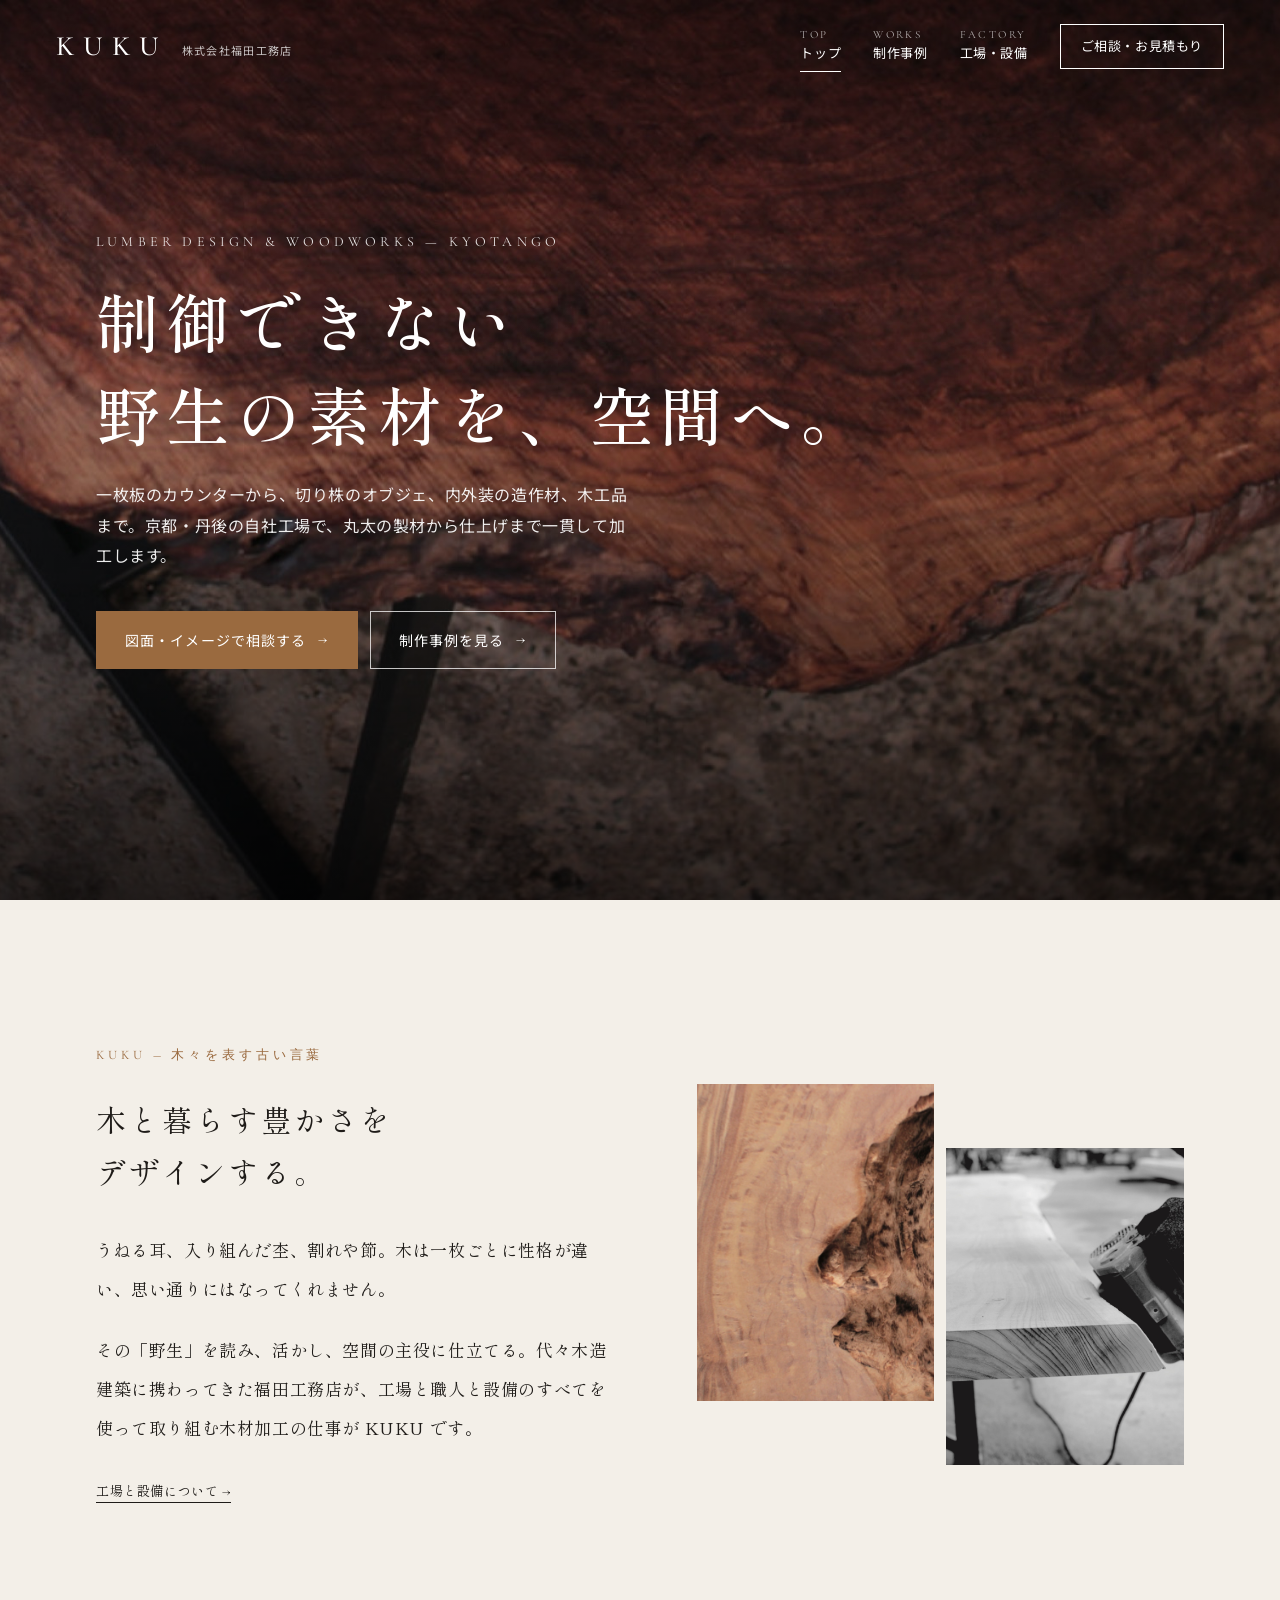
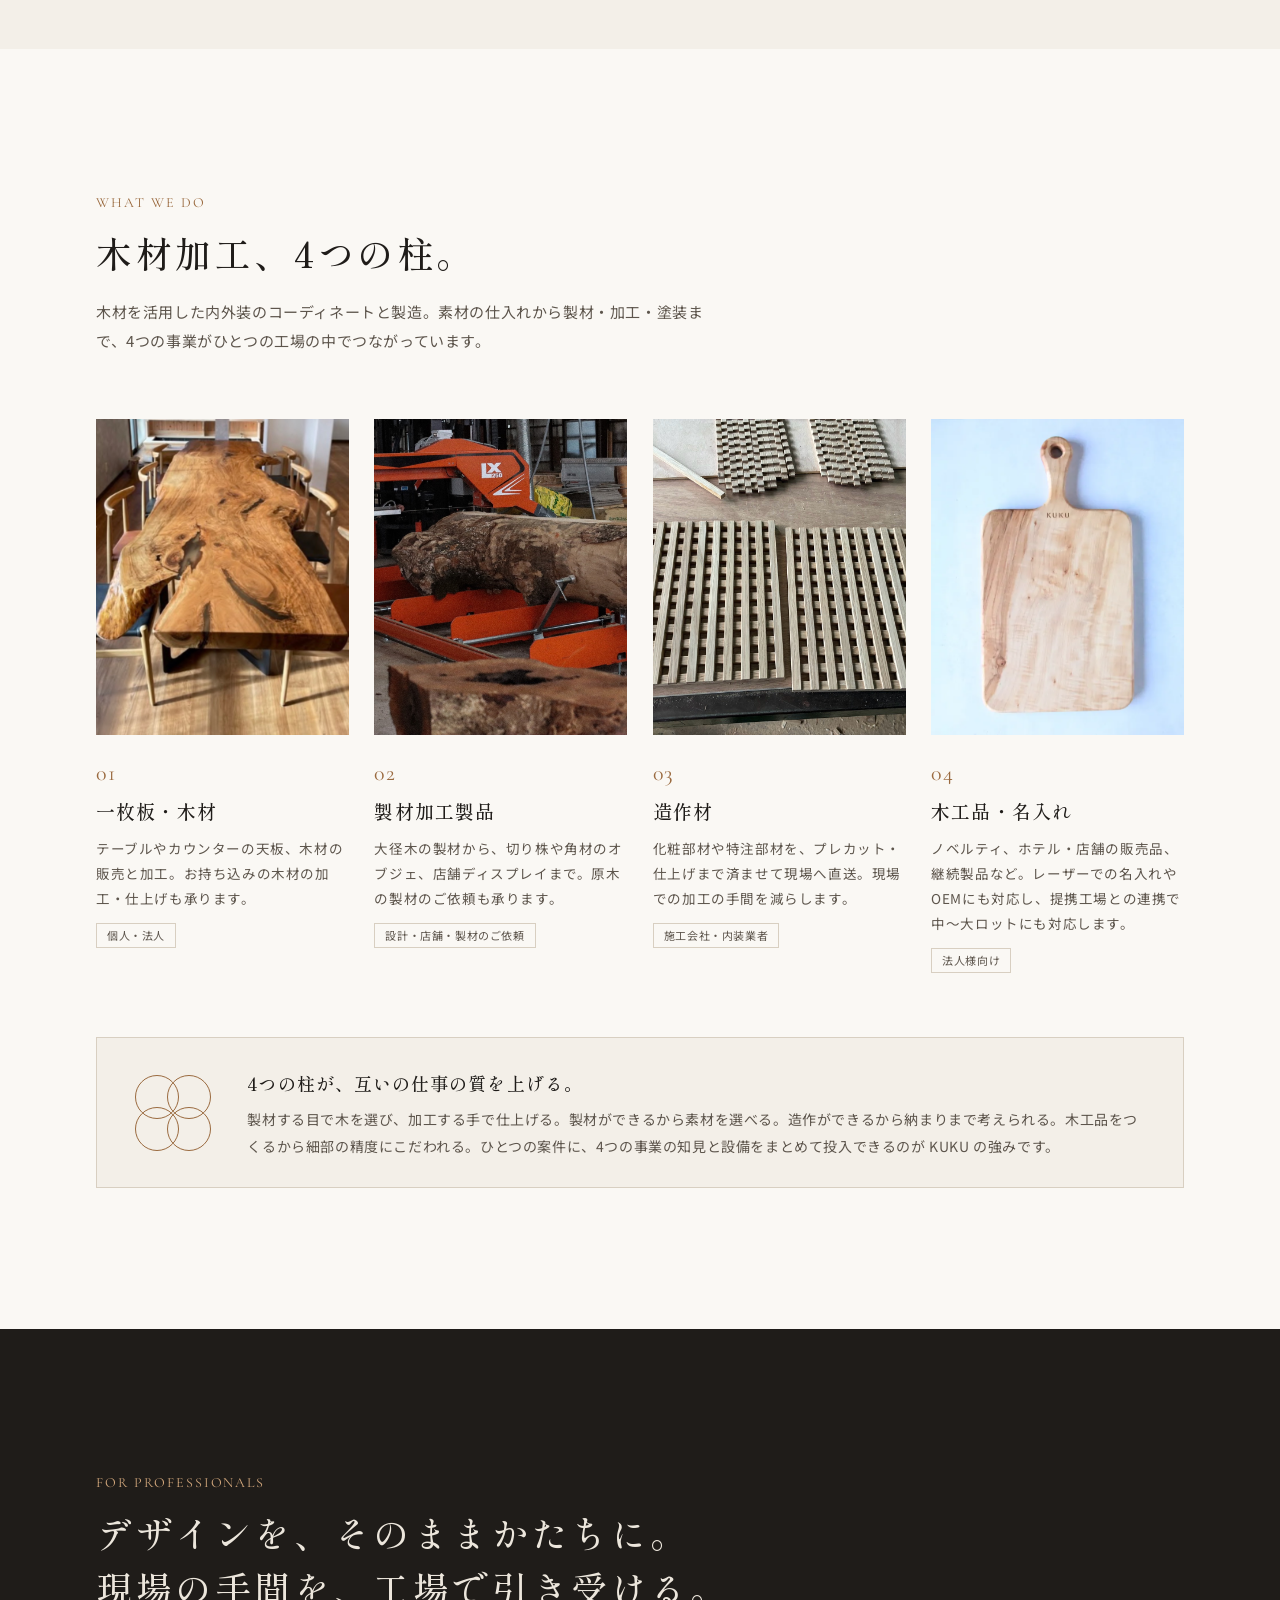
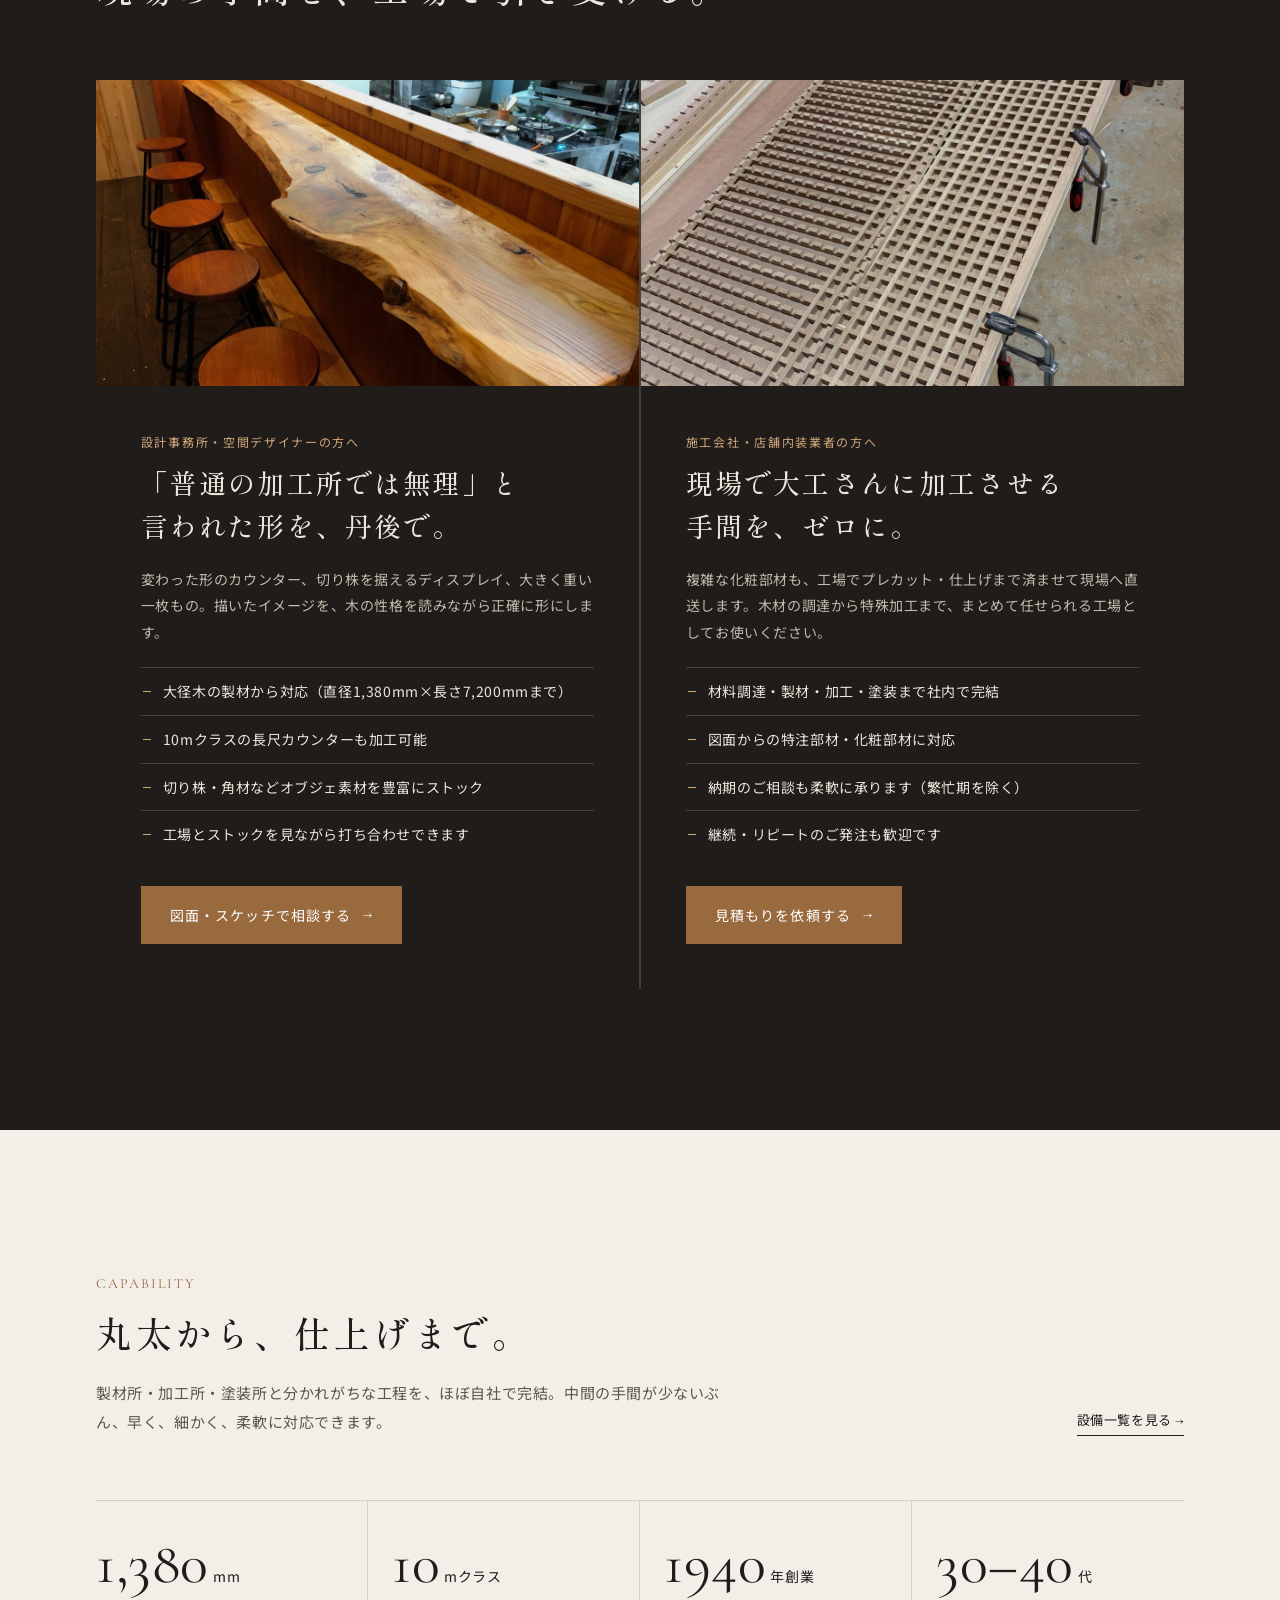
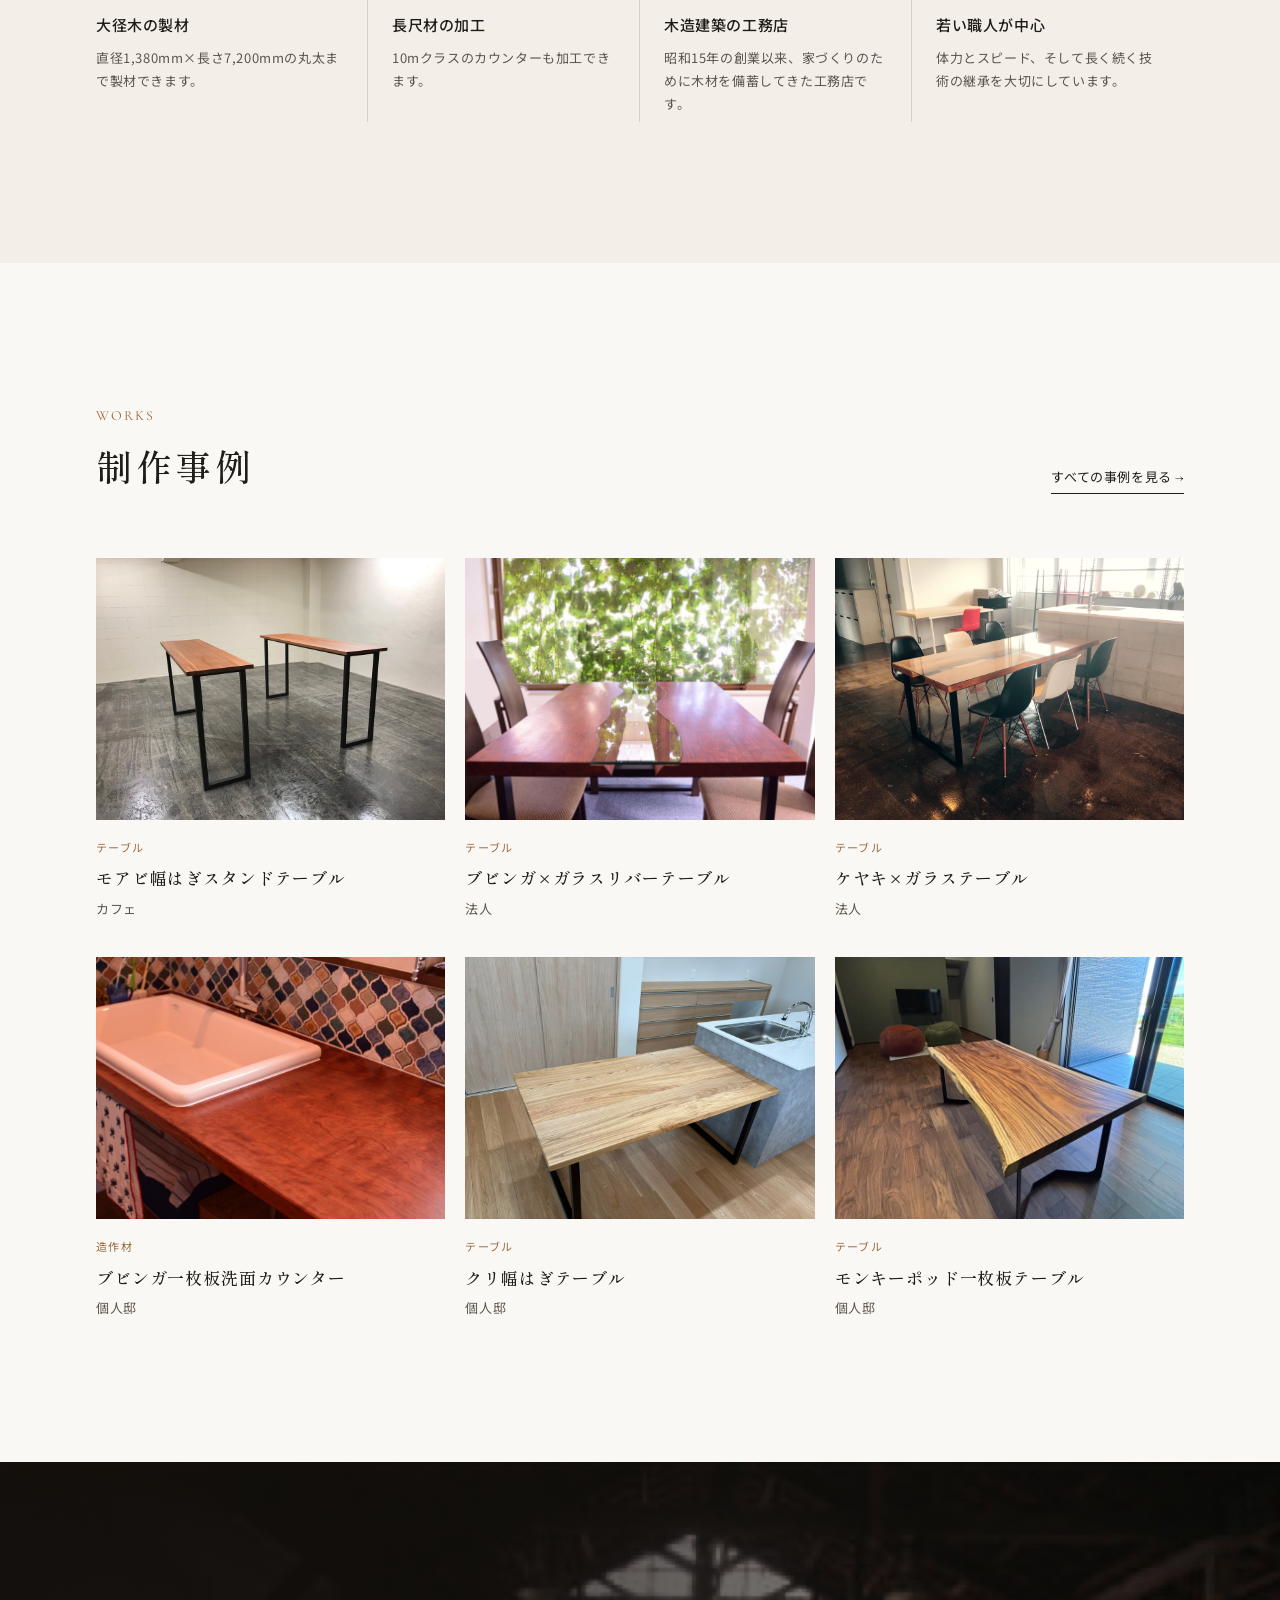
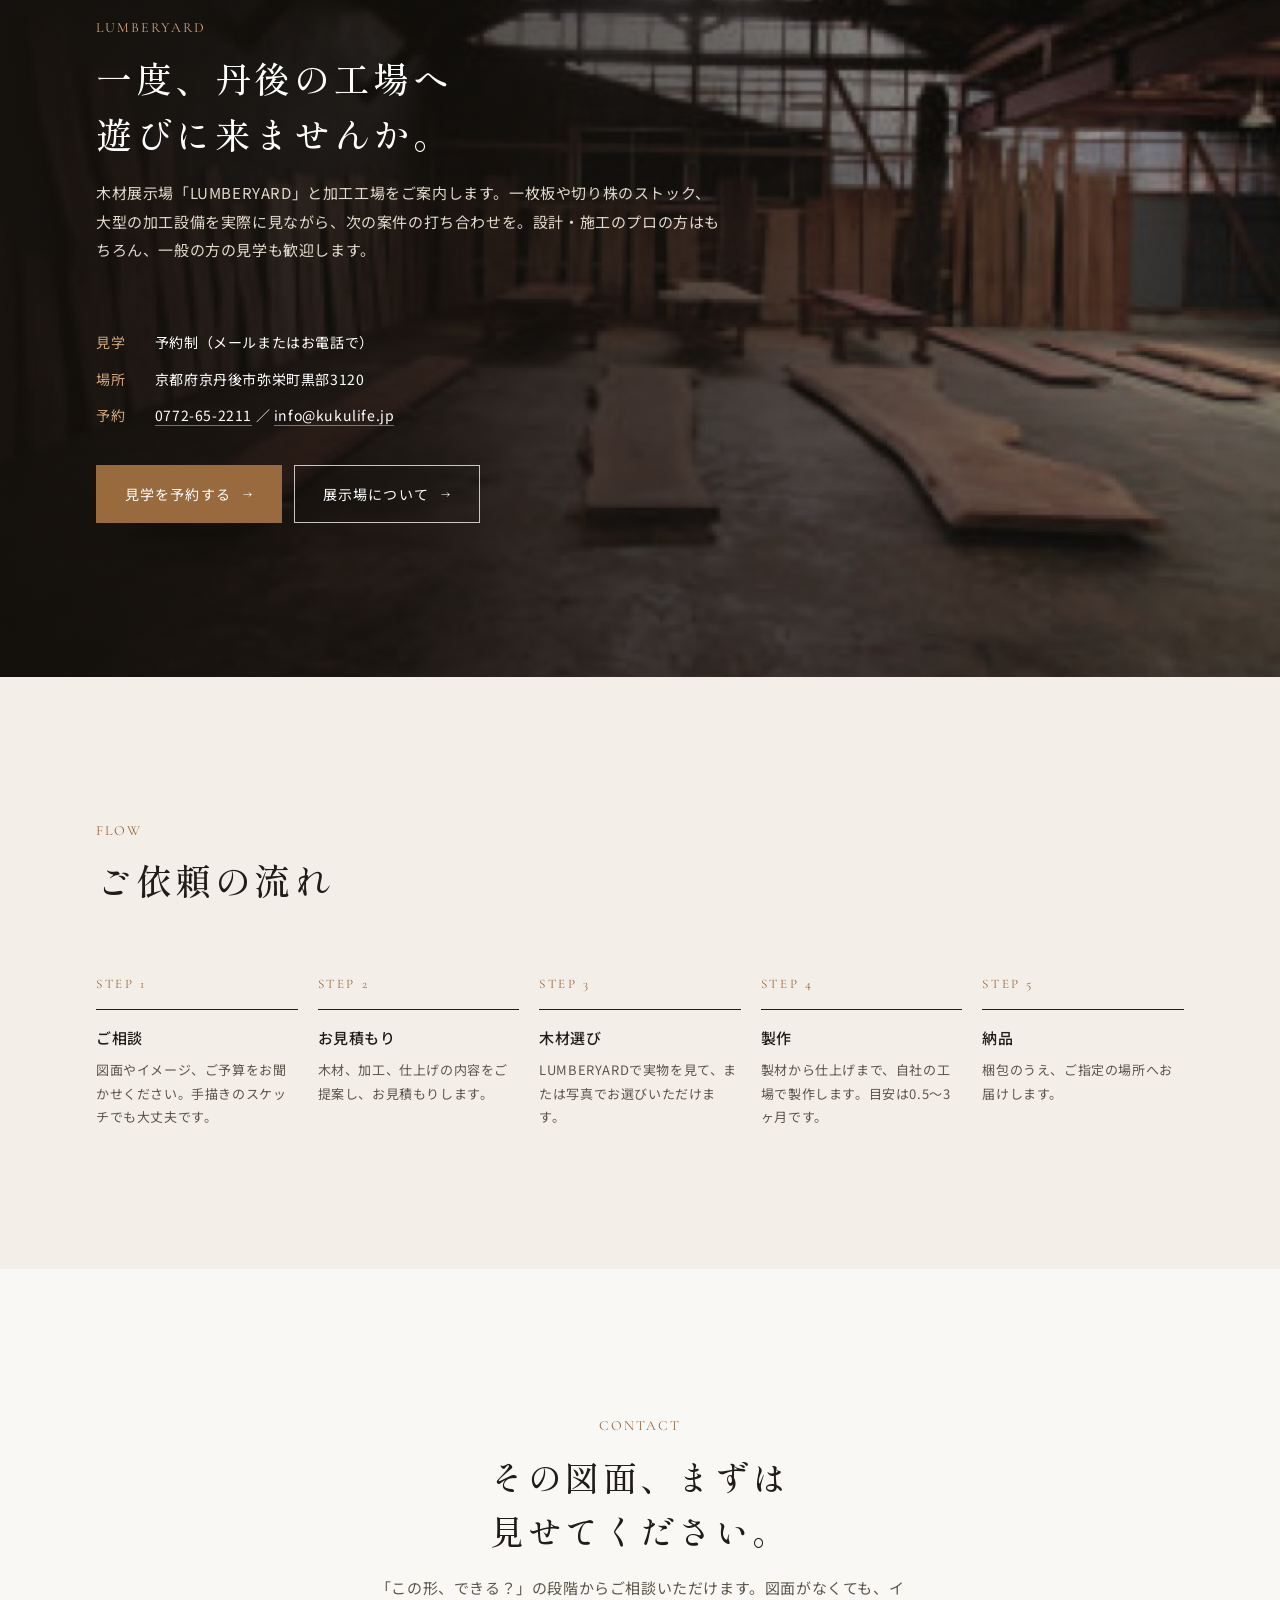
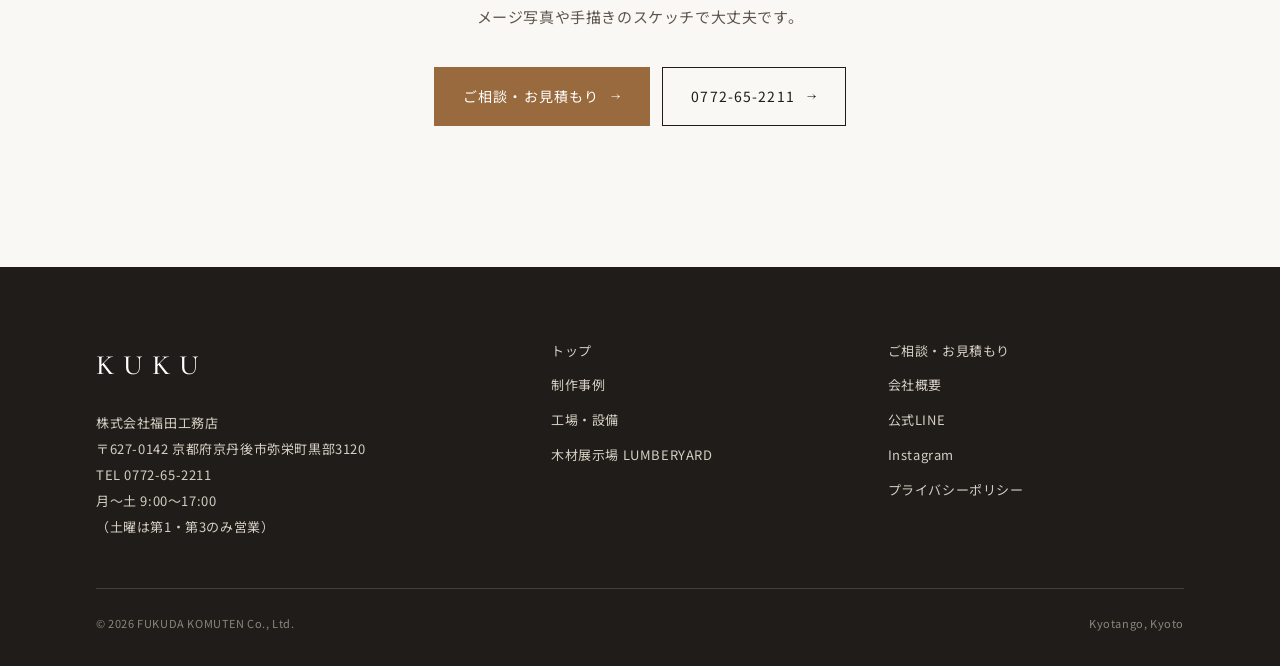
==== index.html @ 9c9f4acd "Works: add moabi stand table" ====
<!doctype html>
<html lang="ja">
<head>
<meta charset="utf-8">
<meta name="viewport" content="width=device-width, initial-scale=1">
<meta name="google-site-verification" content="yK9evF1PrizlU0exV4SZuWaXav_ktxPAgc_IwT6rnyY">
<title>KUKU｜木材加工・一枚板カウンター・造作材｜株式会社福田工務店（京都・京丹後）</title>
<meta name="description" content="京都・京丹後のKUKU（株式会社福田工務店）。一枚板・天板の加工、大径木の製材とオブジェ、内外装の造作材、木工品の企画製造まで。丸太の製材から仕上げまで自社工場で一貫対応します。">
<link rel="preconnect" href="https://fonts.googleapis.com">
<link rel="preconnect" href="https://fonts.gstatic.com" crossorigin>
<link href="https://fonts.googleapis.com/css2?family=Cormorant+Garamond:wght@400;500&family=Noto+Sans+JP:wght@400;500&family=Shippori+Mincho:wght@500&display=swap" rel="stylesheet">
<link rel="stylesheet" href="assets/style.css?v=7">
</head>
<body>

<header class="site-header" id="header">
  <a class="logo" href="index.html"><b>KUKU</b><small>株式会社福田工務店</small></a>
  <button class="menu-toggle" id="menuToggle" aria-label="メニュー" aria-expanded="false"><i></i><i></i><i></i></button>
  <nav class="gnav" id="gnav">
    <a href="index.html" aria-current="page"><span>TOP</span>トップ</a>
    <a href="works.html"><span>WORKS</span>制作事例</a>
    <a href="factory.html"><span>FACTORY</span>工場・設備</a>
    <a class="btn-contact" href="contact.html">ご相談・お見積もり</a>
  </nav>
</header>

<main>
  <section class="hero" style="background-image:url('img/burl2.jpg')">
    <div class="hero-inner">
      <p class="kicker">LUMBER DESIGN &amp; WOODWORKS — KYOTANGO</p>
      <h1>制御できない<br>野生の素材を、空間へ。</h1>
      <p class="sub">一枚板のカウンターから、切り株のオブジェ、内外装の造作材、木工品まで。京都・丹後の自社工場で、丸太の製材から仕上げまで一貫して加工します。</p>
      <div class="hero-cta">
        <a class="btn btn-primary" href="contact.html">図面・イメージで相談する</a>
        <a class="btn btn-ghost" href="works.html">制作事例を見る</a>
      </div>
    </div>
  </section>

  <!-- CONCEPT -->
  <section class="concept">
    <div class="wrap grid">
      <div class="concept-text reveal">
        <span class="mark">KUKU ― 木々を表す古い言葉</span>
        <p class="lead">木と暮らす豊かさを<br>デザインする。</p>
        <p>うねる耳、入り組んだ杢、割れや節。木は一枚ごとに性格が違い、思い通りにはなってくれません。</p>
        <p>その「野生」を読み、活かし、空間の主役に仕立てる。代々木造建築に携わってきた福田工務店が、工場と職人と設備のすべてを使って取り組む木材加工の仕事が KUKU です。</p>
        <a class="more" href="factory.html">工場と設備について</a>
      </div>
      <div class="concept-photos reveal">
        <img src="img/burl.jpg" alt="コブのある一枚板の耳" loading="lazy">
        <img src="img/sanding.jpg" alt="一枚板の耳を研磨する職人の手元" loading="lazy">
      </div>
    </div>
  </section>

  <!-- 4 PILLARS -->
  <section class="pillars">
    <div class="wrap">
      <div class="sec-head reveal">
        <span class="en">WHAT WE DO</span>
        <h2>木材加工、4つの柱。</h2>
        <p>木材を活用した内外装のコーディネートと製造。素材の仕入れから製材・加工・塗装まで、4つの事業がひとつの工場の中でつながっています。</p>
      </div>
      <div class="pillar-list">
        <article class="pillar reveal">
          <img src="img/t-burl.jpg" alt="一枚板のダイニングテーブル" loading="lazy">
          <span class="no">01</span>
          <h3>一枚板・木材</h3>
          <p>テーブルやカウンターの天板、木材の販売と加工。お持ち込みの木材の加工・仕上げも承ります。</p>
          <span class="tag">個人・法人</span>
        </article>
        <article class="pillar reveal">
          <img src="img/p-log.jpg" alt="製材機に載せた丸太" loading="lazy">
          <span class="no">02</span>
          <h3>製材加工製品</h3>
          <p>大径木の製材から、切り株や角材のオブジェ、店舗ディスプレイまで。原木の製材のご依頼も承ります。</p>
          <span class="tag">設計・店舗・製材のご依頼</span>
        </article>
        <article class="pillar reveal">
          <img src="img/p-panel.jpg" alt="工場で製作した格子の壁面パネル" loading="lazy">
          <span class="no">03</span>
          <h3>造作材</h3>
          <p>化粧部材や特注部材を、プレカット・仕上げまで済ませて現場へ直送。現場での加工の手間を減らします。</p>
          <span class="tag">施工会社・内装業者</span>
        </article>
        <article class="pillar reveal">
          <img src="img/cuttingboard.webp" alt="無垢材のカッティングボード" loading="lazy">
          <span class="no">04</span>
          <h3>木工品・名入れ</h3>
          <p>ノベルティ、ホテル・店舗の販売品、継続製品など。レーザーでの名入れやOEMにも対応し、提携工場との連携で中〜大ロットにも対応します。</p>
          <span class="tag">法人様向け</span>
        </article>
      </div>
      <div class="link-note reveal">
        <div class="ring" aria-hidden="true"><i></i><i></i><i></i><i></i></div>
        <div>
          <h3>4つの柱が、互いの仕事の質を上げる。</h3>
          <p>製材する目で木を選び、加工する手で仕上げる。製材ができるから素材を選べる。造作ができるから納まりまで考えられる。木工品をつくるから細部の精度にこだわれる。ひとつの案件に、4つの事業の知見と設備をまとめて投入できるのが KUKU の強みです。</p>
        </div>
      </div>
    </div>
  </section>

  <!-- FOR WHOM -->
  <section class="forwhom dark">
    <div class="wrap">
      <div class="sec-head reveal">
        <span class="en">FOR PROFESSIONALS</span>
        <h2>デザインを、そのままかたちに。<br>現場の手間を、工場で引き受ける。</h2>
      </div>
      <div class="cols reveal">
        <article class="who">
          <img src="img/w-counter-edge.jpg" alt="耳の形を活かした一枚板のカウンター" loading="lazy">
          <div class="body">
            <span class="for">設計事務所・空間デザイナーの方へ</span>
            <h3>「普通の加工所では無理」と<br>言われた形を、丹後で。</h3>
            <p>変わった形のカウンター、切り株を据えるディスプレイ、大きく重い一枚もの。描いたイメージを、木の性格を読みながら正確に形にします。</p>
            <ul>
              <li>大径木の製材から対応（直径1,380mm×長さ7,200mmまで）</li>
              <li>10mクラスの長尺カウンターも加工可能</li>
              <li>切り株・角材などオブジェ素材を豊富にストック</li>
              <li>工場とストックを見ながら打ち合わせできます</li>
            </ul>
            <a class="btn btn-primary" href="contact.html">図面・スケッチで相談する</a>
          </div>
        </article>
        <article class="who">
          <img src="img/p-lattice.jpg" alt="機械で溝を彫った格子状の化粧パネル" loading="lazy">
          <div class="body">
            <span class="for">施工会社・店舗内装業者の方へ</span>
            <h3>現場で大工さんに加工させる<br>手間を、ゼロに。</h3>
            <p>複雑な化粧部材も、工場でプレカット・仕上げまで済ませて現場へ直送します。木材の調達から特殊加工まで、まとめて任せられる工場としてお使いください。</p>
            <ul>
              <li>材料調達・製材・加工・塗装まで社内で完結</li>
              <li>図面からの特注部材・化粧部材に対応</li>
              <li>納期のご相談も柔軟に承ります（繁忙期を除く）</li>
              <li>継続・リピートのご発注も歓迎です</li>
            </ul>
            <a class="btn btn-primary" href="contact.html">見積もりを依頼する</a>
          </div>
        </article>
      </div>
    </div>
  </section>

  <!-- SPEC -->
  <section class="spec-sec">
    <div class="wrap">
      <div class="sec-head row reveal">
        <div>
          <span class="en">CAPABILITY</span>
          <h2>丸太から、仕上げまで。</h2>
          <p>製材所・加工所・塗装所と分かれがちな工程を、ほぼ自社で完結。中間の手間が少ないぶん、早く、細かく、柔軟に対応できます。</p>
        </div>
        <a class="more" href="factory.html">設備一覧を見る</a>
      </div>
      <div class="spec-list">
        <div class="spec reveal"><div class="num">1,380<small>mm</small></div><h3>大径木の製材</h3><p>直径1,380mm×長さ7,200mmの丸太まで製材できます。</p></div>
        <div class="spec reveal"><div class="num">10<small>mクラス</small></div><h3>長尺材の加工</h3><p>10mクラスのカウンターも加工できます。</p></div>
        <div class="spec reveal"><div class="num">1940<small>年創業</small></div><h3>木造建築の工務店</h3><p>昭和15年の創業以来、家づくりのために木材を備蓄してきた工務店です。</p></div>
        <div class="spec reveal"><div class="num">30–40<small>代</small></div><h3>若い職人が中心</h3><p>体力とスピード、そして長く続く技術の継承を大切にしています。</p></div>
      </div>
    </div>
  </section>

  <!-- WORKS PREVIEW -->
  <section class="works-sec" style="background:var(--paper)">
    <div class="wrap">
      <div class="sec-head row reveal">
        <div><span class="en">WORKS</span><h2>制作事例</h2></div>
        <a class="more" href="works.html">すべての事例を見る</a>
      </div>
      <div class="works-grid">
        <figure class="work reveal"><div class="ph"><img src="img/w-moabi-stand-table.jpg" alt="モアビ幅はぎスタンドテーブル（カフェ）" loading="lazy"></div><figcaption><span class="cat">テーブル</span><h3>モアビ幅はぎスタンドテーブル</h3><p class="place">カフェ</p></figcaption></figure>
        <figure class="work reveal"><div class="ph"><img src="img/w-bubinga-glass-river.jpg" alt="ブビンガ×ガラスリバーテーブル（法人）" loading="lazy"></div><figcaption><span class="cat">テーブル</span><h3>ブビンガ×ガラスリバーテーブル</h3><p class="place">法人</p></figcaption></figure>
        <figure class="work reveal"><div class="ph"><img src="img/w-keyaki-glass-table.jpg" alt="ケヤキ×ガラステーブル（法人）" loading="lazy"></div><figcaption><span class="cat">テーブル</span><h3>ケヤキ×ガラステーブル</h3><p class="place">法人</p></figcaption></figure>
        <figure class="work reveal"><div class="ph"><img src="img/w-bubinga-washstand.jpg" alt="ブビンガ一枚板洗面カウンター（個人邸）" loading="lazy"></div><figcaption><span class="cat">造作材</span><h3>ブビンガ一枚板洗面カウンター</h3><p class="place">個人邸</p></figcaption></figure>
        <figure class="work reveal"><div class="ph"><img src="img/w-kuri-table.jpg" alt="クリ幅はぎテーブル（個人邸）" loading="lazy"></div><figcaption><span class="cat">テーブル</span><h3>クリ幅はぎテーブル</h3><p class="place">個人邸</p></figcaption></figure>
        <figure class="work reveal"><div class="ph"><img src="img/w-monkeypod2.jpg" alt="モンキーポッド一枚板テーブル（個人邸）" style="object-position:center 65%" loading="lazy"></div><figcaption><span class="cat">テーブル</span><h3>モンキーポッド一枚板テーブル</h3><p class="place">個人邸</p></figcaption></figure>
      </div>
    </div>
  </section>

  <!-- LUMBERYARD -->
  <section class="band" id="yard">
    <div class="band-bg" style="background-image:url('img/yard2.jpg')" aria-hidden="true"></div>
    <div class="wrap">
      <div class="sec-head reveal">
        <span class="en">LUMBERYARD</span>
        <h2>一度、丹後の工場へ<br>遊びに来ませんか。</h2>
        <p>木材展示場「LUMBERYARD」と加工工場をご案内します。一枚板や切り株のストック、大型の加工設備を実際に見ながら、次の案件の打ち合わせを。設計・施工のプロの方はもちろん、一般の方の見学も歓迎します。</p>
      </div>
      <dl class="info reveal">
        <dt>見学</dt><dd>予約制（メールまたはお電話で）</dd>
        <dt>場所</dt><dd>京都府京丹後市弥栄町黒部3120</dd>
        <dt>予約</dt><dd><a href="tel:0772652211">0772-65-2211</a> ／ <a href="mailto:info@kukulife.jp">info@kukulife.jp</a></dd>
      </dl>
      <div class="hero-cta reveal">
        <a class="btn btn-primary" href="contact.html?type=visit">見学を予約する</a>
        <a class="btn btn-ghost" href="factory.html#yard">展示場について</a>
      </div>
    </div>
  </section>

  <!-- FLOW -->
  <section>
    <div class="wrap">
      <div class="sec-head reveal"><span class="en">FLOW</span><h2>ご依頼の流れ</h2></div>
      <ol class="flow-list reveal">
        <li><h3>ご相談</h3><p>図面やイメージ、ご予算をお聞かせください。手描きのスケッチでも大丈夫です。</p></li>
        <li><h3>お見積もり</h3><p>木材、加工、仕上げの内容をご提案し、お見積もりします。</p></li>
        <li><h3>木材選び</h3><p>LUMBERYARDで実物を見て、または写真でお選びいただけます。</p></li>
        <li><h3>製作</h3><p>製材から仕上げまで、自社の工場で製作します。目安は0.5〜3ヶ月です。</p></li>
        <li><h3>納品</h3><p>梱包のうえ、ご指定の場所へお届けします。</p></li>
      </ol>
    </div>
  </section>

  <!-- CTA -->
  <section class="cta" style="background:var(--paper)">
    <div class="wrap reveal">
      <span class="en">CONTACT</span>
      <h2>その図面、まずは<br>見せてください。</h2>
      <p>「この形、できる？」の段階からご相談いただけます。図面がなくても、イメージ写真や手描きのスケッチで大丈夫です。</p>
      <div class="hero-cta">
        <a class="btn btn-primary" href="contact.html">ご相談・お見積もり</a>
        <a class="btn btn-line" href="tel:0772652211">0772-65-2211</a>
      </div>
    </div>
  </section>
</main>

<footer class="site-footer">
  <div class="wrap">
    <div class="footer-grid">
      <div>
        <a class="logo" href="index.html"><b>KUKU</b></a>
        <address>株式会社福田工務店<br>〒627-0142 京都府京丹後市弥栄町黒部3120<br>TEL 0772-65-2211<br>月〜土 9:00〜17:00<br>（土曜は第1・第3のみ営業）</address>
      </div>
      <ul>
        <li><a href="index.html">トップ</a></li>
        <li><a href="works.html">制作事例</a></li>
        <li><a href="factory.html">工場・設備</a></li>
        <li><a href="factory.html#yard">木材展示場 LUMBERYARD</a></li>
      </ul>
      <ul>
        <li><a href="contact.html">ご相談・お見積もり</a></li>
        <li><a href="factory.html#company">会社概要</a></li>
        <li><a href="https://lin.ee/x8J4HGy" target="_blank" rel="noopener">公式LINE</a></li>
        <li><a href="https://www.instagram.com/kuku.life/" target="_blank" rel="noopener">Instagram</a></li>
        <li><a href="privacy.html">プライバシーポリシー</a></li>
      </ul>
    </div>
    <div class="copy"><span>© 2026 FUKUDA KOMUTEN Co., Ltd.</span><span>Kyotango, Kyoto</span></div>
  </div>
</footer>

<script src="assets/main.js?v=3"></script>
</body>
</html>
---- assets/style.css ----
/* KUKU renewal — draft v2 (加工中心) */
:root {
  --bg: #f3efe8;
  --paper: #faf8f4;
  --ink: #1f1c19;
  --ink-soft: #5d554c;
  --line: #d8cfc1;
  --line-dark: #45403a;
  --wood: #9a6a3f;
  --wood-light: #d2a77c;
  --serif: "Shippori Mincho", "Hiragino Mincho ProN", serif;
  --sans: "Noto Sans JP", "Hiragino Sans", sans-serif;
  --en: "Cormorant Garamond", serif;
  --max: 1200px;
  --gutter: clamp(16px, 5vw, 56px);
}

*, *::before, *::after { box-sizing: border-box; }
html { scroll-behavior: smooth; }
body {
  margin: 0; background: var(--bg); color: var(--ink);
  font-family: var(--sans); font-size: 15px; line-height: 1.9; letter-spacing: .04em;
  -webkit-font-smoothing: antialiased;
}
img { max-width: 100%; display: block; }
a { color: inherit; }
.wrap { max-width: var(--max); margin: 0 auto; padding: 0 var(--gutter); }
.en { font-family: var(--en); letter-spacing: .14em; }
.dark { background: var(--ink); color: #ece6dc; }

/* ---------- header ---------- */
.site-header {
  position: fixed; inset: 0 0 auto 0; z-index: 50;
  display: flex; align-items: center; justify-content: space-between;
  padding: 20px var(--gutter); color: #fff;
  transition: background .3s, color .3s, padding .3s;
}
.site-header.is-solid, .site-header.on-light { background: rgba(243,239,232,.96); color: var(--ink); padding-block: 12px; border-bottom: 1px solid var(--line); }
.logo { text-decoration: none; display: flex; align-items: baseline; gap: 14px; }
.logo b { font-family: var(--en); font-size: 28px; font-weight: 500; letter-spacing: .32em; }
.logo small { font-size: 11px; opacity: .75; letter-spacing: .12em; }
.gnav { display: flex; align-items: center; gap: 32px; }
.gnav a { text-decoration: none; font-size: 13px; position: relative; }
.gnav a span { display: block; font-family: var(--en); font-size: 11px; letter-spacing: .22em; opacity: .65; line-height: 1.2; }
.gnav a[aria-current="page"]::after { content: ""; position: absolute; left: 0; right: 0; bottom: -6px; height: 1px; background: currentColor; }
.gnav .btn-contact { border: 1px solid currentColor; padding: 9px 20px; }
.gnav .btn-contact::after { display: none; }
.menu-toggle { display: none; background: none; border: 0; color: inherit; width: 40px; height: 40px; cursor: pointer; padding: 0; }
.menu-toggle i { display: block; height: 1px; background: currentColor; margin: 7px 8px; transition: transform .3s, opacity .3s; }

/* ---------- hero ---------- */
.hero { position: relative; min-height: 100svh; display: grid; align-items: end; color: #fff; background: #1b1612 center / cover no-repeat; overflow: hidden; }
.hero::before { content: ""; position: absolute; inset: 0; background: linear-gradient(180deg, rgba(0,0,0,.45) 0%, rgba(0,0,0,.05) 35%, rgba(0,0,0,.72) 100%); }
.hero-inner { position: relative; width: 100%; max-width: var(--max); margin: 0 auto; padding: 0 var(--gutter) clamp(56px, 10vh, 110px); }
.hero .kicker { font-family: var(--en); font-size: 14px; letter-spacing: .3em; opacity: .85; margin: 0 0 18px; }
.hero h1 { font-family: var(--serif); font-weight: 500; font-size: clamp(30px, 5.4vw, 64px); line-height: 1.45; letter-spacing: .1em; margin: 0 0 20px; }
.hero .sub { font-size: clamp(14px, 1.4vw, 16px); max-width: 34em; opacity: .92; margin: 0 0 40px; }
.hero-cta { display: flex; flex-wrap: wrap; gap: 12px; }

.page-hero { padding: clamp(130px, 18vw, 200px) 0 clamp(40px, 6vw, 72px); border-bottom: 1px solid var(--line); }
.page-hero .en { color: var(--wood); font-size: 15px; display: block; margin-bottom: 8px; }
.page-hero h1 { font-family: var(--serif); font-weight: 500; font-size: clamp(28px, 4vw, 44px); letter-spacing: .1em; line-height: 1.5; margin: 0; }
.page-hero p { color: var(--ink-soft); max-width: 40em; margin: 20px 0 0; }

/* ---------- buttons ---------- */
.btn { display: inline-flex; align-items: center; gap: 12px; padding: 15px 28px; text-decoration: none; font-size: 14px; letter-spacing: .08em; border: 1px solid transparent; transition: background .2s, color .2s, border-color .2s; cursor: pointer; font-family: inherit; }
.btn::after { content: "→"; font-family: var(--en); }
.btn-primary { background: var(--wood); color: #fff; }
.btn-primary:hover { background: #7f5631; }
.btn-ghost { border-color: rgba(255,255,255,.75); color: #fff; }
.btn-ghost:hover { background: rgba(255,255,255,.12); }
.btn-line { border-color: var(--ink); color: var(--ink); background: transparent; }
.btn-line:hover { background: var(--ink); color: var(--paper); }
.more { font-size: 13px; text-decoration: none; border-bottom: 1px solid currentColor; padding-bottom: 2px; white-space: nowrap; }
.more::after { content: " →"; font-family: var(--en); }

/* ---------- sections ---------- */
section { padding: clamp(80px, 11vw, 150px) 0; }
.sec-head { margin-bottom: clamp(40px, 5vw, 64px); }
.sec-head .en { display: block; color: var(--wood); font-size: 14px; margin-bottom: 8px; }
.dark .sec-head .en { color: var(--wood-light); }
.sec-head h2 { font-family: var(--serif); font-weight: 500; font-size: clamp(24px, 3.3vw, 36px); line-height: 1.55; letter-spacing: .1em; margin: 0; }
.sec-head p { color: var(--ink-soft); margin: 18px 0 0; max-width: 42em; }
.dark .sec-head p { color: #b8aea1; }
.sec-head.row { display: flex; justify-content: space-between; align-items: end; gap: 24px; flex-wrap: wrap; }

/* ---------- concept ---------- */
.concept .grid { display: grid; grid-template-columns: 1.05fr 1fr; gap: clamp(36px, 7vw, 100px); align-items: center; }
.concept-text { font-family: var(--serif); font-size: clamp(15px, 1.4vw, 17px); line-height: 2.3; }
.concept-text .lead { font-size: clamp(22px, 2.6vw, 30px); line-height: 1.75; letter-spacing: .1em; margin: 0 0 32px; }
.concept-text p { margin: 0 0 1.3em; }
.concept-photos { display: grid; grid-template-columns: 1fr 1fr; gap: 12px; }
.concept-photos img { width: 100%; object-fit: cover; aspect-ratio: 3/4; }
.concept-photos img:last-child { margin-top: 64px; }
.mark { font-family: var(--en); font-size: 13px; color: var(--wood); letter-spacing: .3em; display: block; margin-bottom: 22px; }

/* ---------- pillars ---------- */
.pillars { background: var(--paper); }
.pillar-list { display: grid; grid-template-columns: repeat(4, 1fr); gap: clamp(16px, 2vw, 28px); }
.pillar img { aspect-ratio: 4/5; object-fit: cover; width: 100%; }
.pillar .no { font-family: var(--en); color: var(--wood); font-size: 22px; margin: 18px 0 2px; display: block; }
.pillar h3 { font-family: var(--serif); font-weight: 500; font-size: 19px; letter-spacing: .06em; margin: 0 0 10px; line-height: 1.5; }
.pillar p { font-size: 13.5px; color: var(--ink-soft); margin: 0; line-height: 1.85; }
.pillar .tag { display: inline-block; margin-top: 12px; font-size: 11px; border: 1px solid var(--line); padding: 1px 10px; color: var(--ink-soft); }
.link-note { margin-top: clamp(40px, 5vw, 64px); padding: 28px clamp(20px, 3vw, 40px); border: 1px solid var(--line); display: grid; grid-template-columns: auto 1fr; gap: 28px; align-items: center; background: var(--bg); }
.link-note .ring { width: 84px; height: 76px; position: relative; }
.link-note .ring i { position: absolute; width: 44px; height: 44px; border: 1px solid var(--wood); border-radius: 50%; }
.link-note .ring i:nth-child(1) { left: 0; top: 0; } .link-note .ring i:nth-child(2) { left: 32px; top: 0; }
.link-note .ring i:nth-child(3) { left: 0; top: 32px; } .link-note .ring i:nth-child(4) { left: 32px; top: 32px; }
.link-note h3 { font-family: var(--serif); font-weight: 500; font-size: 18px; margin: 0 0 6px; letter-spacing: .06em; }
.link-note p { margin: 0; font-size: 14px; color: var(--ink-soft); }

/* ---------- for whom ---------- */
.forwhom .cols { display: grid; grid-template-columns: 1fr 1fr; gap: 2px; background: var(--line-dark); }
.who { background: var(--ink); display: flex; flex-direction: column; }
.who img { aspect-ratio: 16/9; object-fit: cover; width: 100%; opacity: .92; }
.who .body { padding: clamp(28px, 3.5vw, 48px); display: flex; flex-direction: column; flex: 1; }
.who .for { font-size: 12px; color: var(--wood-light); letter-spacing: .14em; }
.who h3 { font-family: var(--serif); font-weight: 500; font-size: clamp(21px, 2.3vw, 27px); line-height: 1.6; letter-spacing: .08em; margin: 8px 0 18px; }
.who p { color: #c4baad; font-size: 14px; margin: 0 0 22px; }
.who ul { list-style: none; margin: 0 0 28px; padding: 0; font-size: 14px; flex: 1; }
.who li { padding: 10px 0 10px 22px; border-top: 1px solid var(--line-dark); position: relative; }
.who li::before { content: ""; position: absolute; left: 2px; top: 23px; width: 8px; height: 1px; background: var(--wood-light); }
.who .btn { align-self: flex-start; }

/* ---------- capability numbers ---------- */
.spec-list { display: grid; grid-template-columns: repeat(4, 1fr); border-top: 1px solid var(--line); }
.spec { padding: 34px 24px 6px 0; border-right: 1px solid var(--line); }
.spec + .spec { padding-left: 24px; }
.spec:last-child { border-right: 0; }
.spec .num { font-family: var(--en); font-size: clamp(38px, 4.6vw, 58px); line-height: 1; }
.spec .num small { font-family: var(--sans); font-size: 14px; margin-left: 4px; }
.spec h3 { font-size: 15px; font-weight: 500; margin: 18px 0 6px; }
.spec p { font-size: 13px; color: var(--ink-soft); margin: 0; line-height: 1.8; }

/* ---------- works grid ---------- */
.works-grid { display: grid; grid-template-columns: repeat(3, 1fr); gap: 36px clamp(12px, 1.6vw, 20px); }
.work { margin: 0; }
.work .ph { overflow: hidden; background: #d9d0c3; }
.work img { width: 100%; aspect-ratio: 4/3; object-fit: cover; transition: transform .6s; }
.work:hover img { transform: scale(1.04); }
.work figcaption { padding-top: 12px; }
.work .cat { font-size: 11px; color: var(--wood); letter-spacing: .12em; }
.work h3 { font-family: var(--serif); font-weight: 500; font-size: 17px; margin: 2px 0 2px; letter-spacing: .05em; }
.work p { margin: 0; font-size: 13px; color: var(--ink-soft); }
.placeholder { aspect-ratio: 4/3; display: grid; place-items: center; text-align: center; background: repeating-linear-gradient(45deg, #e6ded2 0 12px, #ece5da 12px 24px); color: var(--ink-soft); font-size: 12px; padding: 16px; }
.filter { display: flex; flex-wrap: wrap; gap: 8px; margin-bottom: 36px; }
.filter button { font: inherit; font-size: 13px; padding: 8px 18px; background: transparent; border: 1px solid var(--line); cursor: pointer; color: var(--ink); }
.filter button[aria-pressed="true"] { background: var(--ink); color: #fff; border-color: var(--ink); }
.work[hidden] { display: none; }

/* ---------- band ---------- */
.band { position: relative; color: #fff; padding: 0; }
.band-bg { position: absolute; inset: 0; background: center / cover no-repeat; }
.band-bg::after { content: ""; position: absolute; inset: 0; background: linear-gradient(90deg, rgba(20,16,12,.9) 0%, rgba(20,16,12,.65) 55%, rgba(20,16,12,.3) 100%); }
.band .wrap { position: relative; padding-block: clamp(90px, 12vw, 160px); }
.band .sec-head .en { color: var(--wood-light); }
.band .sec-head p { color: #e2d9cc; }
.info { display: grid; grid-template-columns: auto 1fr; gap: 10px 28px; margin: 0 0 36px; max-width: 600px; font-size: 14px; }
.info dt { color: var(--wood-light); letter-spacing: .1em; }
.info dd { margin: 0; }
.info a { text-decoration: none; border-bottom: 1px solid rgba(255,255,255,.4); }

/* ---------- flow ---------- */
.flow-list { list-style: none; margin: 0; padding: 0; display: grid; grid-template-columns: repeat(5, 1fr); gap: 0 20px; counter-reset: step; }
.flow-list li { counter-increment: step; }
.flow-list li::before { content: "STEP " counter(step); display: block; font-family: var(--en); color: var(--wood); font-size: 13px; letter-spacing: .2em; padding-bottom: 12px; margin-bottom: 14px; border-bottom: 1px solid var(--ink); }
.flow-list h3 { font-size: 15px; font-weight: 500; margin: 0 0 6px; }
.flow-list p { font-size: 13px; color: var(--ink-soft); margin: 0; line-height: 1.8; }

/* ---------- factory page ---------- */
.split { display: grid; grid-template-columns: 1fr 1fr; gap: clamp(32px, 6vw, 88px); align-items: center; }
.split.rev > :first-child { order: 2; }
.split img { width: 100%; aspect-ratio: 4/3; object-fit: cover; }
.split h2 { font-family: var(--serif); font-weight: 500; font-size: clamp(22px, 2.8vw, 30px); letter-spacing: .08em; line-height: 1.6; margin: 0 0 20px; }
.split p { margin: 0 0 1.2em; color: var(--ink-soft); }
.dark .split p { color: #c4baad; }
.photo-row { display: grid; grid-template-columns: repeat(3, 1fr); gap: 12px; margin-top: 12px; }
.photo-row img { aspect-ratio: 4/3; object-fit: cover; width: 100%; }
.eq-table { width: 100%; border-collapse: collapse; font-size: 14px; }
.eq-table th, .eq-table td { text-align: left; padding: 16px 12px 16px 0; border-top: 1px solid var(--line); vertical-align: top; }
.eq-table tr:last-child th, .eq-table tr:last-child td { border-bottom: 1px solid var(--line); }
.eq-table th { font-weight: 500; width: 34%; }
.eq-table td { color: var(--ink-soft); }
.chain { display: grid; grid-template-columns: repeat(6, 1fr); list-style: none; padding: 0; margin: 0; }
.chain li { text-align: center; padding: 22px 8px; border: 1px solid var(--line-dark); border-left: 0; font-size: 14px; }
.chain li:first-child { border-left: 1px solid var(--line-dark); }
.chain li small { display: block; font-family: var(--en); color: var(--wood-light); font-size: 12px; letter-spacing: .2em; }
.chain-note { color: #b8aea1; font-size: 13px; margin-top: 18px; }
.profile { display: grid; grid-template-columns: 160px 1fr; font-size: 14px; margin: 0; }
.profile dt, .profile dd { padding: 16px 0; border-top: 1px solid var(--line); margin: 0; }
.profile dt { color: var(--ink-soft); }

/* ---------- contact ---------- */
.contact-ways { display: grid; grid-template-columns: repeat(4, 1fr); gap: 16px; }
.line-card img { width: 120px; height: 120px; margin: 14px auto 0; }
@media (max-width: 1024px) { .contact-ways { grid-template-columns: 1fr 1fr; } }
@media (hover: none) and (max-width: 820px) { .line-card img { display: none; } }
.contact-ways a { display: block; text-decoration: none; background: var(--paper); border: 1px solid var(--line); padding: 28px 20px; text-align: center; transition: border-color .2s, background .2s; }
.contact-ways a:hover { border-color: var(--wood); background: #fff; }
.contact-ways .label { font-size: 12px; color: var(--wood); letter-spacing: .16em; }
.contact-ways .value { display: block; font-family: var(--serif); font-size: 21px; margin: 6px 0 2px; }
.contact-ways small { color: var(--ink-soft); font-size: 12px; }
.mail-guide { display: grid; grid-template-columns: 1fr 1fr; gap: 48px; align-items: start; max-width: 960px; }
.mail-guide h3 { font-family: var(--serif); font-weight: 500; font-size: 18px; letter-spacing: .06em; margin: 0 0 14px; }
.mail-guide ul { margin: 0 0 16px; padding-left: 1.2em; color: var(--ink-soft); }
.mail-guide li { margin: 4px 0; }
.mail-btns { display: grid; gap: 14px; }
.mail-btns .btn { text-align: center; justify-content: center; }
@media (max-width: 760px) { .mail-guide { grid-template-columns: 1fr; gap: 28px; } }
.note { font-size: 12px; color: var(--ink-soft); }

/* ---------- cta ---------- */
.cta { text-align: center; }
.cta h2 { font-family: var(--serif); font-weight: 500; font-size: clamp(22px, 3vw, 34px); letter-spacing: .1em; line-height: 1.6; margin: 10px 0 16px; }
.cta p { color: var(--ink-soft); max-width: 36em; margin: 0 auto 36px; }
.cta .en { color: var(--wood); font-size: 14px; }
.cta .hero-cta { justify-content: center; }

/* ---------- footer ---------- */
.site-footer { background: var(--ink); color: #d6cec2; padding: 72px 0 32px; font-size: 13px; }
.footer-grid { display: grid; grid-template-columns: 1.4fr 1fr 1fr; gap: 40px; }
.site-footer .logo b { color: #fff; }
.site-footer address { font-style: normal; margin-top: 18px; line-height: 2; }
.site-footer ul { list-style: none; margin: 0; padding: 0; }
.site-footer li { margin-bottom: 10px; }
.site-footer a { text-decoration: none; }
.site-footer a:hover { color: #fff; }
.copy { border-top: 1px solid var(--line-dark); margin-top: 48px; padding-top: 24px; font-size: 11px; color: #8d857a; display: flex; justify-content: space-between; flex-wrap: wrap; gap: 8px; }


.reveal { opacity: 0; transform: translateY(16px); transition: opacity .8s ease, transform .8s ease; }
.reveal.is-in { opacity: 1; transform: none; }
@media (prefers-reduced-motion: reduce) { .reveal { opacity: 1; transform: none; transition: none; } html { scroll-behavior: auto; } }

/* ---------- responsive ---------- */
@media (max-width: 1024px) {
  .menu-toggle { display: block; position: relative; z-index: 2; }
  .gnav { position: fixed; inset: 0; background: var(--bg); color: var(--ink); flex-direction: column; justify-content: center; gap: 24px; opacity: 0; pointer-events: none; transition: opacity .3s; }
  .gnav a { font-size: 16px; text-align: center; }
  .gnav a[aria-current="page"]::after { display: none; }
  body.nav-open { overflow: hidden; }
  body.nav-open .gnav { opacity: 1; pointer-events: auto; }
  body.nav-open .site-header { color: var(--ink); }
  body.nav-open .menu-toggle i:nth-child(1) { transform: translateY(8px) rotate(45deg); }
  body.nav-open .menu-toggle i:nth-child(2) { opacity: 0; }
  body.nav-open .menu-toggle i:nth-child(3) { transform: translateY(-8px) rotate(-45deg); }
  .pillar-list { grid-template-columns: 1fr 1fr; row-gap: 40px; }
  .spec-list { grid-template-columns: 1fr 1fr; }
  .spec:nth-child(2) { border-right: 0; }
  .spec:nth-child(3) { padding-left: 0; }
  .spec:nth-child(n+3) { border-top: 1px solid var(--line); }
  .flow-list { grid-template-columns: repeat(3, 1fr); row-gap: 36px; }
  .chain { grid-template-columns: repeat(3, 1fr); }
  .chain li:nth-child(4) { border-left: 1px solid var(--line-dark); }
  .chain li:nth-child(n+4) { border-top: 0; }
}
@media (max-width: 820px) {
  .concept .grid, .split, .forwhom .cols { grid-template-columns: 1fr; }
  .split.rev > :first-child { order: 0; }
  .works-grid { grid-template-columns: 1fr 1fr; }
  .contact-ways, .footer-grid { grid-template-columns: 1fr; }
  .link-note { grid-template-columns: 1fr; }
  .form .row2 { grid-template-columns: 1fr; }
  .profile { grid-template-columns: 110px 1fr; }
}
@media (max-width: 560px) {
  body { font-size: 14px; }
  .logo small { display: none; }
  .pillar-list { grid-template-columns: 1fr; }
  .spec-list { grid-template-columns: 1fr; }
  .spec, .spec + .spec { padding: 26px 0 8px; border-right: 0; border-top: 1px solid var(--line); }
  .flow-list { grid-template-columns: 1fr 1fr; }
  .works-grid { grid-template-columns: 1fr; }
  .hero-cta .btn { flex: 1 1 100%; justify-content: center; }
  .concept-photos img:last-child { margin-top: 32px; }
  .photo-row { grid-template-columns: 1fr 1fr; }
  .photo-row img:nth-child(3) { display: none; }
  .chain { grid-template-columns: 1fr 1fr; }
  .chain li, .chain li:first-child, .chain li:nth-child(4) { border: 1px solid var(--line-dark); border-top: 0; }
  .chain li:nth-child(-n+2) { border-top: 1px solid var(--line-dark); }
  .chain li:nth-child(even) { border-left: 0; }
}
.chain li .chain-sub { display: block; margin-top: 4px; font-size: 11px; color: #b8aea1; letter-spacing: .05em; }
.online-note { margin: 28px 0 0; text-align: center; }
.no-sales { margin: 20px 0 0; font-size: 13px; color: var(--ink-soft); text-align: center; }
.policy { max-width: 760px; }
.policy h2 { font-family: var(--serif); font-weight: 500; font-size: 20px; letter-spacing: .06em; margin: 44px 0 12px; }
.policy p, .policy li { color: var(--ink-soft); }
.policy ul { padding-left: 1.2em; }
.policy .date { margin-top: 48px; font-size: 13px; }
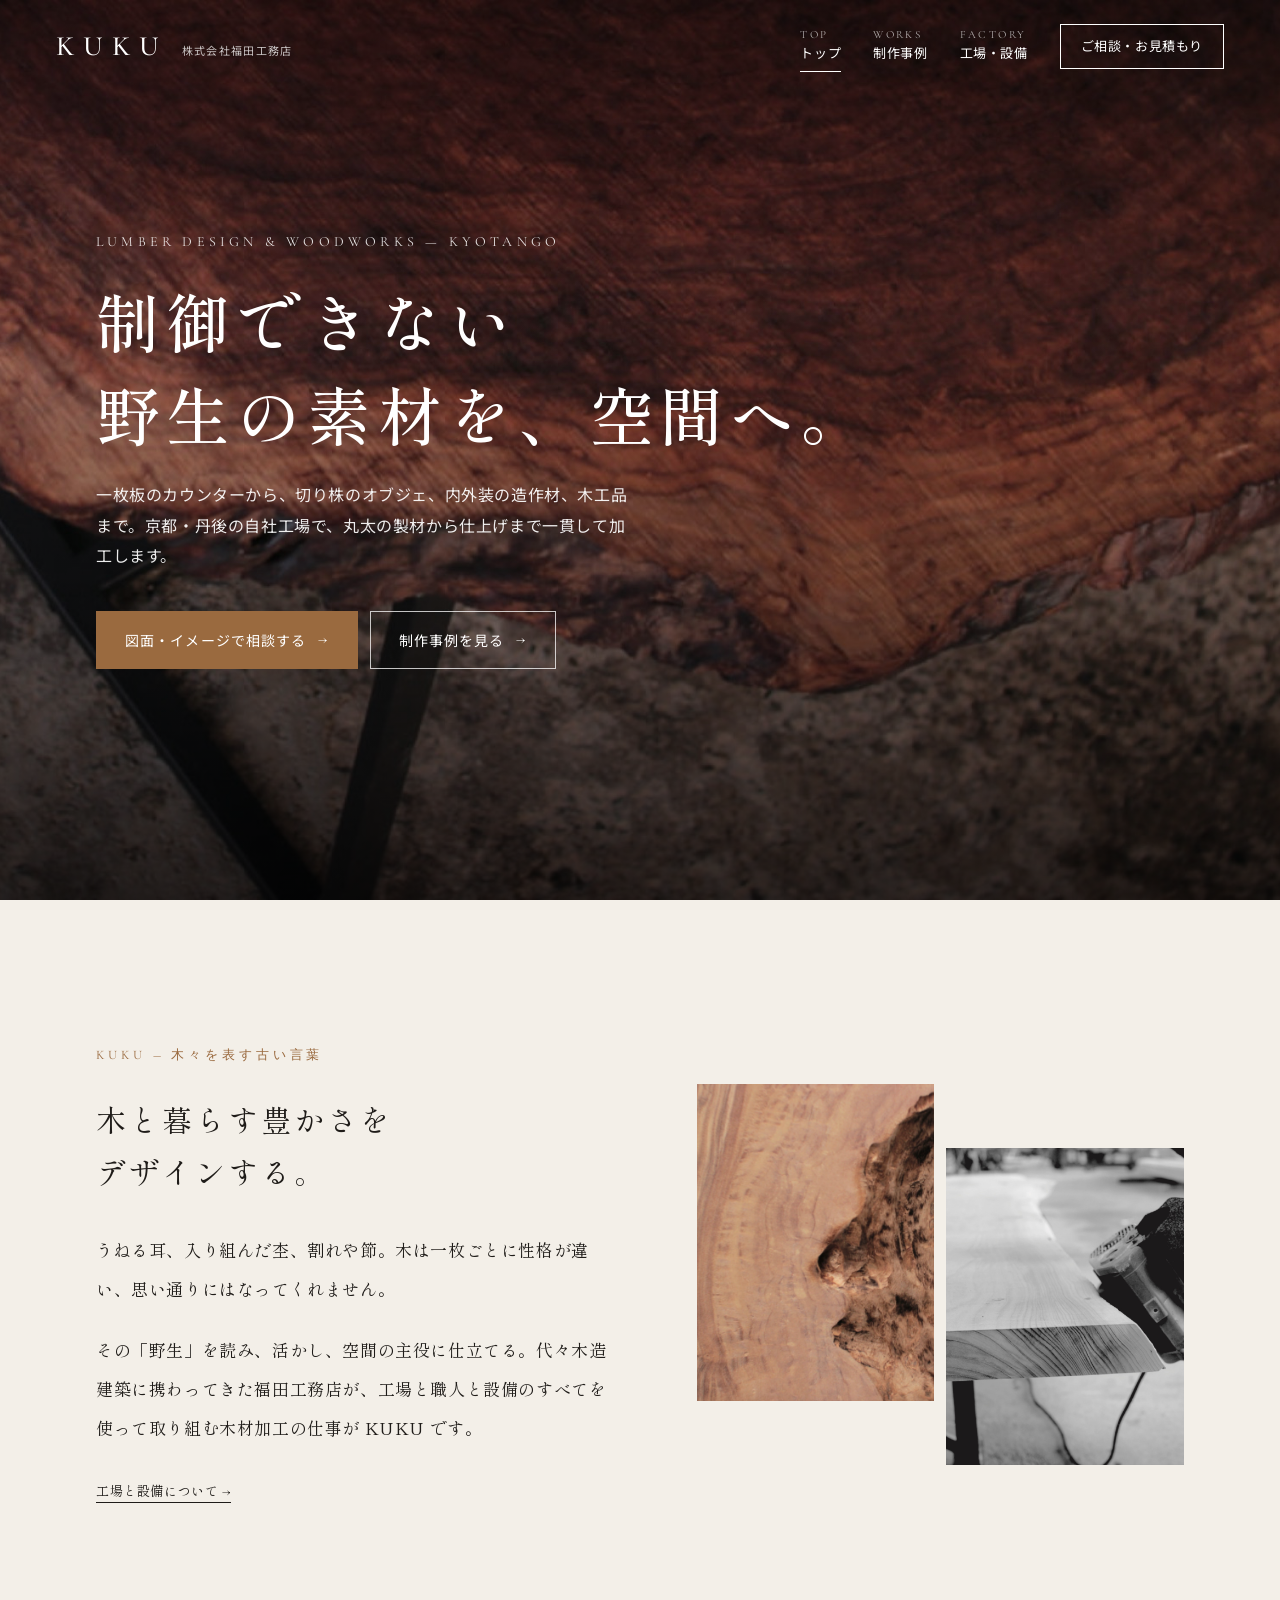
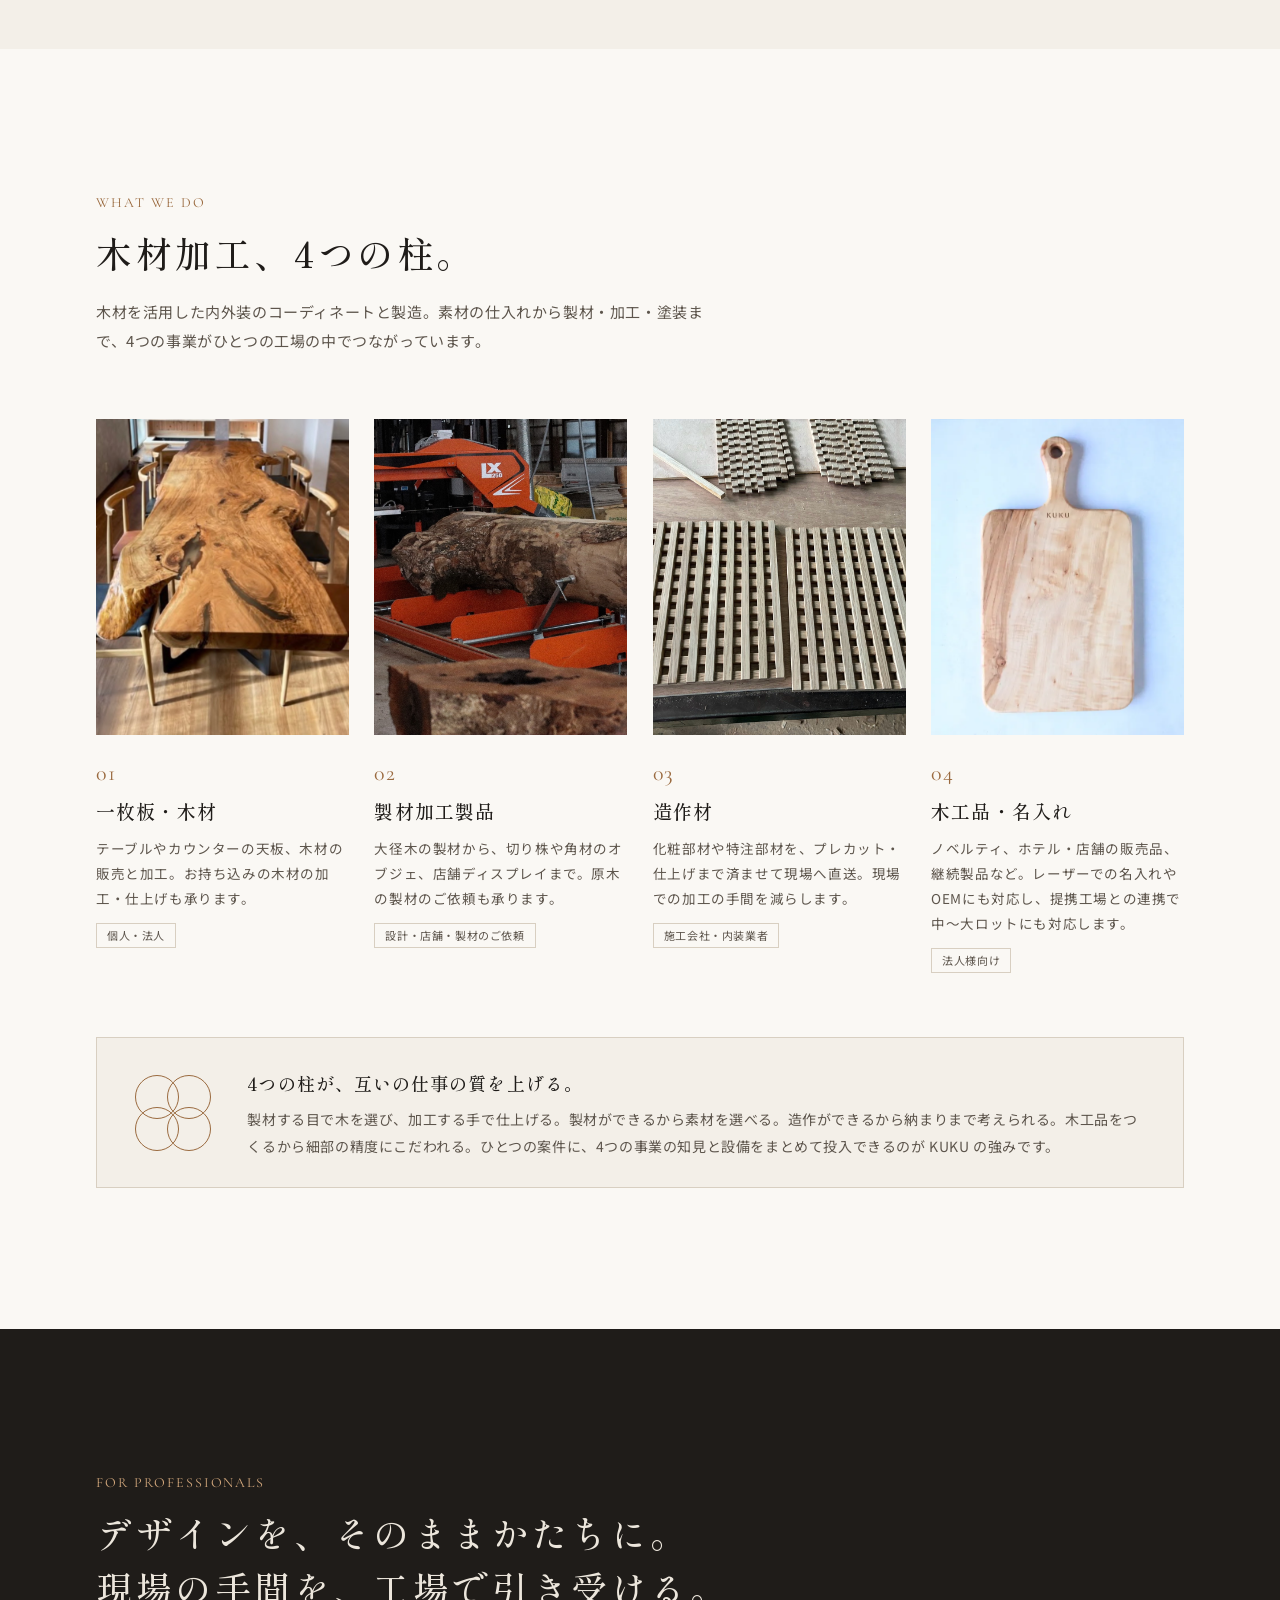
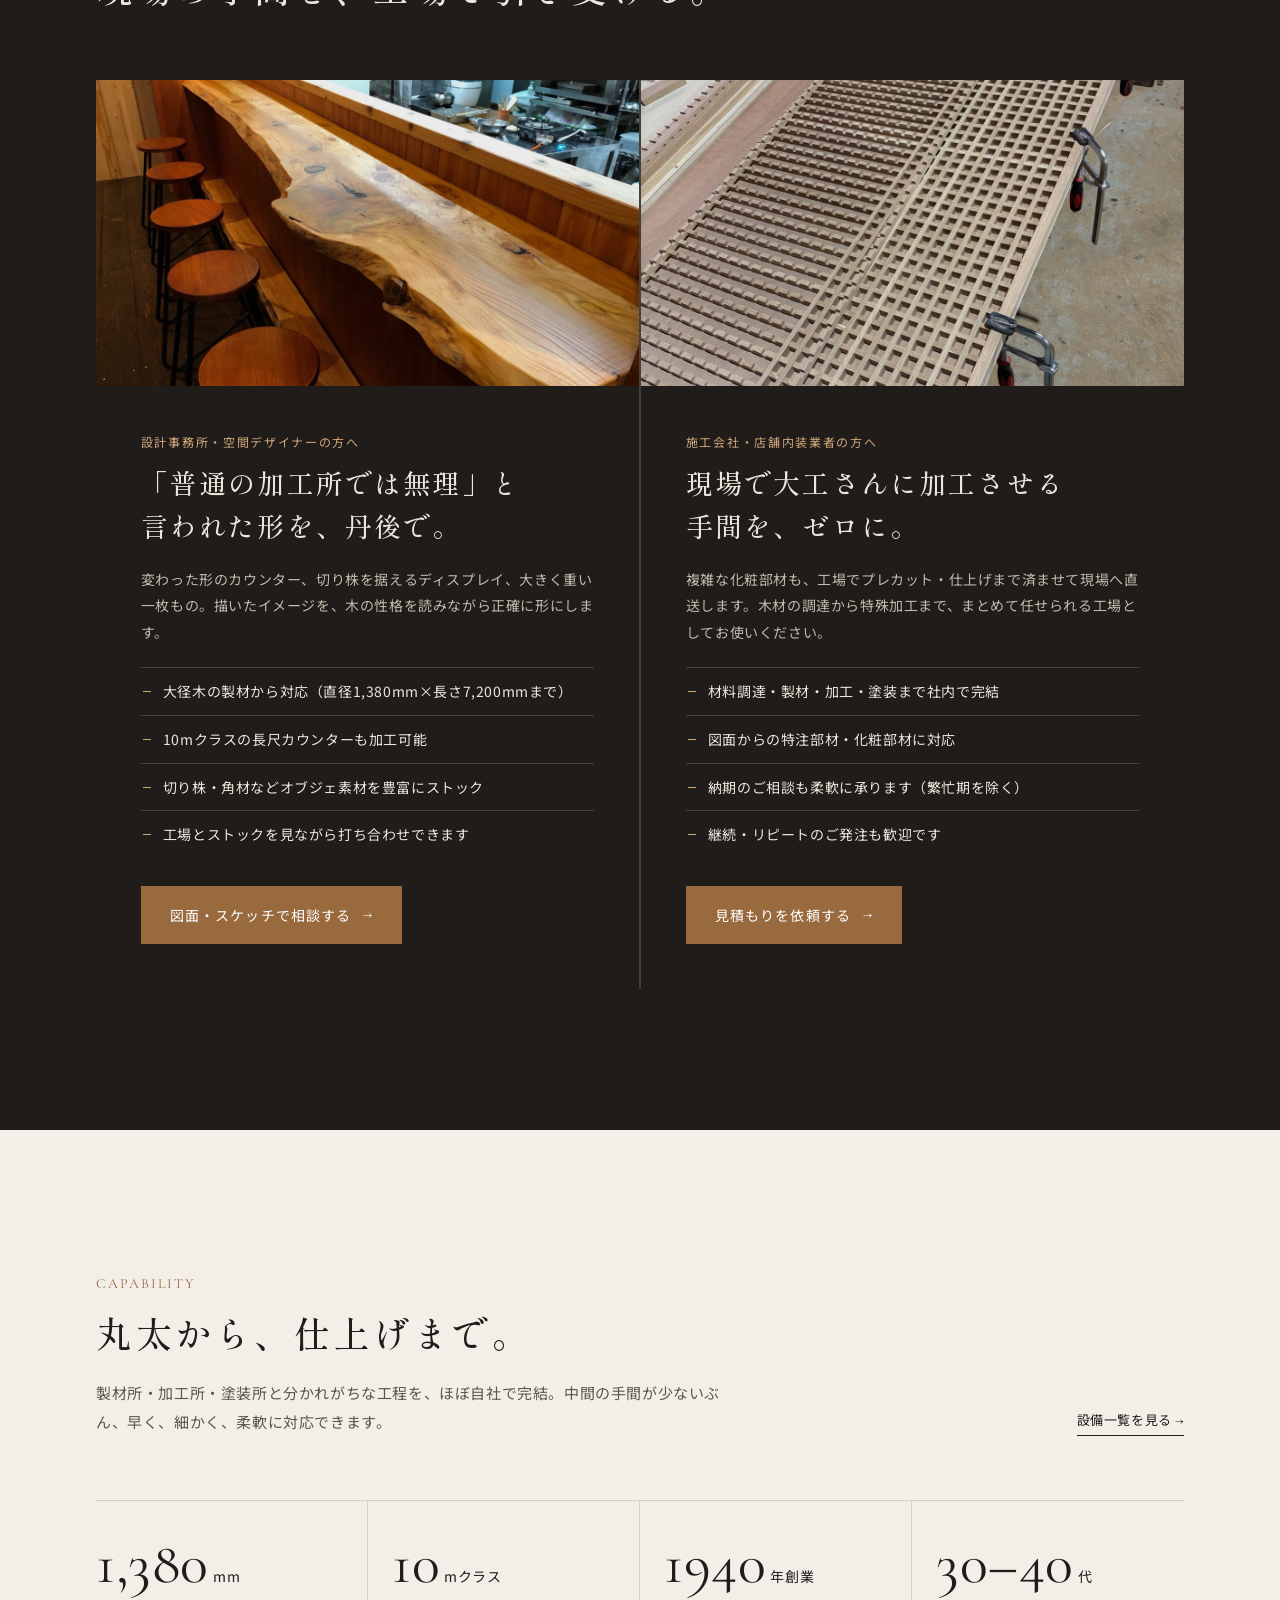
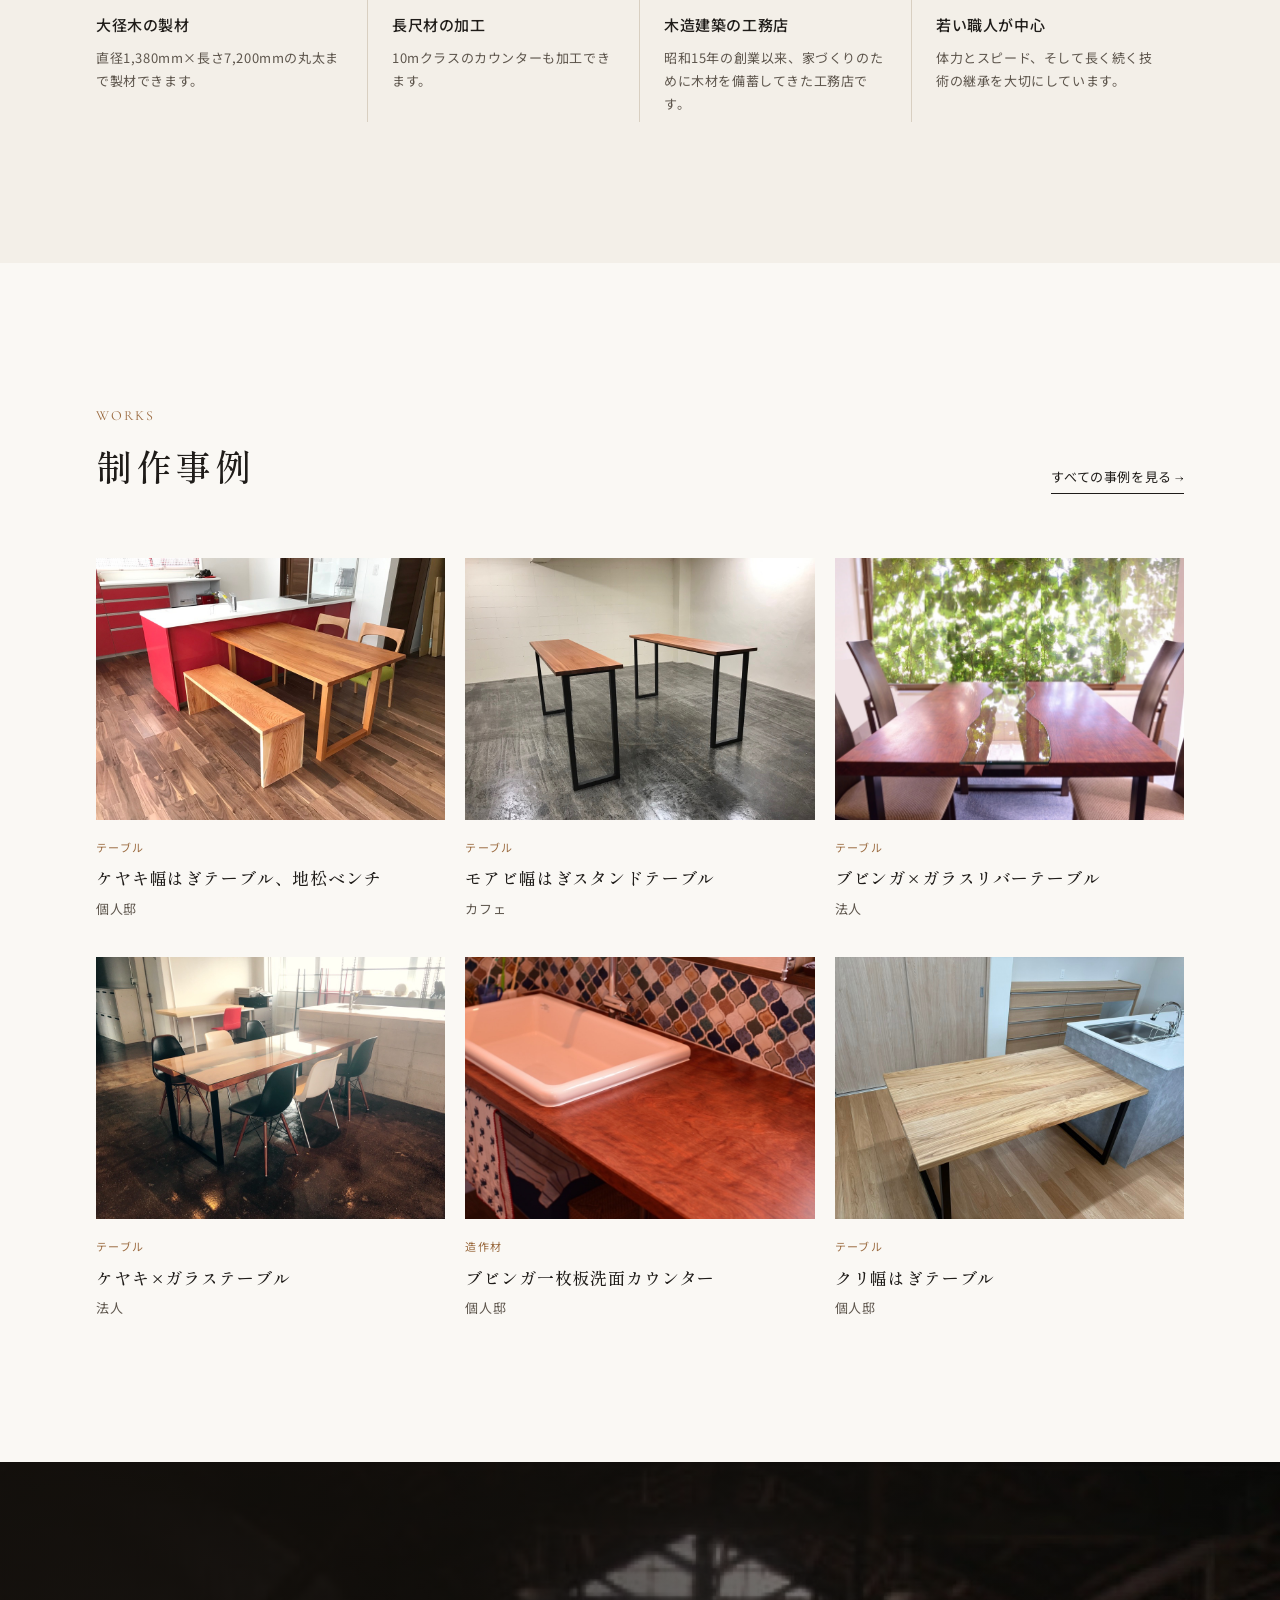
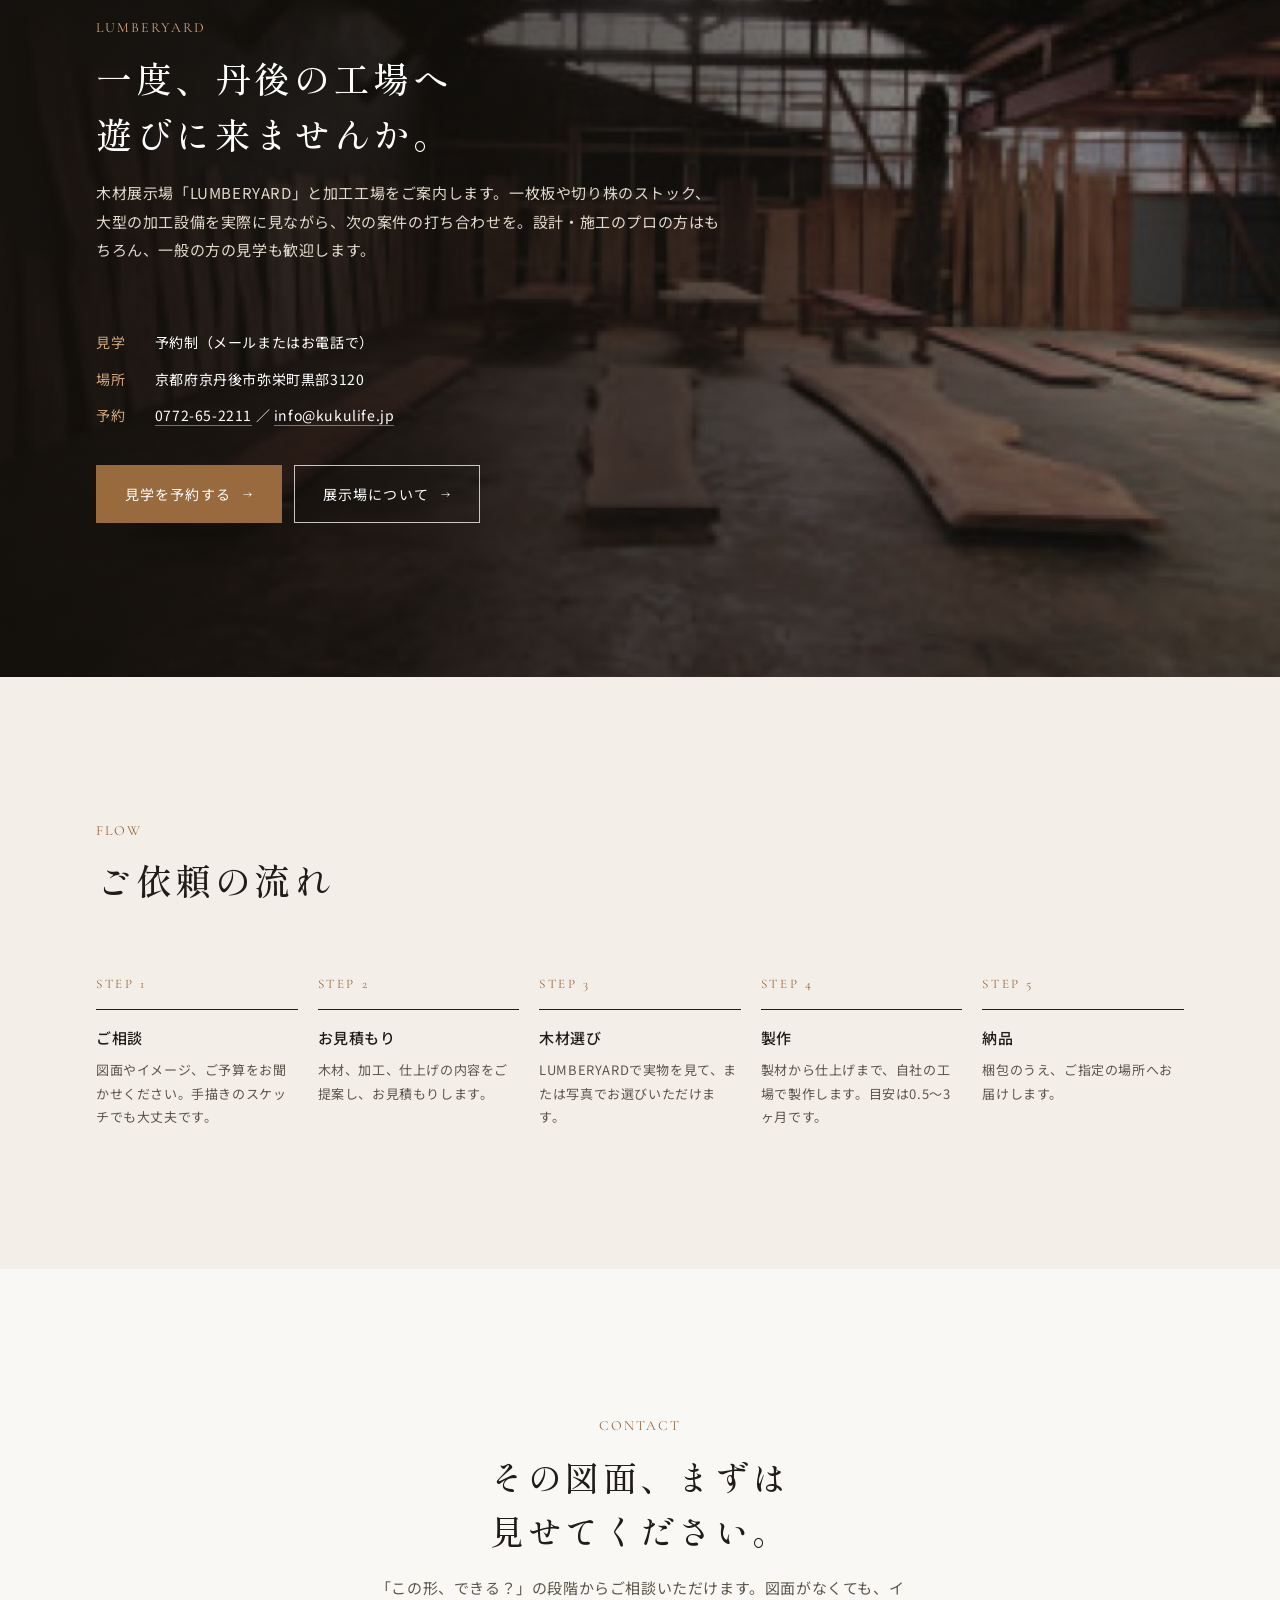
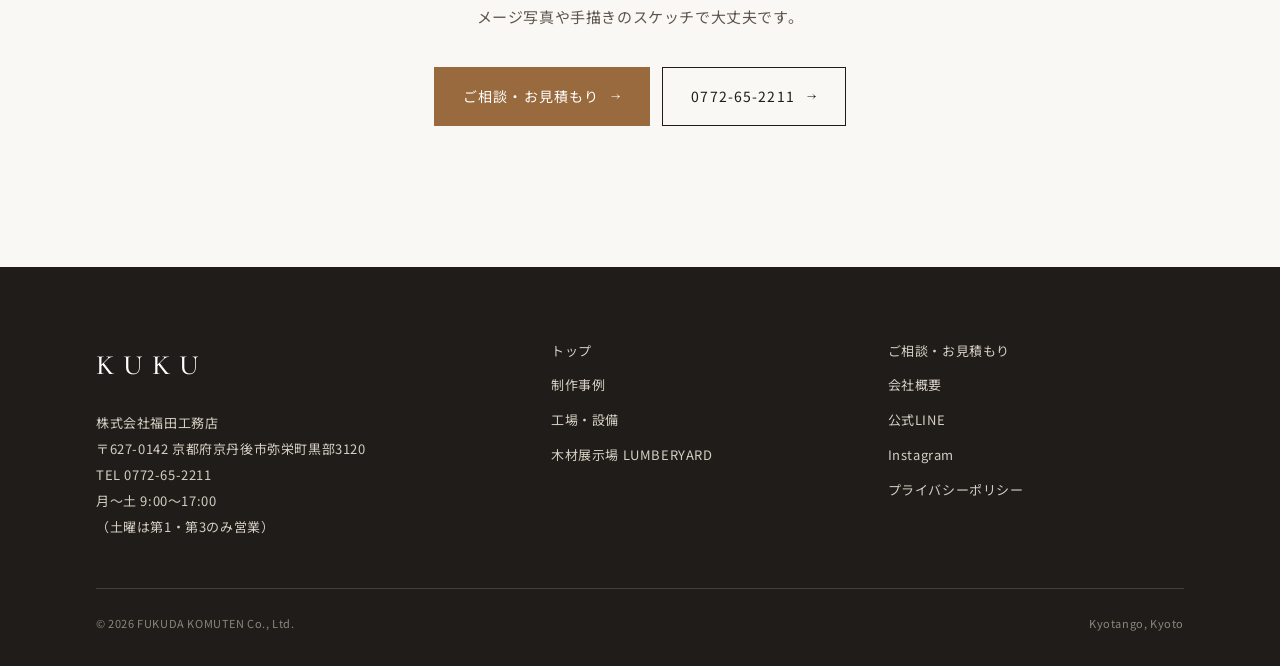
==== commit a1a1c0ba: "Works: add keyaki table and pine bench" ====
--- a/index.html
+++ b/index.html
@@ -172,12 +172,12 @@
         <a class="more" href="works.html">すべての事例を見る</a>
       </div>
       <div class="works-grid">
+        <figure class="work reveal"><div class="ph"><img src="img/w-keyaki-table-bench.jpg" alt="ケヤキ幅はぎテーブル、地松ベンチ（個人邸）" loading="lazy"></div><figcaption><span class="cat">テーブル</span><h3>ケヤキ幅はぎテーブル、地松ベンチ</h3><p class="place">個人邸</p></figcaption></figure>
         <figure class="work reveal"><div class="ph"><img src="img/w-moabi-stand-table.jpg" alt="モアビ幅はぎスタンドテーブル（カフェ）" loading="lazy"></div><figcaption><span class="cat">テーブル</span><h3>モアビ幅はぎスタンドテーブル</h3><p class="place">カフェ</p></figcaption></figure>
         <figure class="work reveal"><div class="ph"><img src="img/w-bubinga-glass-river.jpg" alt="ブビンガ×ガラスリバーテーブル（法人）" loading="lazy"></div><figcaption><span class="cat">テーブル</span><h3>ブビンガ×ガラスリバーテーブル</h3><p class="place">法人</p></figcaption></figure>
         <figure class="work reveal"><div class="ph"><img src="img/w-keyaki-glass-table.jpg" alt="ケヤキ×ガラステーブル（法人）" loading="lazy"></div><figcaption><span class="cat">テーブル</span><h3>ケヤキ×ガラステーブル</h3><p class="place">法人</p></figcaption></figure>
         <figure class="work reveal"><div class="ph"><img src="img/w-bubinga-washstand.jpg" alt="ブビンガ一枚板洗面カウンター（個人邸）" loading="lazy"></div><figcaption><span class="cat">造作材</span><h3>ブビンガ一枚板洗面カウンター</h3><p class="place">個人邸</p></figcaption></figure>
         <figure class="work reveal"><div class="ph"><img src="img/w-kuri-table.jpg" alt="クリ幅はぎテーブル（個人邸）" loading="lazy"></div><figcaption><span class="cat">テーブル</span><h3>クリ幅はぎテーブル</h3><p class="place">個人邸</p></figcaption></figure>
-        <figure class="work reveal"><div class="ph"><img src="img/w-monkeypod2.jpg" alt="モンキーポッド一枚板テーブル（個人邸）" style="object-position:center 65%" loading="lazy"></div><figcaption><span class="cat">テーブル</span><h3>モンキーポッド一枚板テーブル</h3><p class="place">個人邸</p></figcaption></figure>
       </div>
     </div>
   </section>
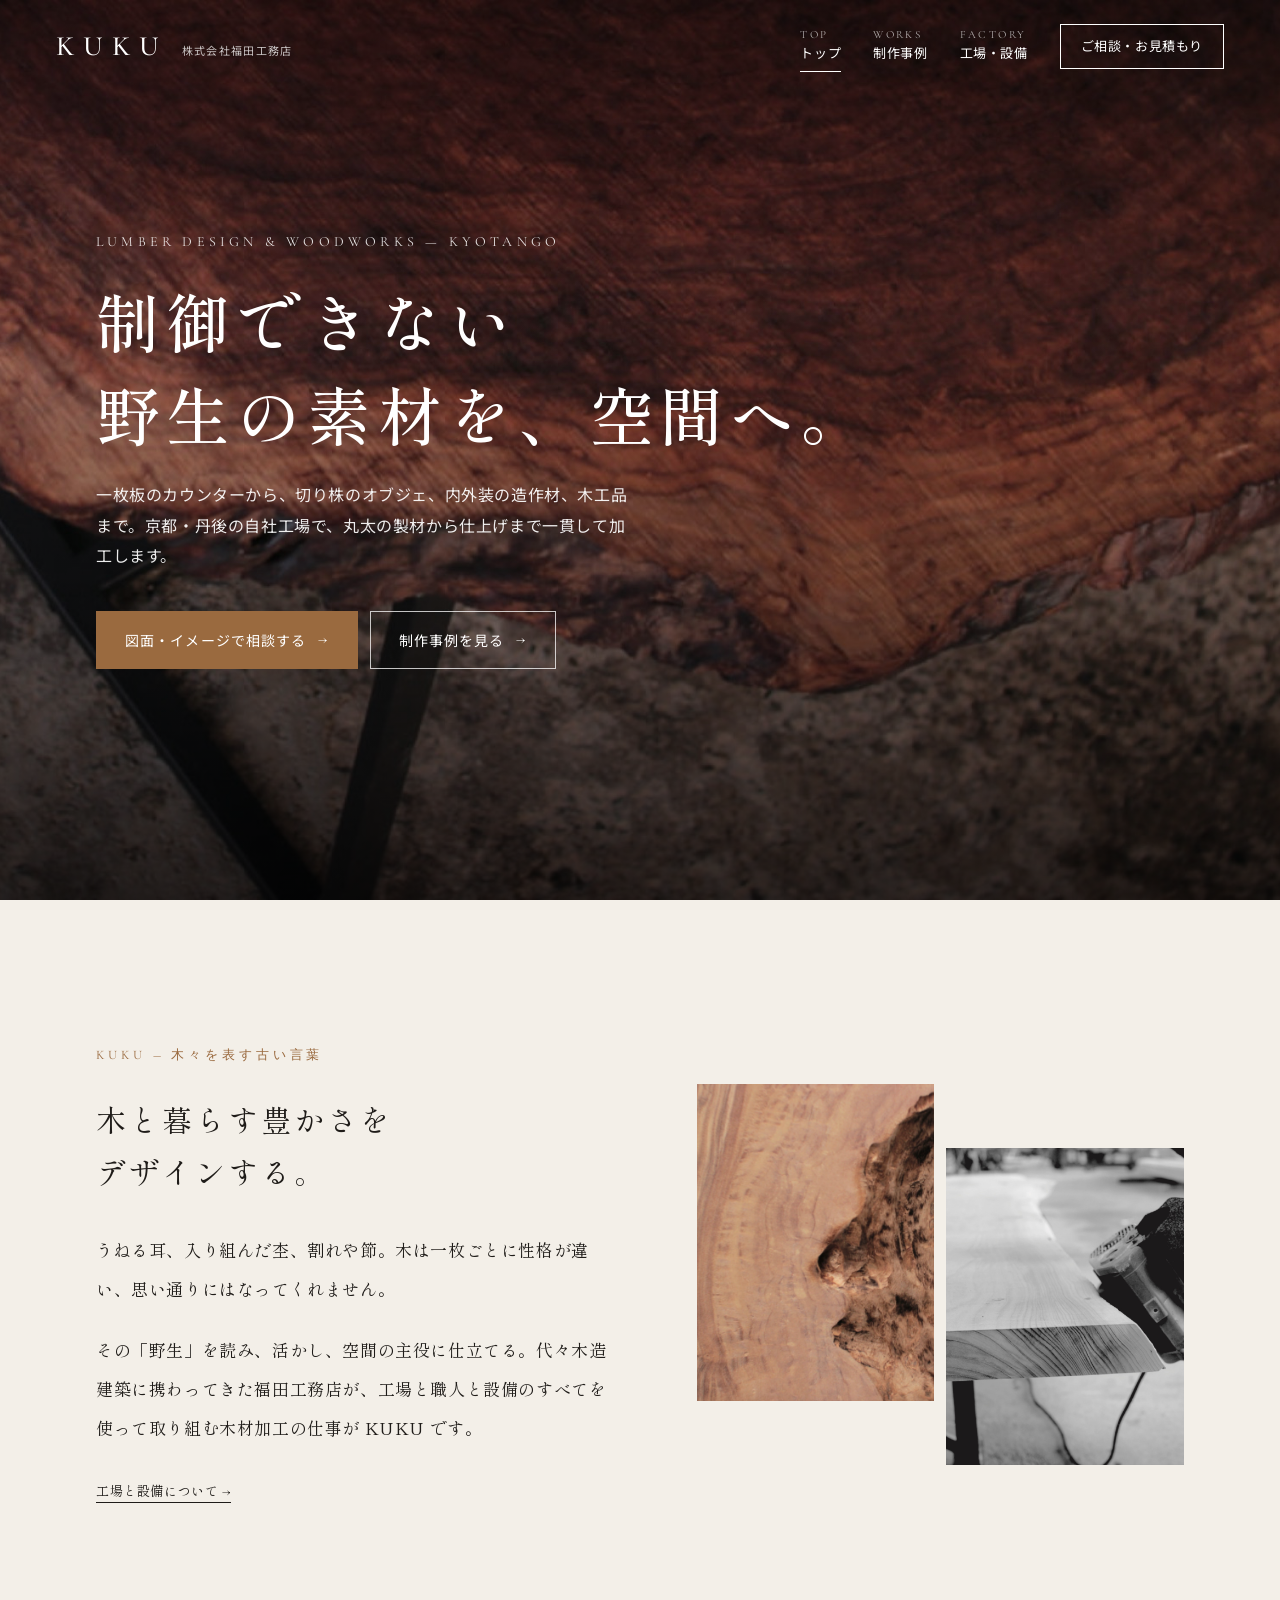
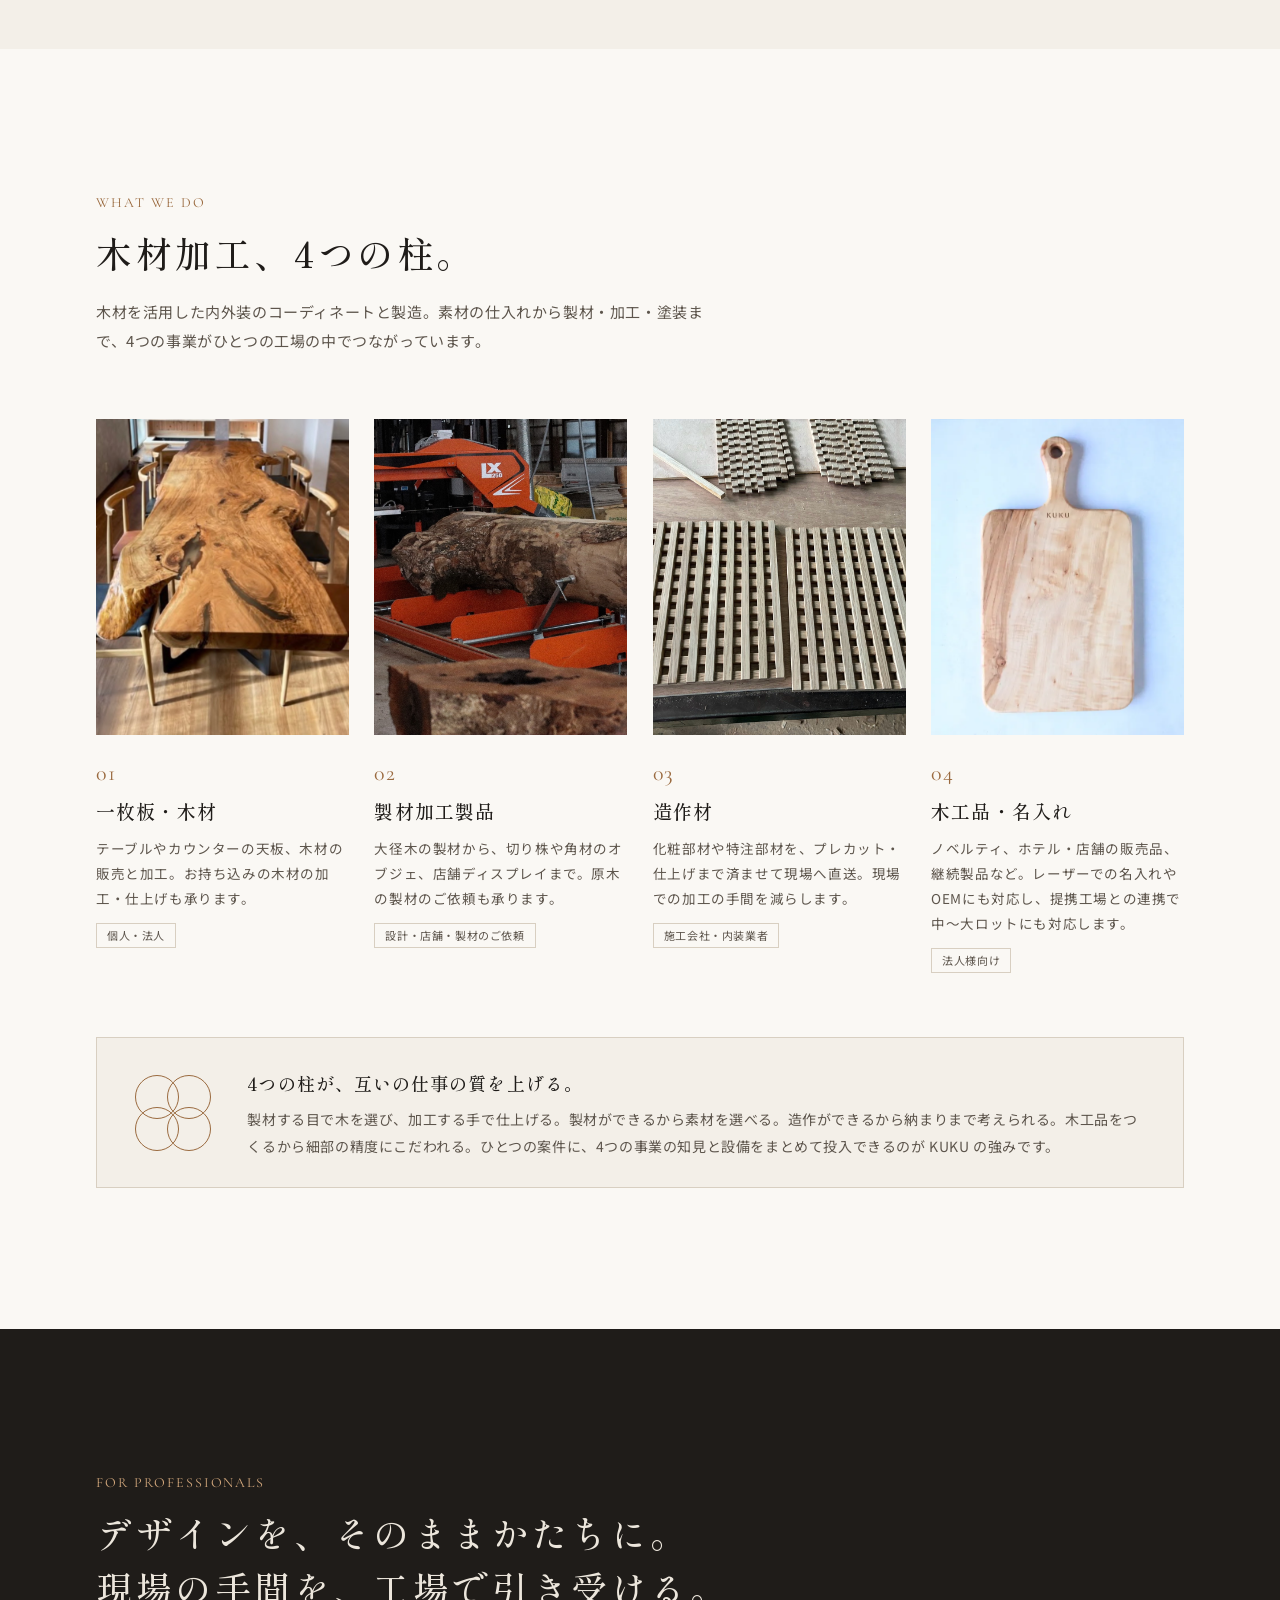
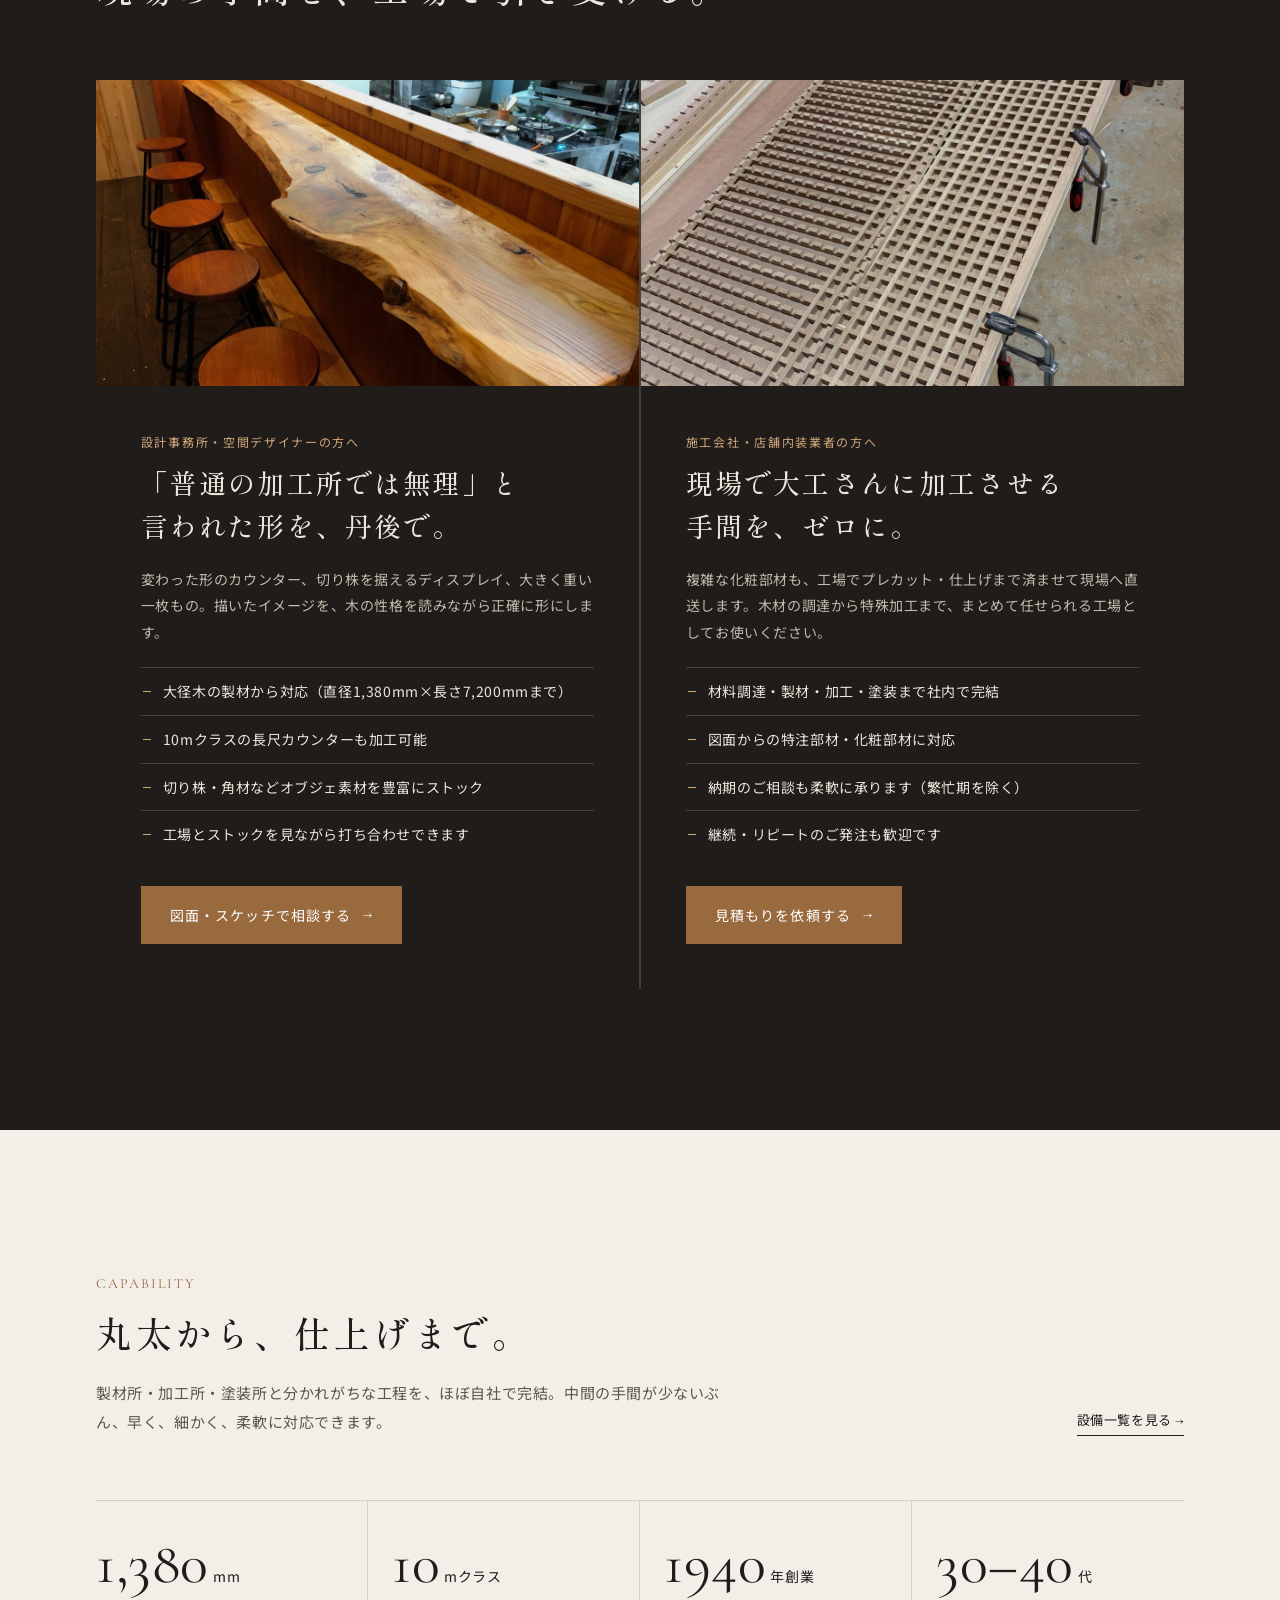
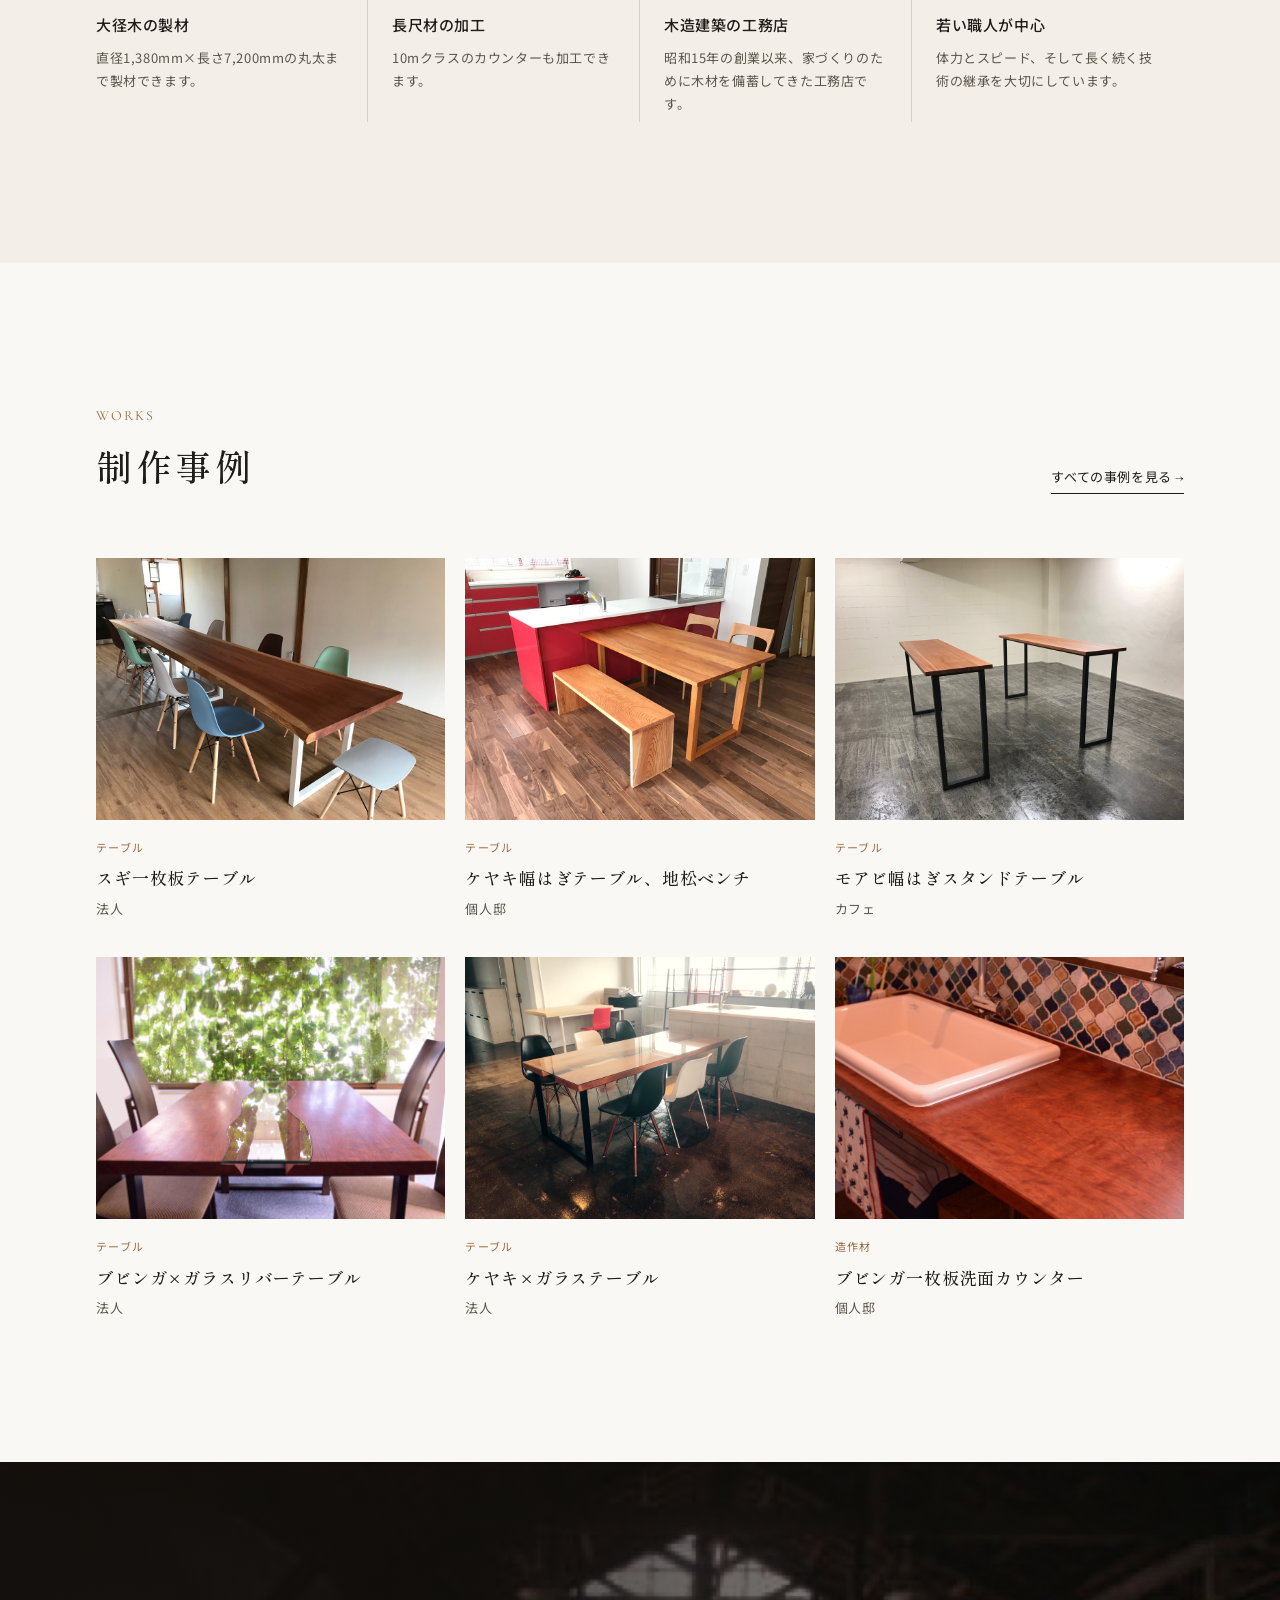
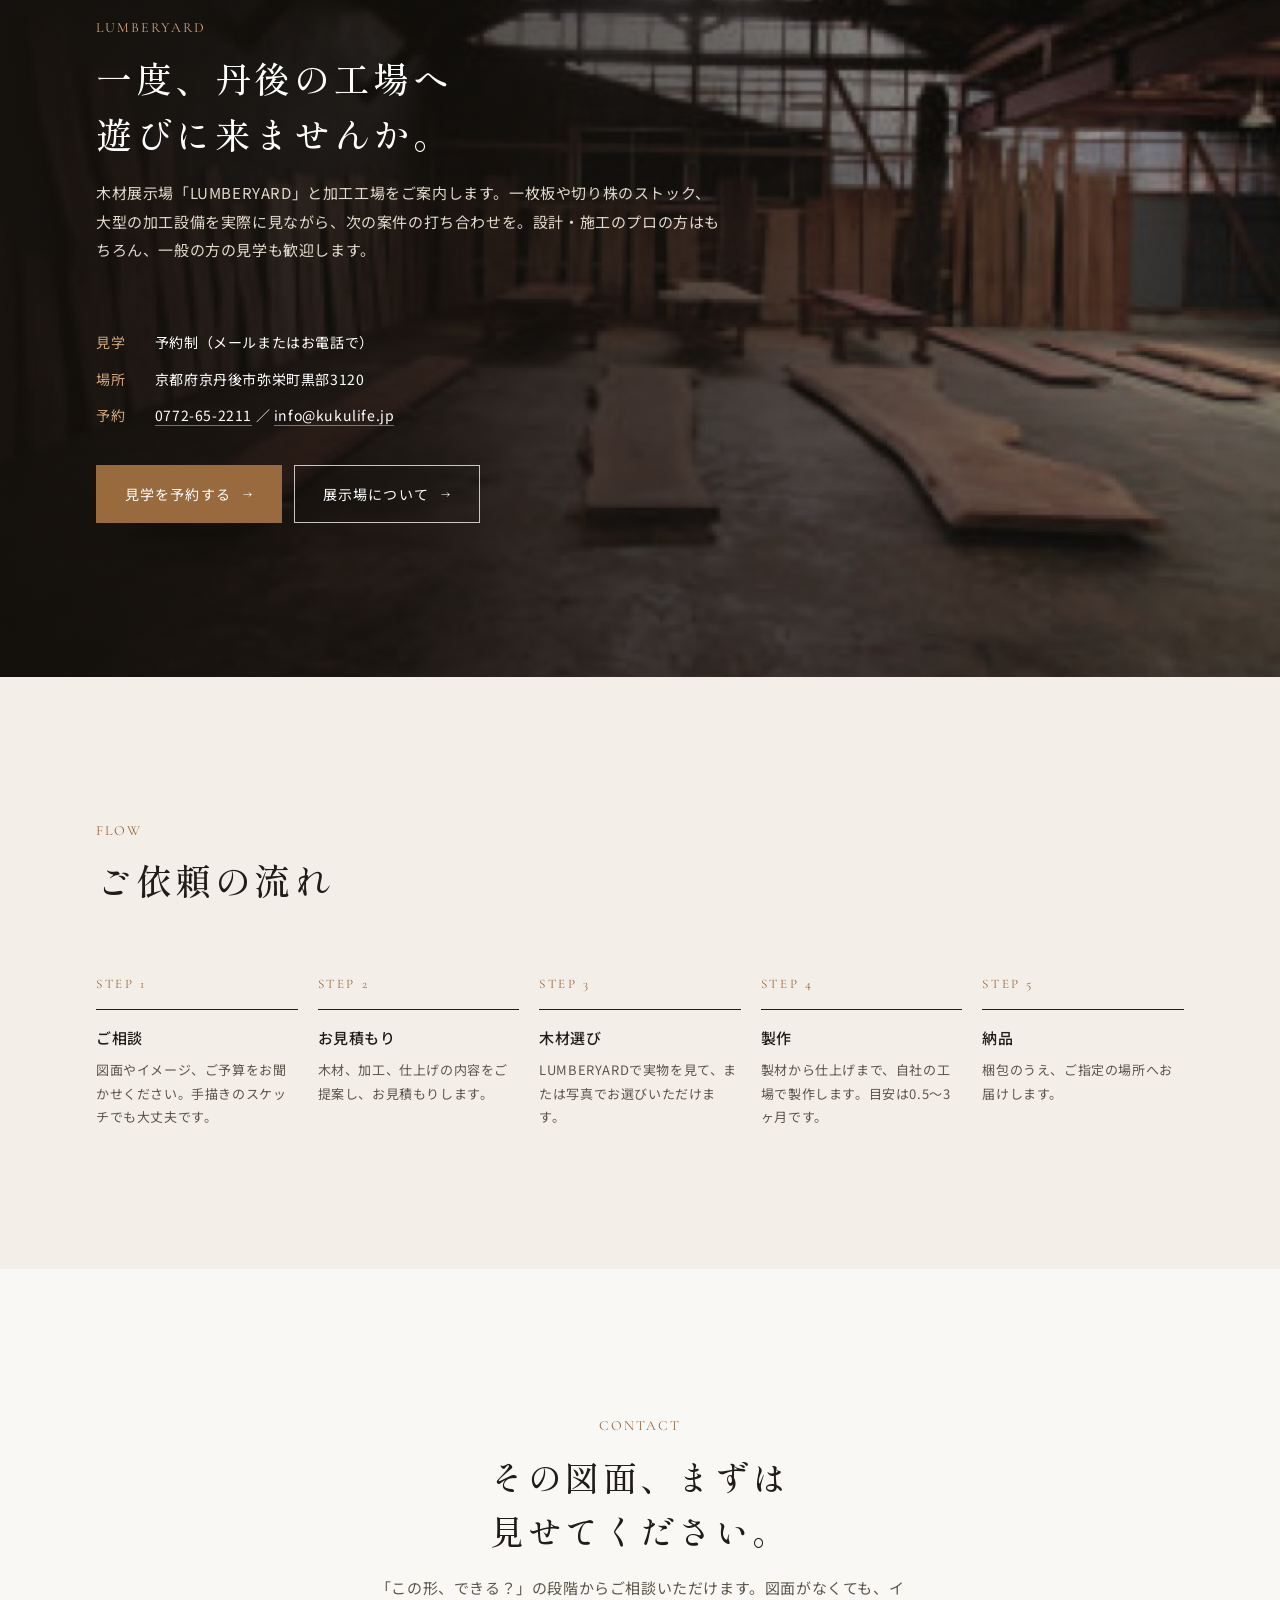
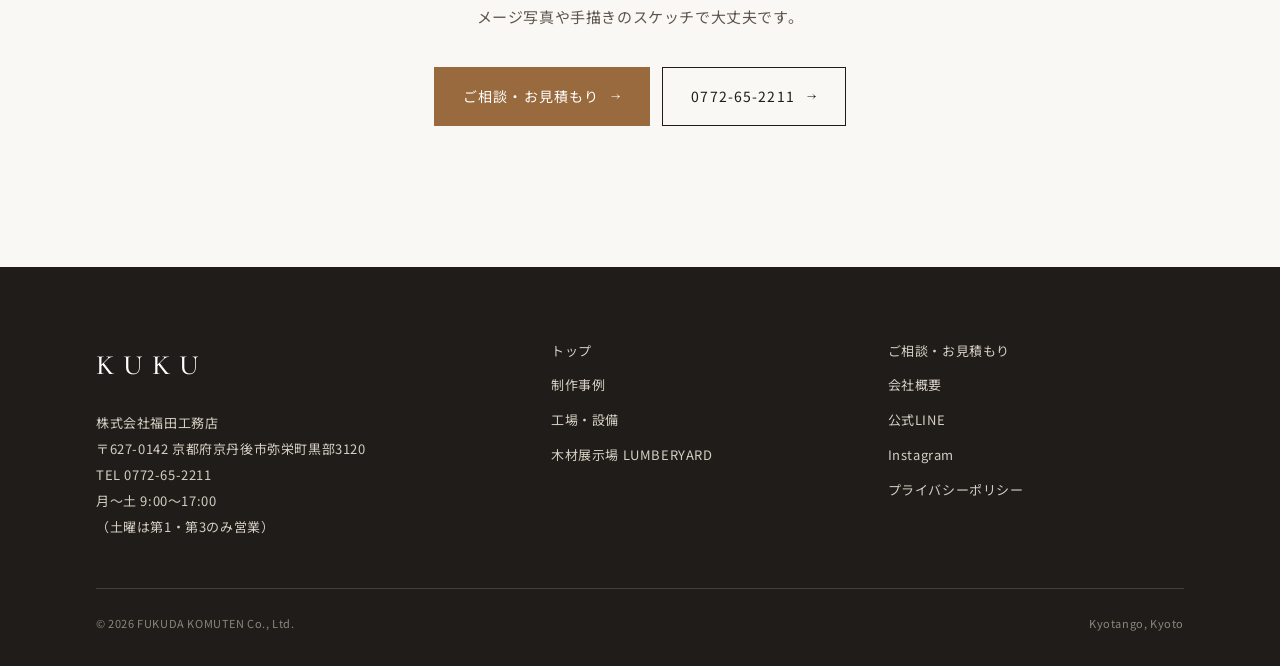
==== commit 4708481b: "Works: add sugi slab table" ====
--- a/index.html
+++ b/index.html
@@ -3,6 +3,7 @@
 <head>
 <meta charset="utf-8">
 <meta name="viewport" content="width=device-width, initial-scale=1">
+<link rel="canonical" href="https://kukulife.jp/">
 <meta name="google-site-verification" content="yK9evF1PrizlU0exV4SZuWaXav_ktxPAgc_IwT6rnyY">
 <title>KUKU｜木材加工・一枚板カウンター・造作材｜株式会社福田工務店（京都・京丹後）</title>
 <meta name="description" content="京都・京丹後のKUKU（株式会社福田工務店）。一枚板・天板の加工、大径木の製材とオブジェ、内外装の造作材、木工品の企画製造まで。丸太の製材から仕上げまで自社工場で一貫対応します。">
@@ -14,10 +15,10 @@
 <body>
 
 <header class="site-header" id="header">
-  <a class="logo" href="index.html"><b>KUKU</b><small>株式会社福田工務店</small></a>
+  <a class="logo" href="/"><b>KUKU</b><small>株式会社福田工務店</small></a>
   <button class="menu-toggle" id="menuToggle" aria-label="メニュー" aria-expanded="false"><i></i><i></i><i></i></button>
   <nav class="gnav" id="gnav">
-    <a href="index.html" aria-current="page"><span>TOP</span>トップ</a>
+    <a href="/" aria-current="page"><span>TOP</span>トップ</a>
     <a href="works.html"><span>WORKS</span>制作事例</a>
     <a href="factory.html"><span>FACTORY</span>工場・設備</a>
     <a class="btn-contact" href="contact.html">ご相談・お見積もり</a>
@@ -172,12 +173,12 @@
         <a class="more" href="works.html">すべての事例を見る</a>
       </div>
       <div class="works-grid">
+        <figure class="work reveal"><div class="ph"><img src="img/w-sugi-table.jpg" alt="スギ一枚板テーブル（法人）" loading="lazy"></div><figcaption><span class="cat">テーブル</span><h3>スギ一枚板テーブル</h3><p class="place">法人</p></figcaption></figure>
         <figure class="work reveal"><div class="ph"><img src="img/w-keyaki-table-bench.jpg" alt="ケヤキ幅はぎテーブル、地松ベンチ（個人邸）" loading="lazy"></div><figcaption><span class="cat">テーブル</span><h3>ケヤキ幅はぎテーブル、地松ベンチ</h3><p class="place">個人邸</p></figcaption></figure>
         <figure class="work reveal"><div class="ph"><img src="img/w-moabi-stand-table.jpg" alt="モアビ幅はぎスタンドテーブル（カフェ）" loading="lazy"></div><figcaption><span class="cat">テーブル</span><h3>モアビ幅はぎスタンドテーブル</h3><p class="place">カフェ</p></figcaption></figure>
         <figure class="work reveal"><div class="ph"><img src="img/w-bubinga-glass-river.jpg" alt="ブビンガ×ガラスリバーテーブル（法人）" loading="lazy"></div><figcaption><span class="cat">テーブル</span><h3>ブビンガ×ガラスリバーテーブル</h3><p class="place">法人</p></figcaption></figure>
         <figure class="work reveal"><div class="ph"><img src="img/w-keyaki-glass-table.jpg" alt="ケヤキ×ガラステーブル（法人）" loading="lazy"></div><figcaption><span class="cat">テーブル</span><h3>ケヤキ×ガラステーブル</h3><p class="place">法人</p></figcaption></figure>
         <figure class="work reveal"><div class="ph"><img src="img/w-bubinga-washstand.jpg" alt="ブビンガ一枚板洗面カウンター（個人邸）" loading="lazy"></div><figcaption><span class="cat">造作材</span><h3>ブビンガ一枚板洗面カウンター</h3><p class="place">個人邸</p></figcaption></figure>
-        <figure class="work reveal"><div class="ph"><img src="img/w-kuri-table.jpg" alt="クリ幅はぎテーブル（個人邸）" loading="lazy"></div><figcaption><span class="cat">テーブル</span><h3>クリ幅はぎテーブル</h3><p class="place">個人邸</p></figcaption></figure>
       </div>
     </div>
   </section>
@@ -235,11 +236,11 @@
   <div class="wrap">
     <div class="footer-grid">
       <div>
-        <a class="logo" href="index.html"><b>KUKU</b></a>
+        <a class="logo" href="/"><b>KUKU</b></a>
         <address>株式会社福田工務店<br>〒627-0142 京都府京丹後市弥栄町黒部3120<br>TEL 0772-65-2211<br>月〜土 9:00〜17:00<br>（土曜は第1・第3のみ営業）</address>
       </div>
       <ul>
-        <li><a href="index.html">トップ</a></li>
+        <li><a href="/">トップ</a></li>
         <li><a href="works.html">制作事例</a></li>
         <li><a href="factory.html">工場・設備</a></li>
         <li><a href="factory.html#yard">木材展示場 LUMBERYARD</a></li>
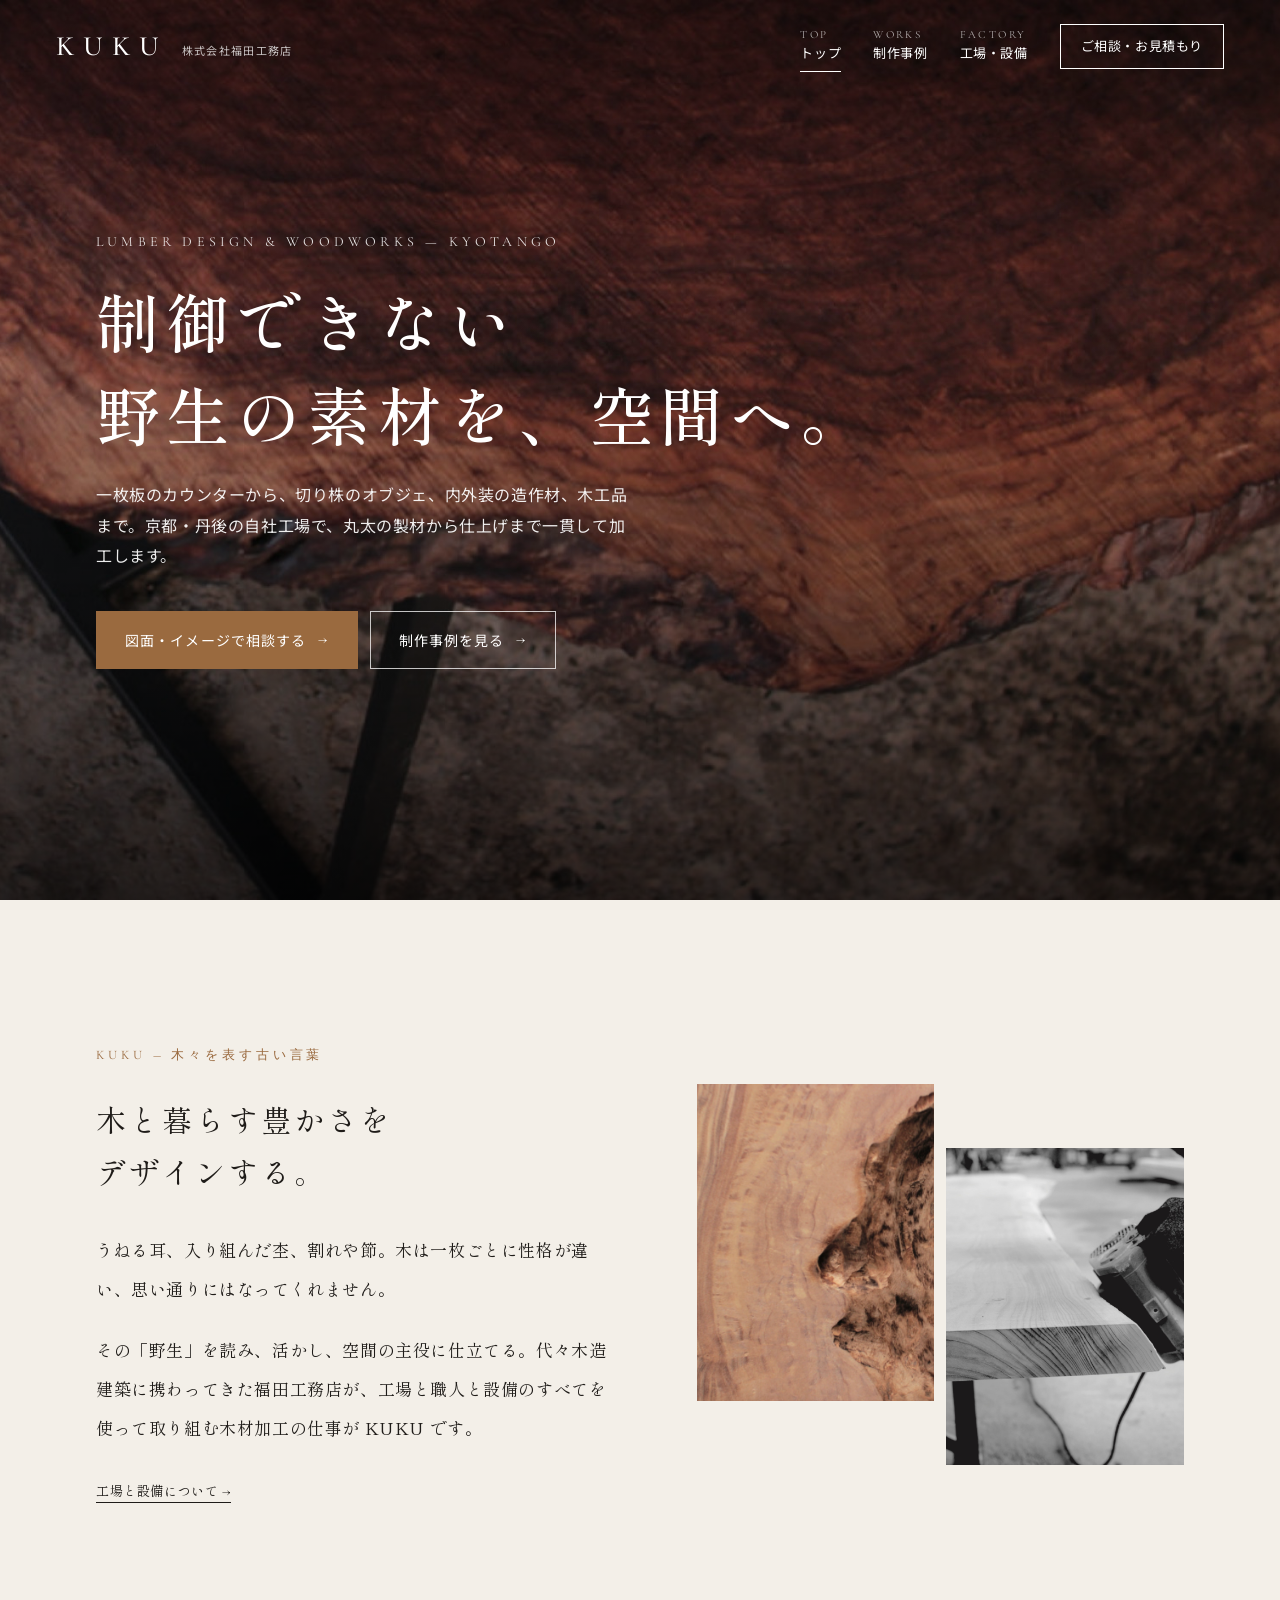
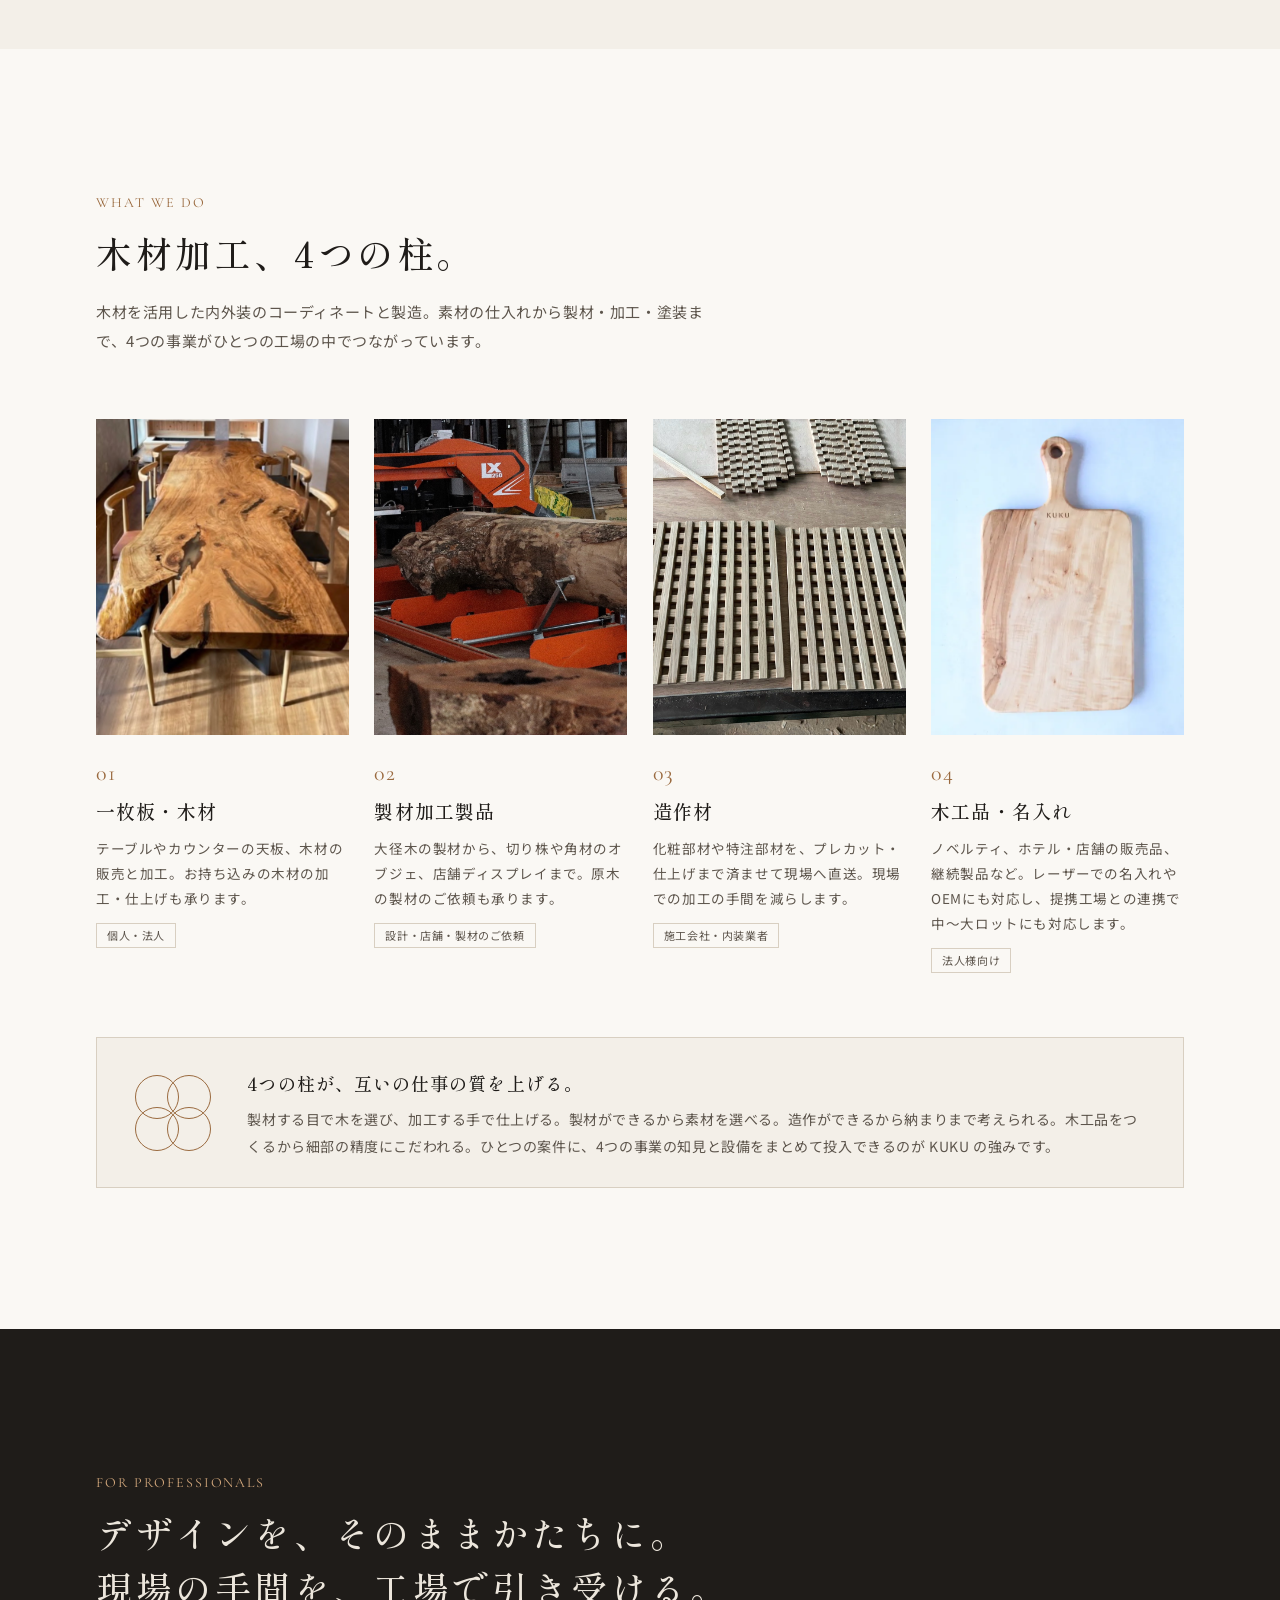
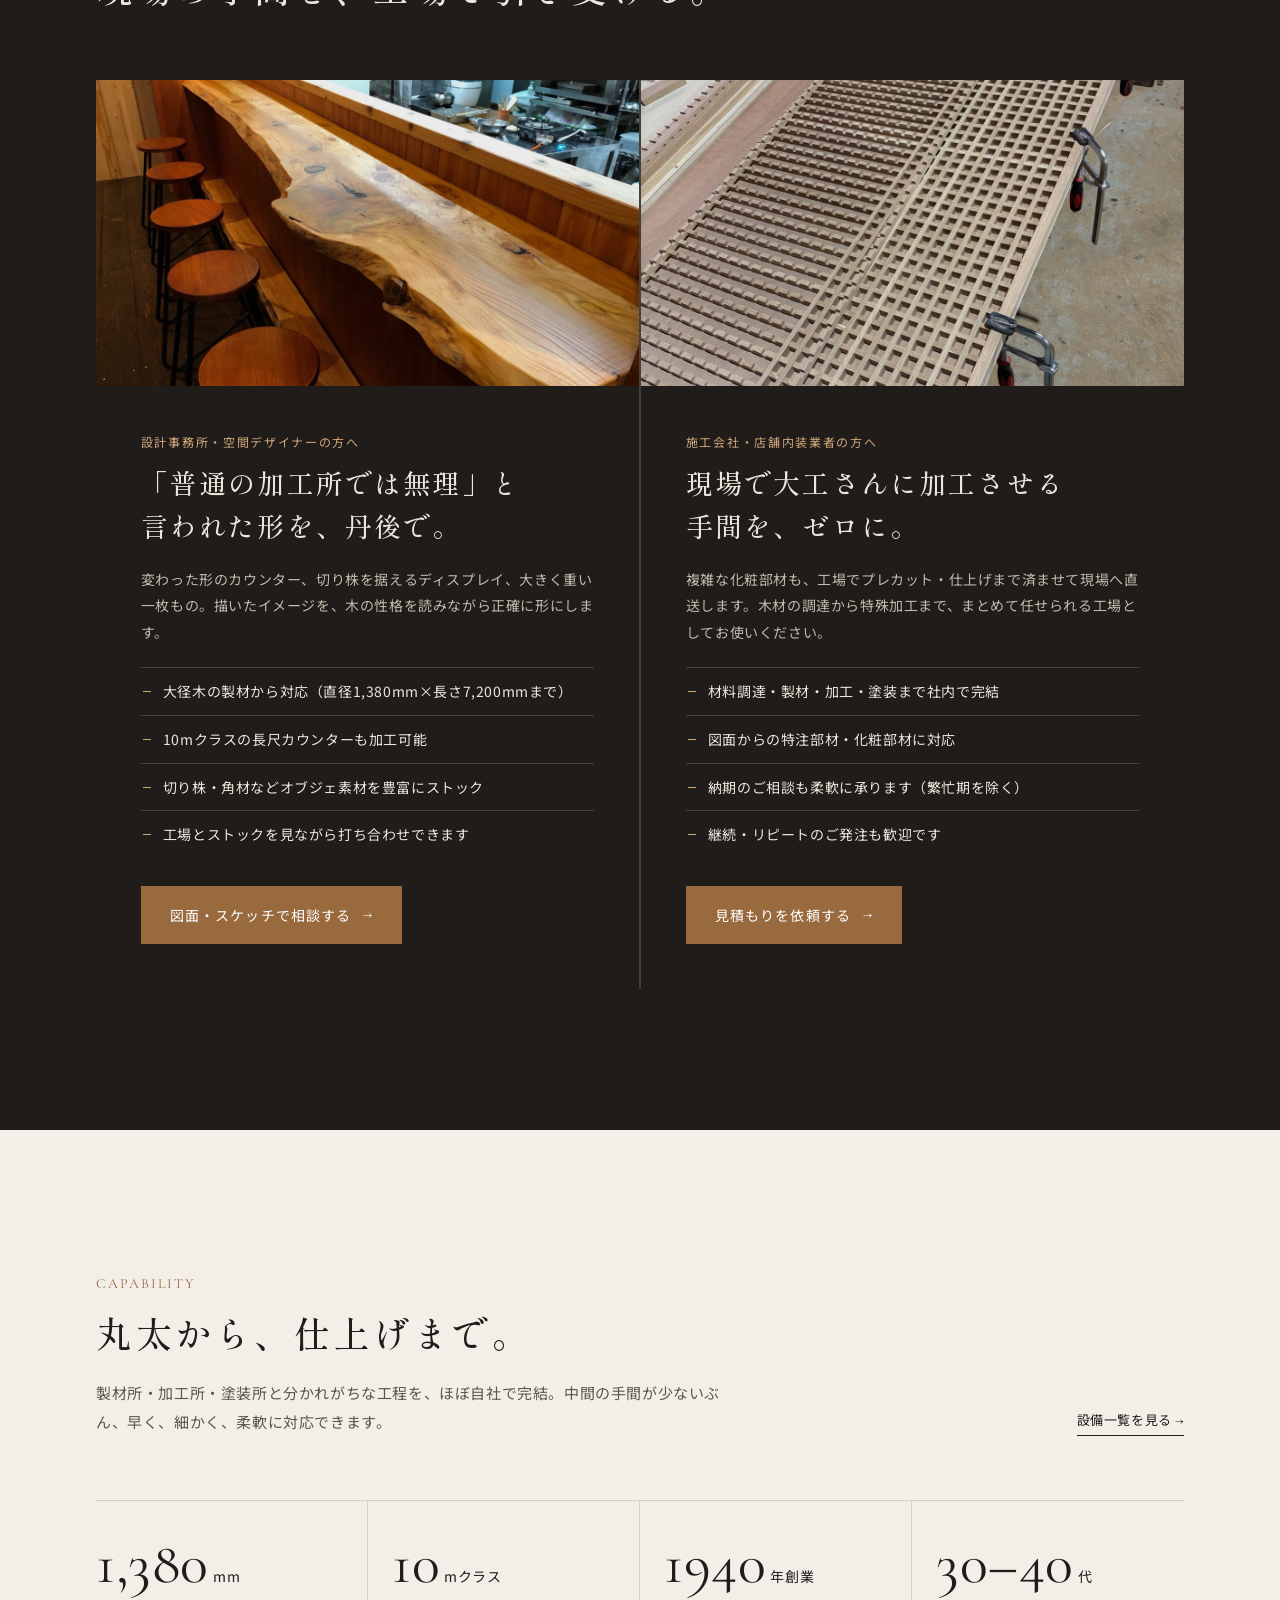
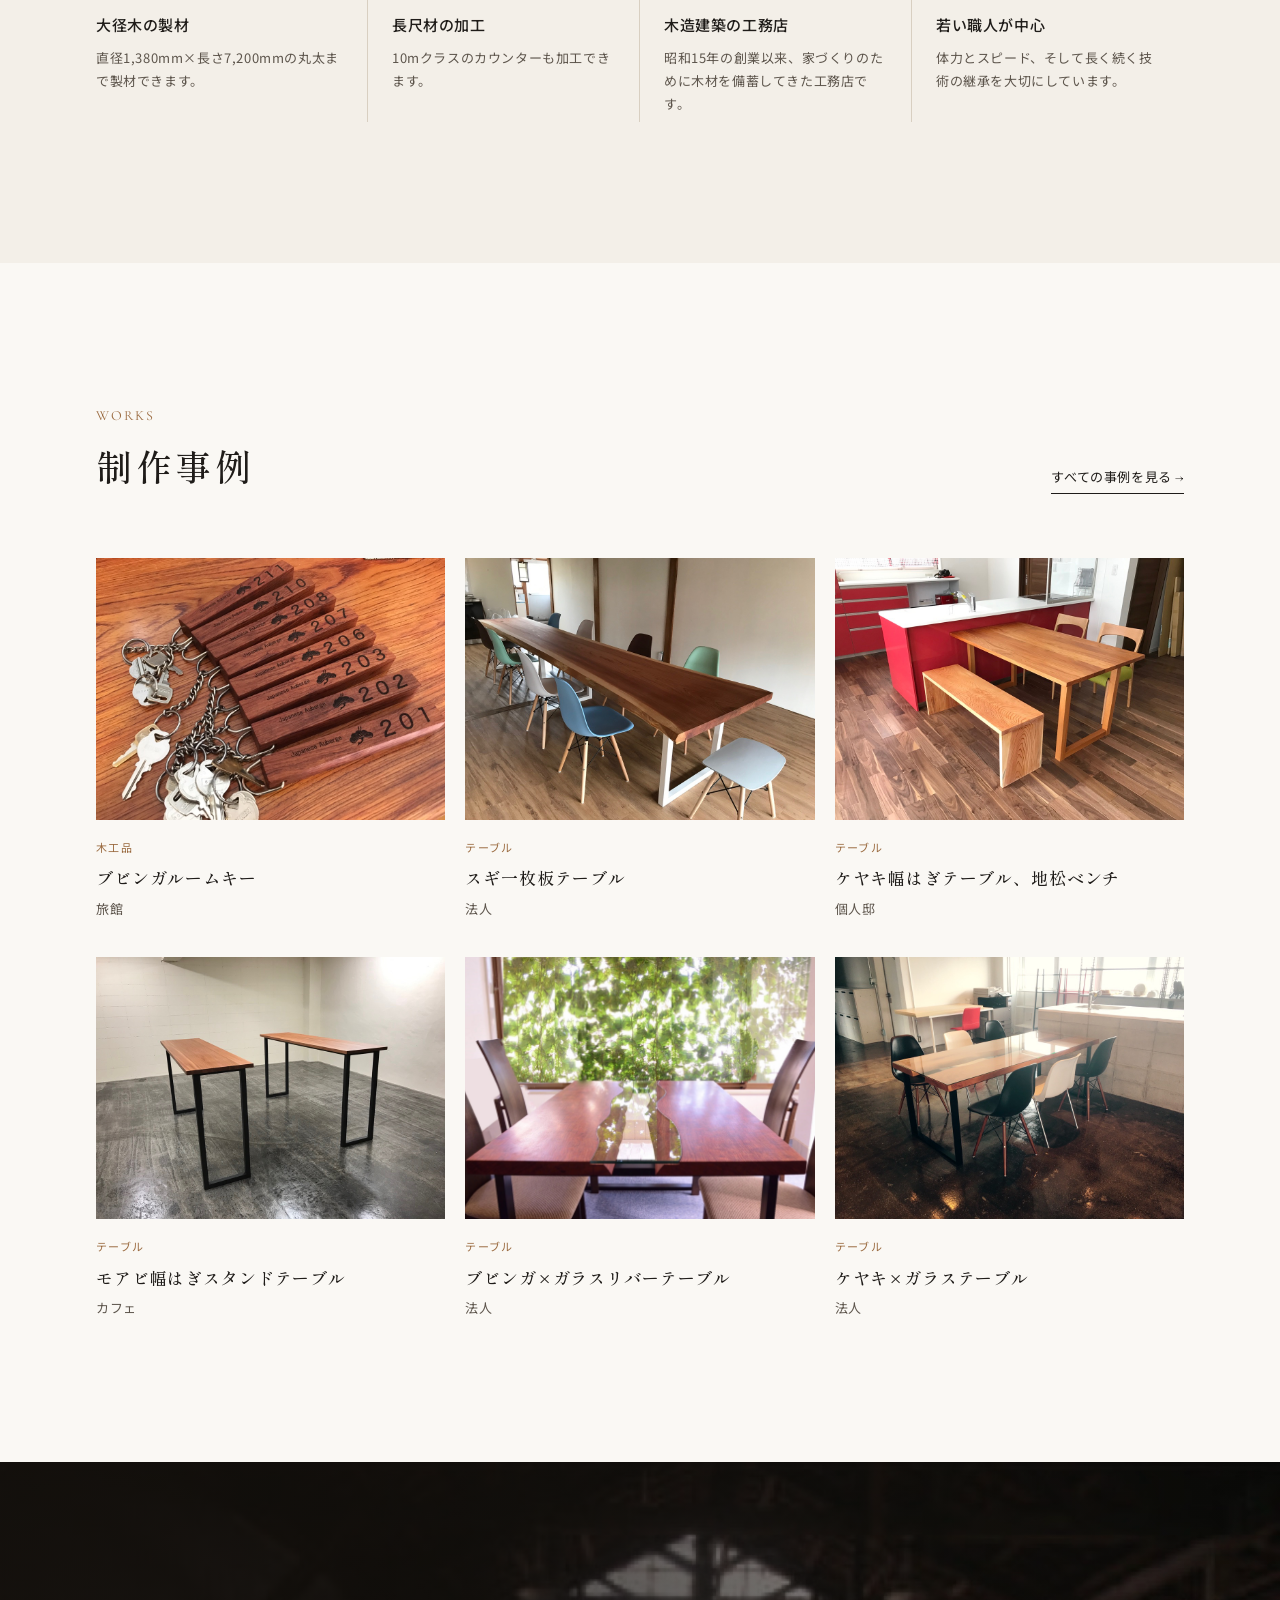
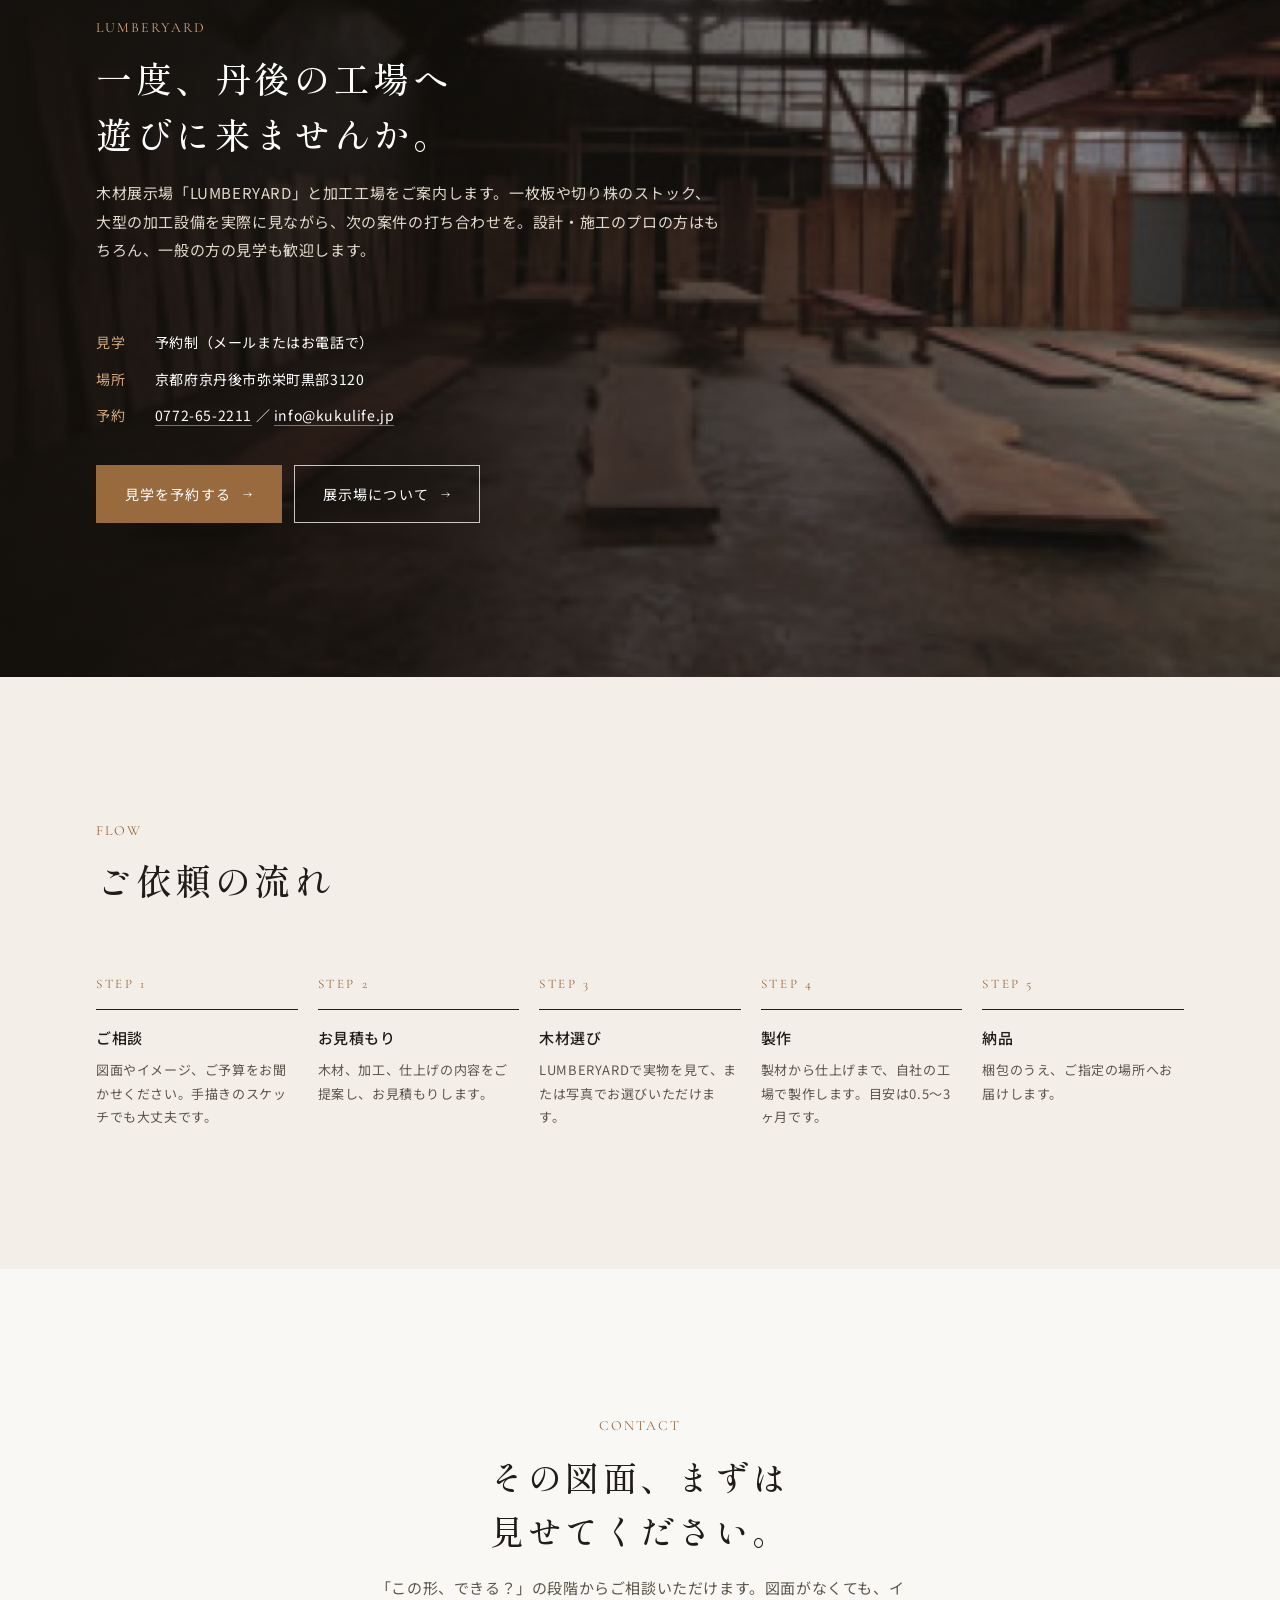
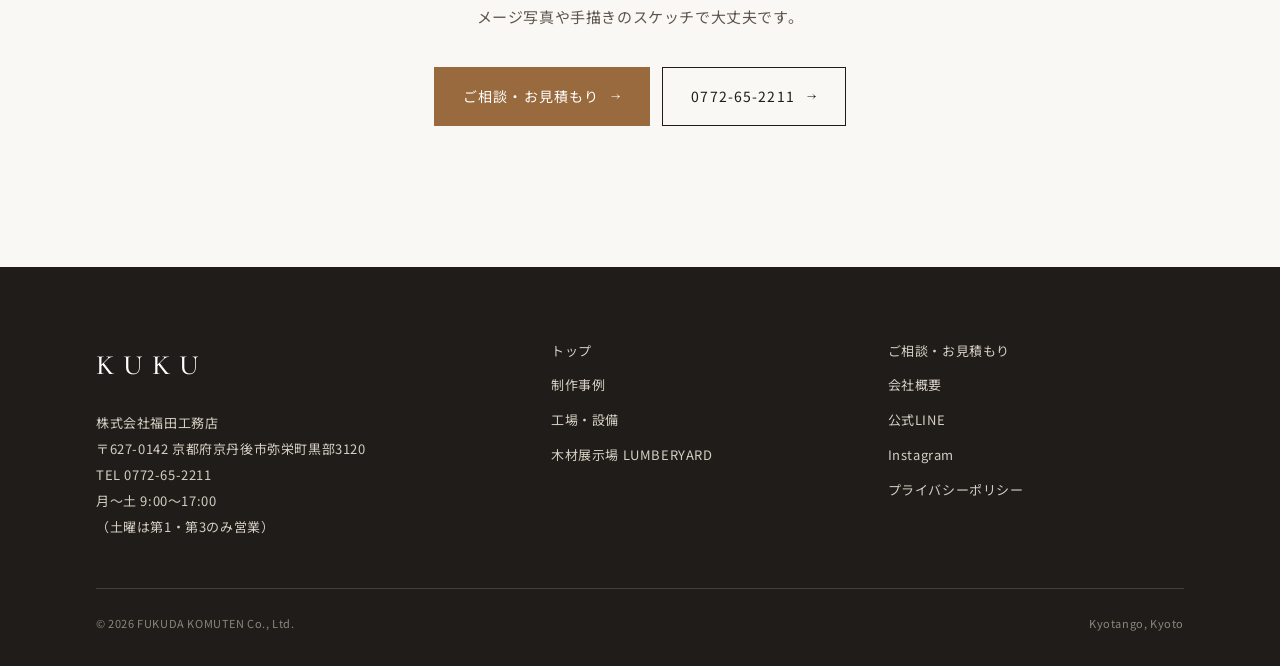
==== commit d1e7ca08: "Works: add bubinga room keys" ====
--- a/index.html
+++ b/index.html
@@ -173,12 +173,12 @@
         <a class="more" href="works.html">すべての事例を見る</a>
       </div>
       <div class="works-grid">
+        <figure class="work reveal"><div class="ph"><img src="img/w-bubinga-roomkey.jpg" alt="ブビンガルームキー（旅館）" loading="lazy"></div><figcaption><span class="cat">木工品</span><h3>ブビンガルームキー</h3><p class="place">旅館</p></figcaption></figure>
         <figure class="work reveal"><div class="ph"><img src="img/w-sugi-table.jpg" alt="スギ一枚板テーブル（法人）" loading="lazy"></div><figcaption><span class="cat">テーブル</span><h3>スギ一枚板テーブル</h3><p class="place">法人</p></figcaption></figure>
         <figure class="work reveal"><div class="ph"><img src="img/w-keyaki-table-bench.jpg" alt="ケヤキ幅はぎテーブル、地松ベンチ（個人邸）" loading="lazy"></div><figcaption><span class="cat">テーブル</span><h3>ケヤキ幅はぎテーブル、地松ベンチ</h3><p class="place">個人邸</p></figcaption></figure>
         <figure class="work reveal"><div class="ph"><img src="img/w-moabi-stand-table.jpg" alt="モアビ幅はぎスタンドテーブル（カフェ）" loading="lazy"></div><figcaption><span class="cat">テーブル</span><h3>モアビ幅はぎスタンドテーブル</h3><p class="place">カフェ</p></figcaption></figure>
         <figure class="work reveal"><div class="ph"><img src="img/w-bubinga-glass-river.jpg" alt="ブビンガ×ガラスリバーテーブル（法人）" loading="lazy"></div><figcaption><span class="cat">テーブル</span><h3>ブビンガ×ガラスリバーテーブル</h3><p class="place">法人</p></figcaption></figure>
         <figure class="work reveal"><div class="ph"><img src="img/w-keyaki-glass-table.jpg" alt="ケヤキ×ガラステーブル（法人）" loading="lazy"></div><figcaption><span class="cat">テーブル</span><h3>ケヤキ×ガラステーブル</h3><p class="place">法人</p></figcaption></figure>
-        <figure class="work reveal"><div class="ph"><img src="img/w-bubinga-washstand.jpg" alt="ブビンガ一枚板洗面カウンター（個人邸）" loading="lazy"></div><figcaption><span class="cat">造作材</span><h3>ブビンガ一枚板洗面カウンター</h3><p class="place">個人邸</p></figcaption></figure>
       </div>
     </div>
   </section>
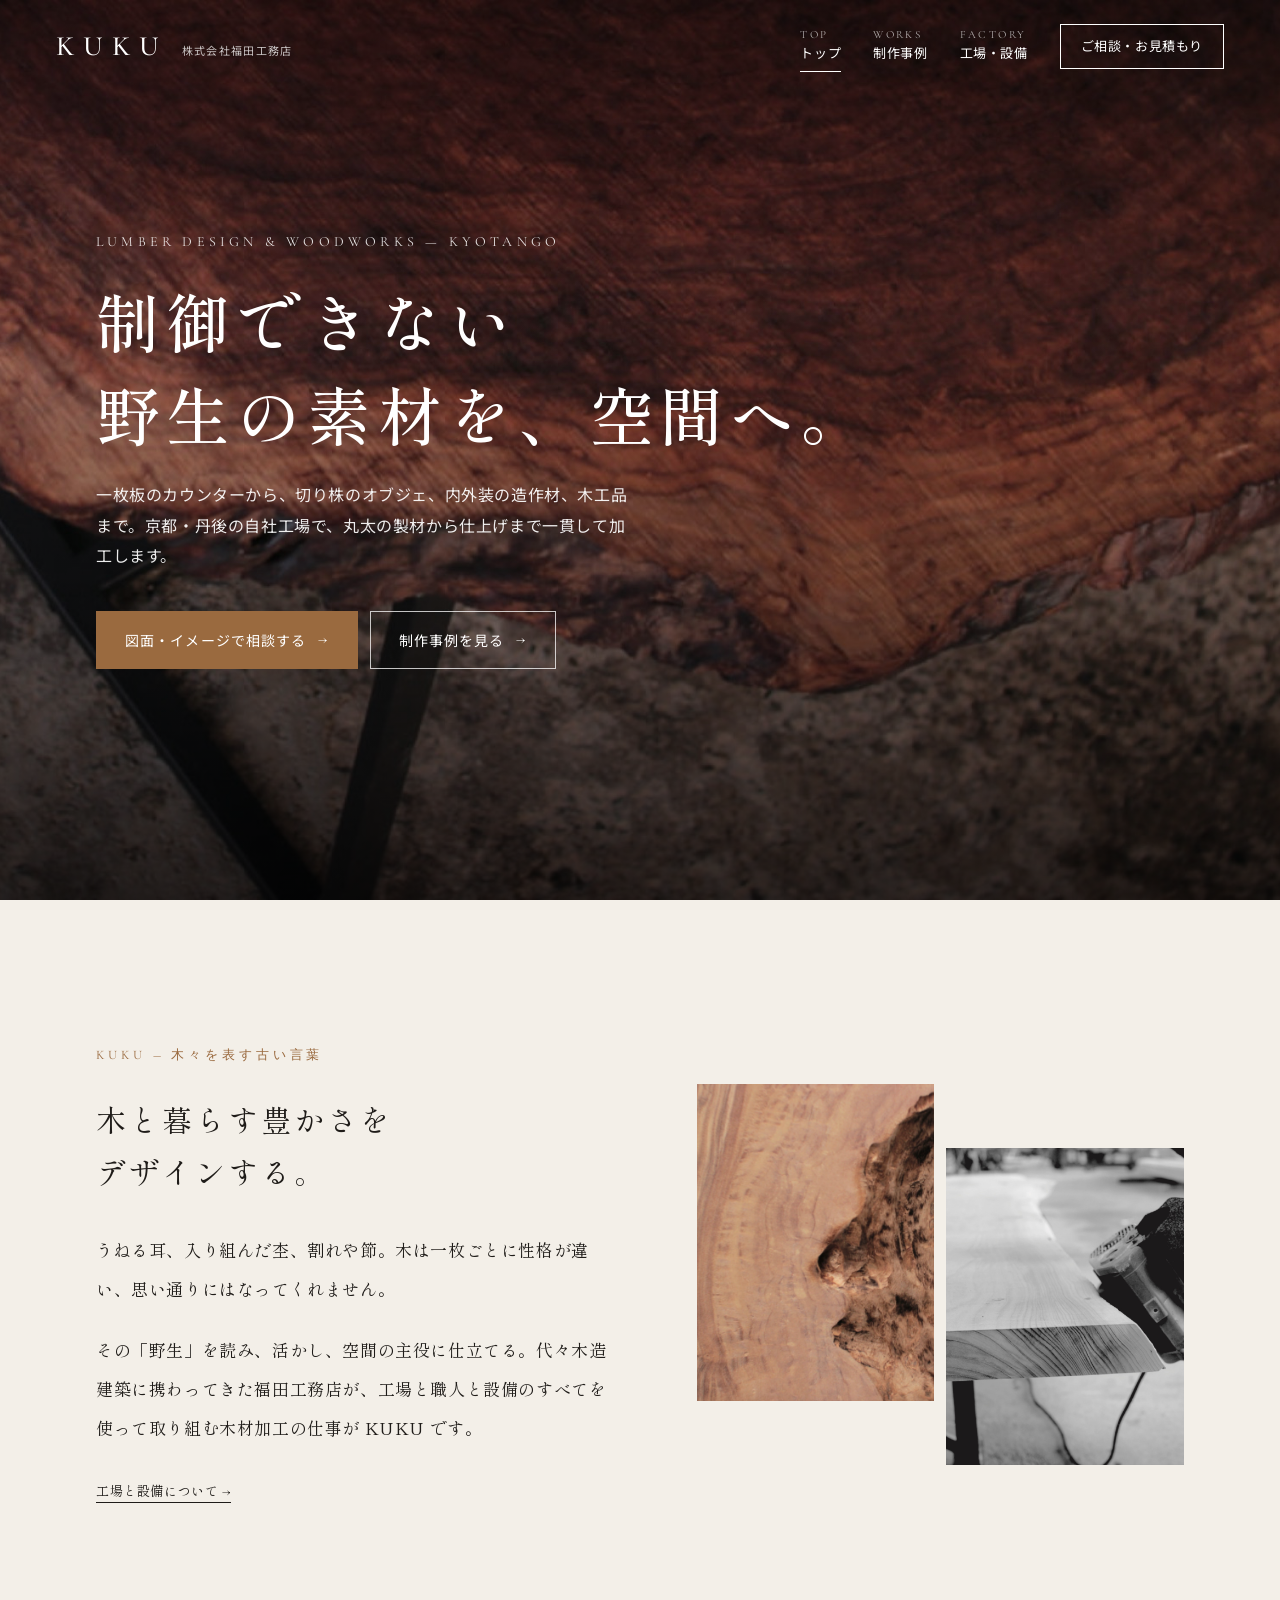
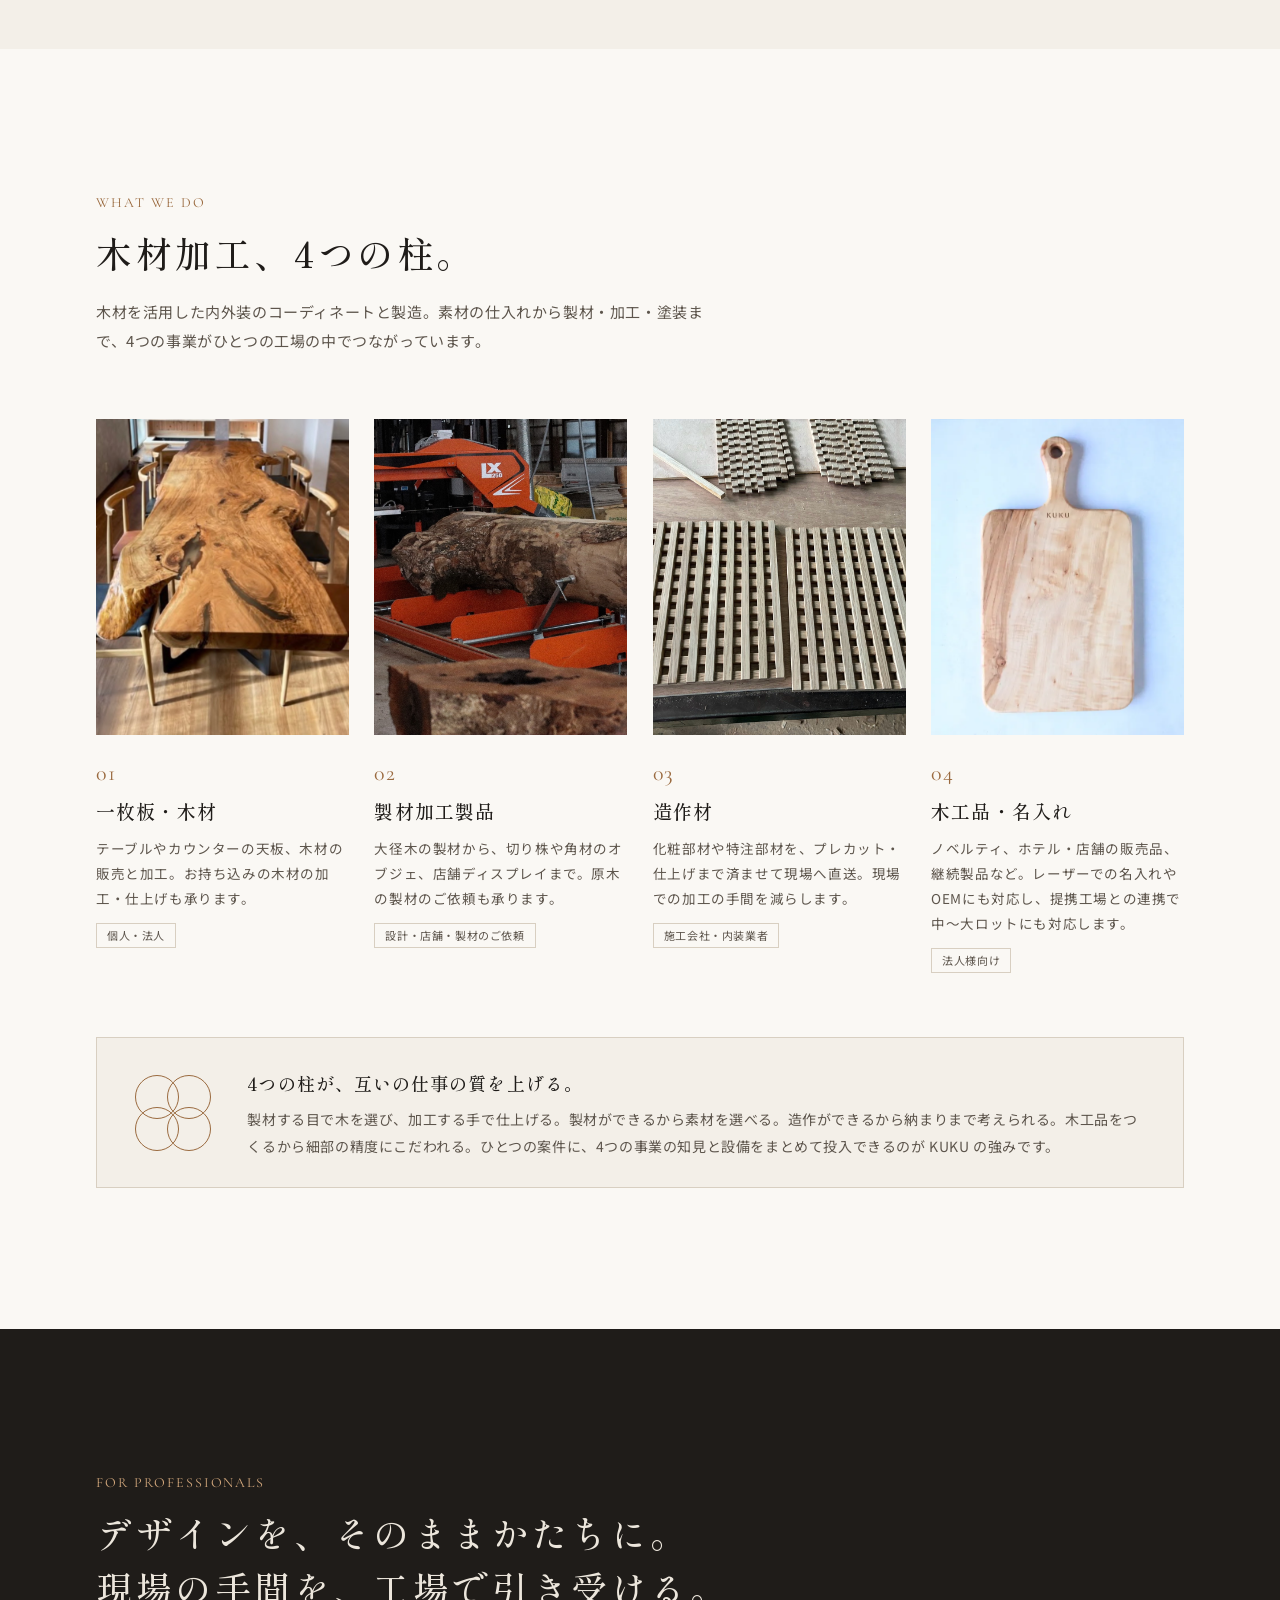
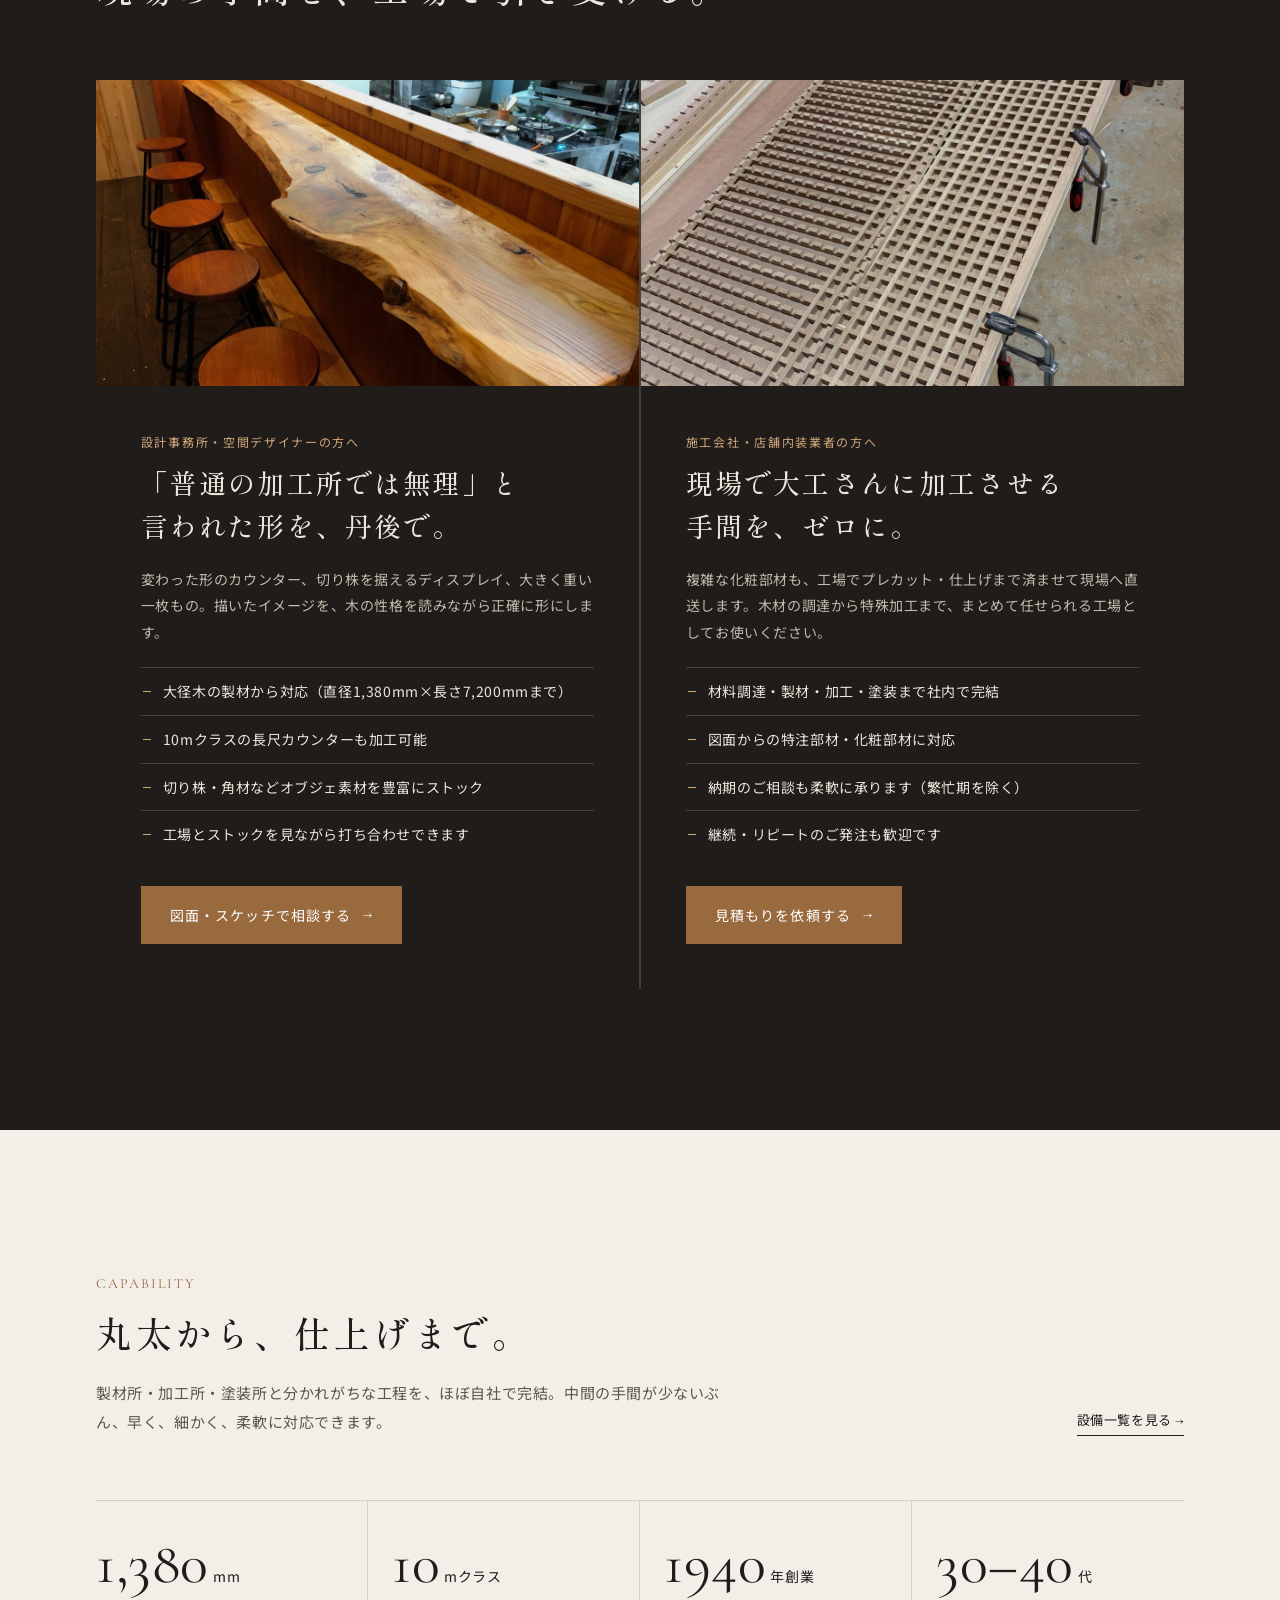
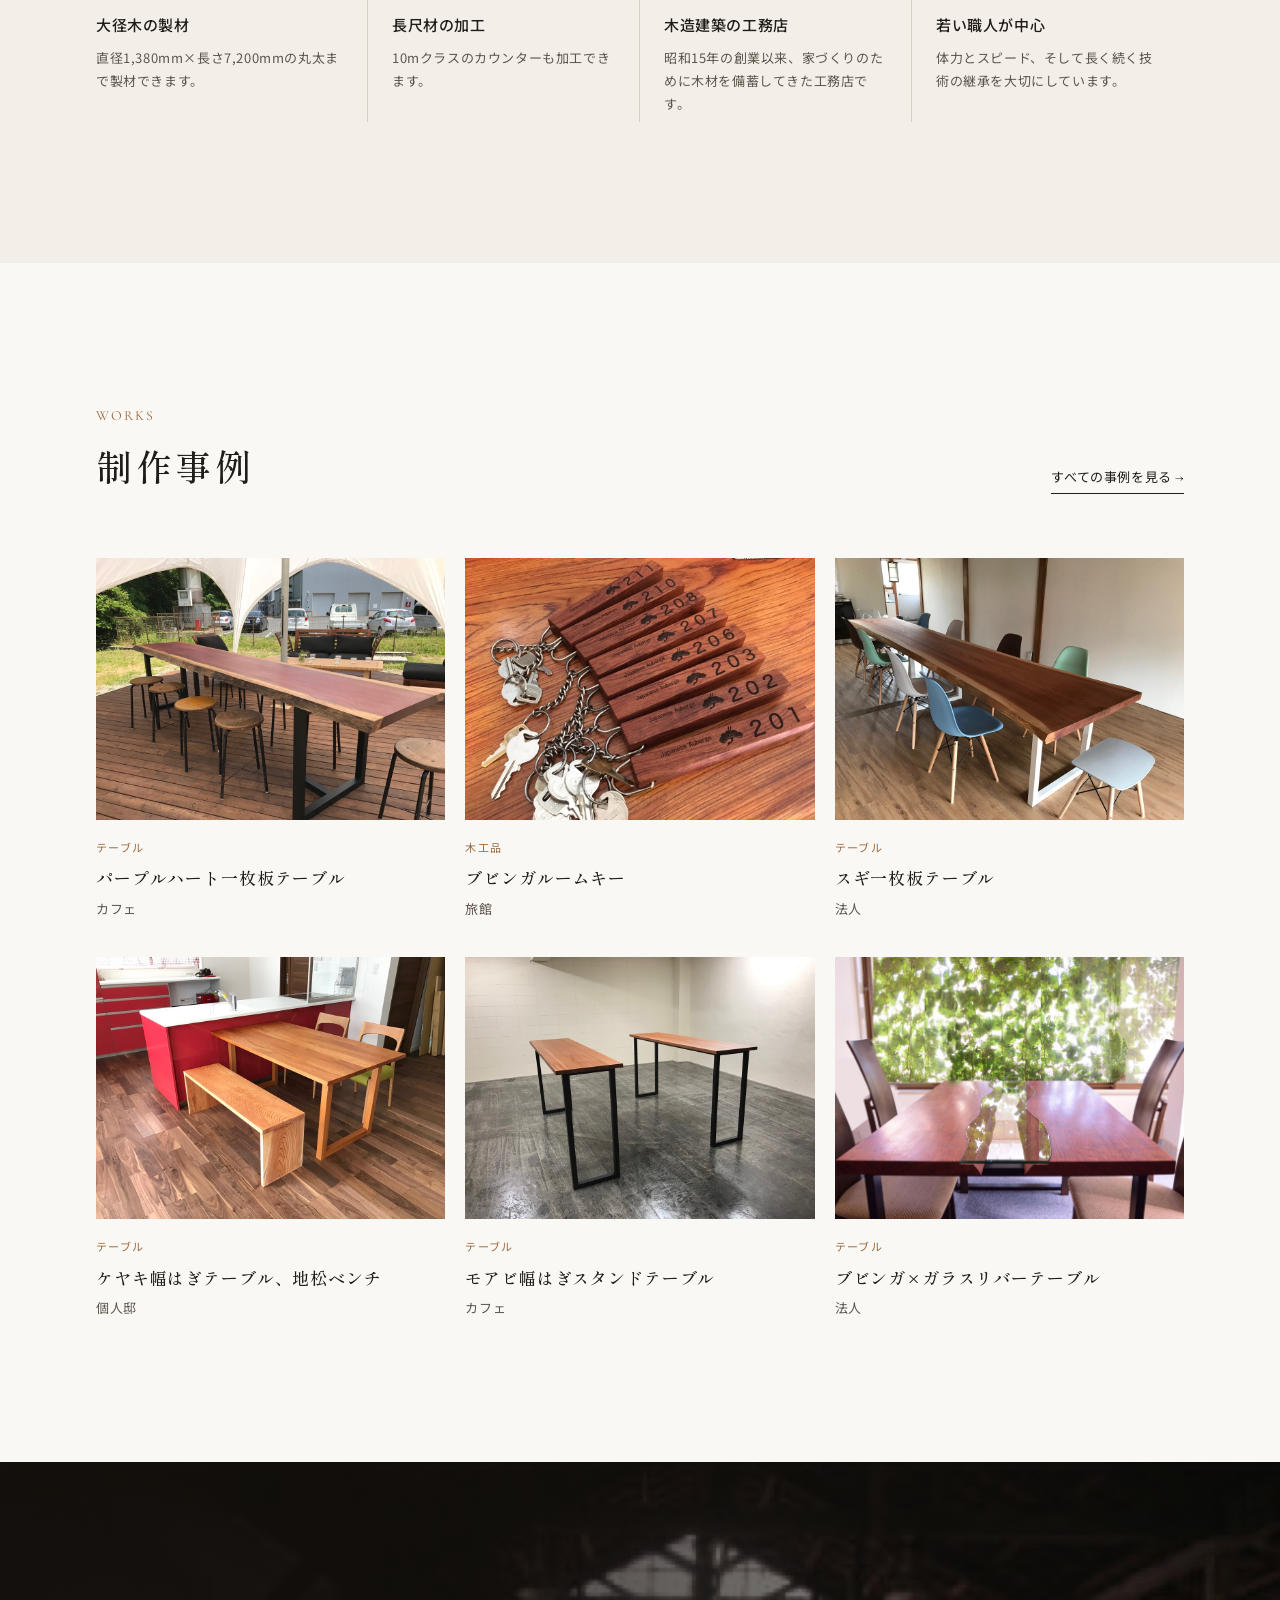
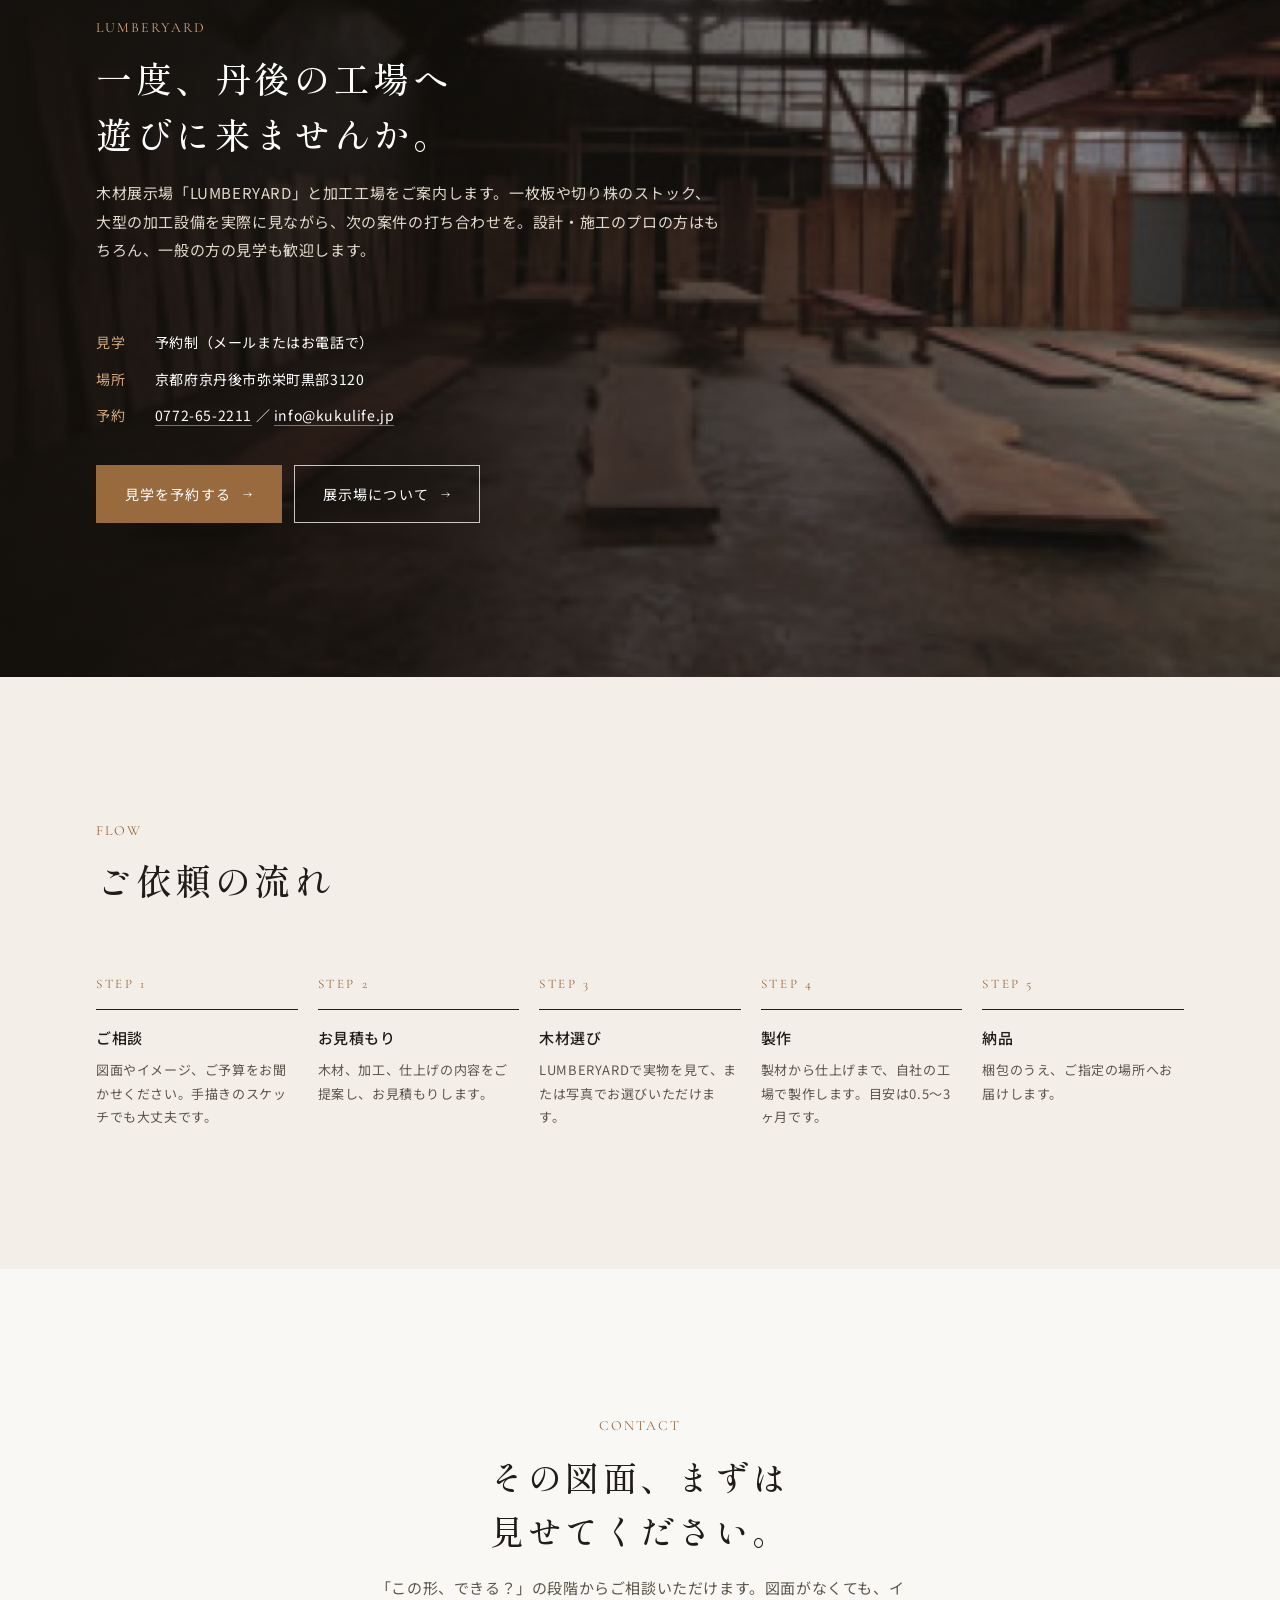
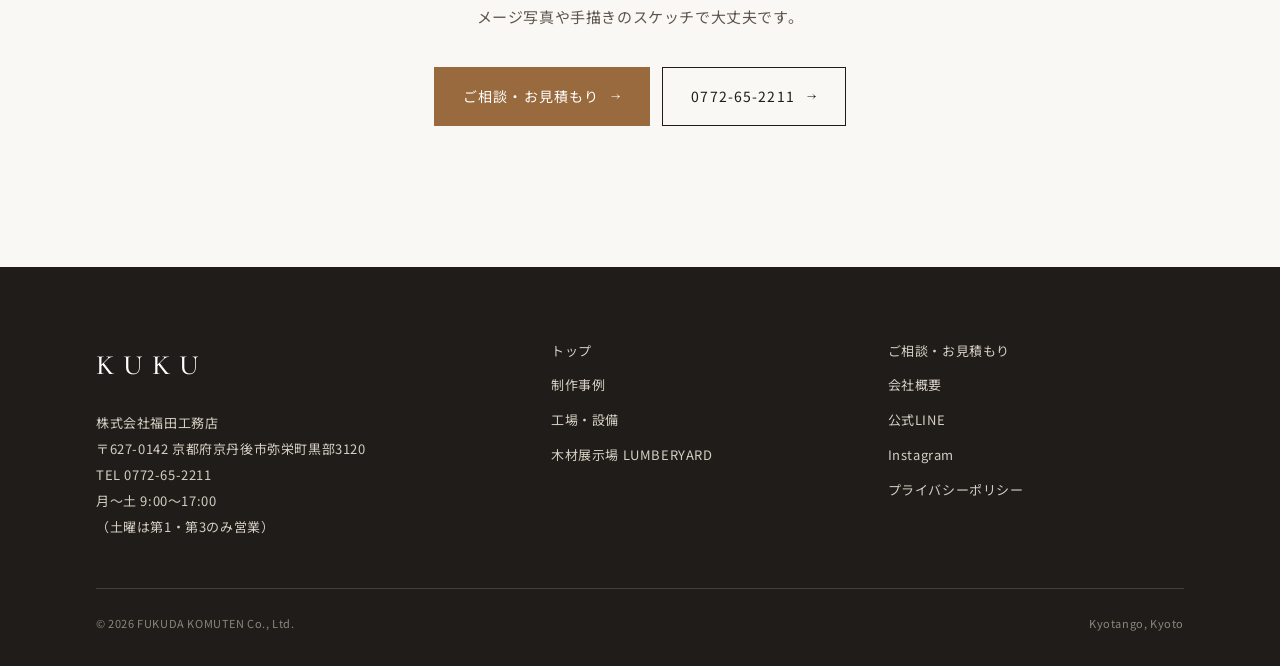
==== commit 7c39f58e: "Works: add purpleheart slab table" ====
--- a/index.html
+++ b/index.html
@@ -173,12 +173,12 @@
         <a class="more" href="works.html">すべての事例を見る</a>
       </div>
       <div class="works-grid">
+        <figure class="work reveal"><div class="ph"><img src="img/w-purpleheart-table.jpg" alt="パープルハート一枚板テーブル（カフェ）" loading="lazy"></div><figcaption><span class="cat">テーブル</span><h3>パープルハート一枚板テーブル</h3><p class="place">カフェ</p></figcaption></figure>
         <figure class="work reveal"><div class="ph"><img src="img/w-bubinga-roomkey.jpg" alt="ブビンガルームキー（旅館）" loading="lazy"></div><figcaption><span class="cat">木工品</span><h3>ブビンガルームキー</h3><p class="place">旅館</p></figcaption></figure>
         <figure class="work reveal"><div class="ph"><img src="img/w-sugi-table.jpg" alt="スギ一枚板テーブル（法人）" loading="lazy"></div><figcaption><span class="cat">テーブル</span><h3>スギ一枚板テーブル</h3><p class="place">法人</p></figcaption></figure>
         <figure class="work reveal"><div class="ph"><img src="img/w-keyaki-table-bench.jpg" alt="ケヤキ幅はぎテーブル、地松ベンチ（個人邸）" loading="lazy"></div><figcaption><span class="cat">テーブル</span><h3>ケヤキ幅はぎテーブル、地松ベンチ</h3><p class="place">個人邸</p></figcaption></figure>
         <figure class="work reveal"><div class="ph"><img src="img/w-moabi-stand-table.jpg" alt="モアビ幅はぎスタンドテーブル（カフェ）" loading="lazy"></div><figcaption><span class="cat">テーブル</span><h3>モアビ幅はぎスタンドテーブル</h3><p class="place">カフェ</p></figcaption></figure>
         <figure class="work reveal"><div class="ph"><img src="img/w-bubinga-glass-river.jpg" alt="ブビンガ×ガラスリバーテーブル（法人）" loading="lazy"></div><figcaption><span class="cat">テーブル</span><h3>ブビンガ×ガラスリバーテーブル</h3><p class="place">法人</p></figcaption></figure>
-        <figure class="work reveal"><div class="ph"><img src="img/w-keyaki-glass-table.jpg" alt="ケヤキ×ガラステーブル（法人）" loading="lazy"></div><figcaption><span class="cat">テーブル</span><h3>ケヤキ×ガラステーブル</h3><p class="place">法人</p></figcaption></figure>
       </div>
     </div>
   </section>
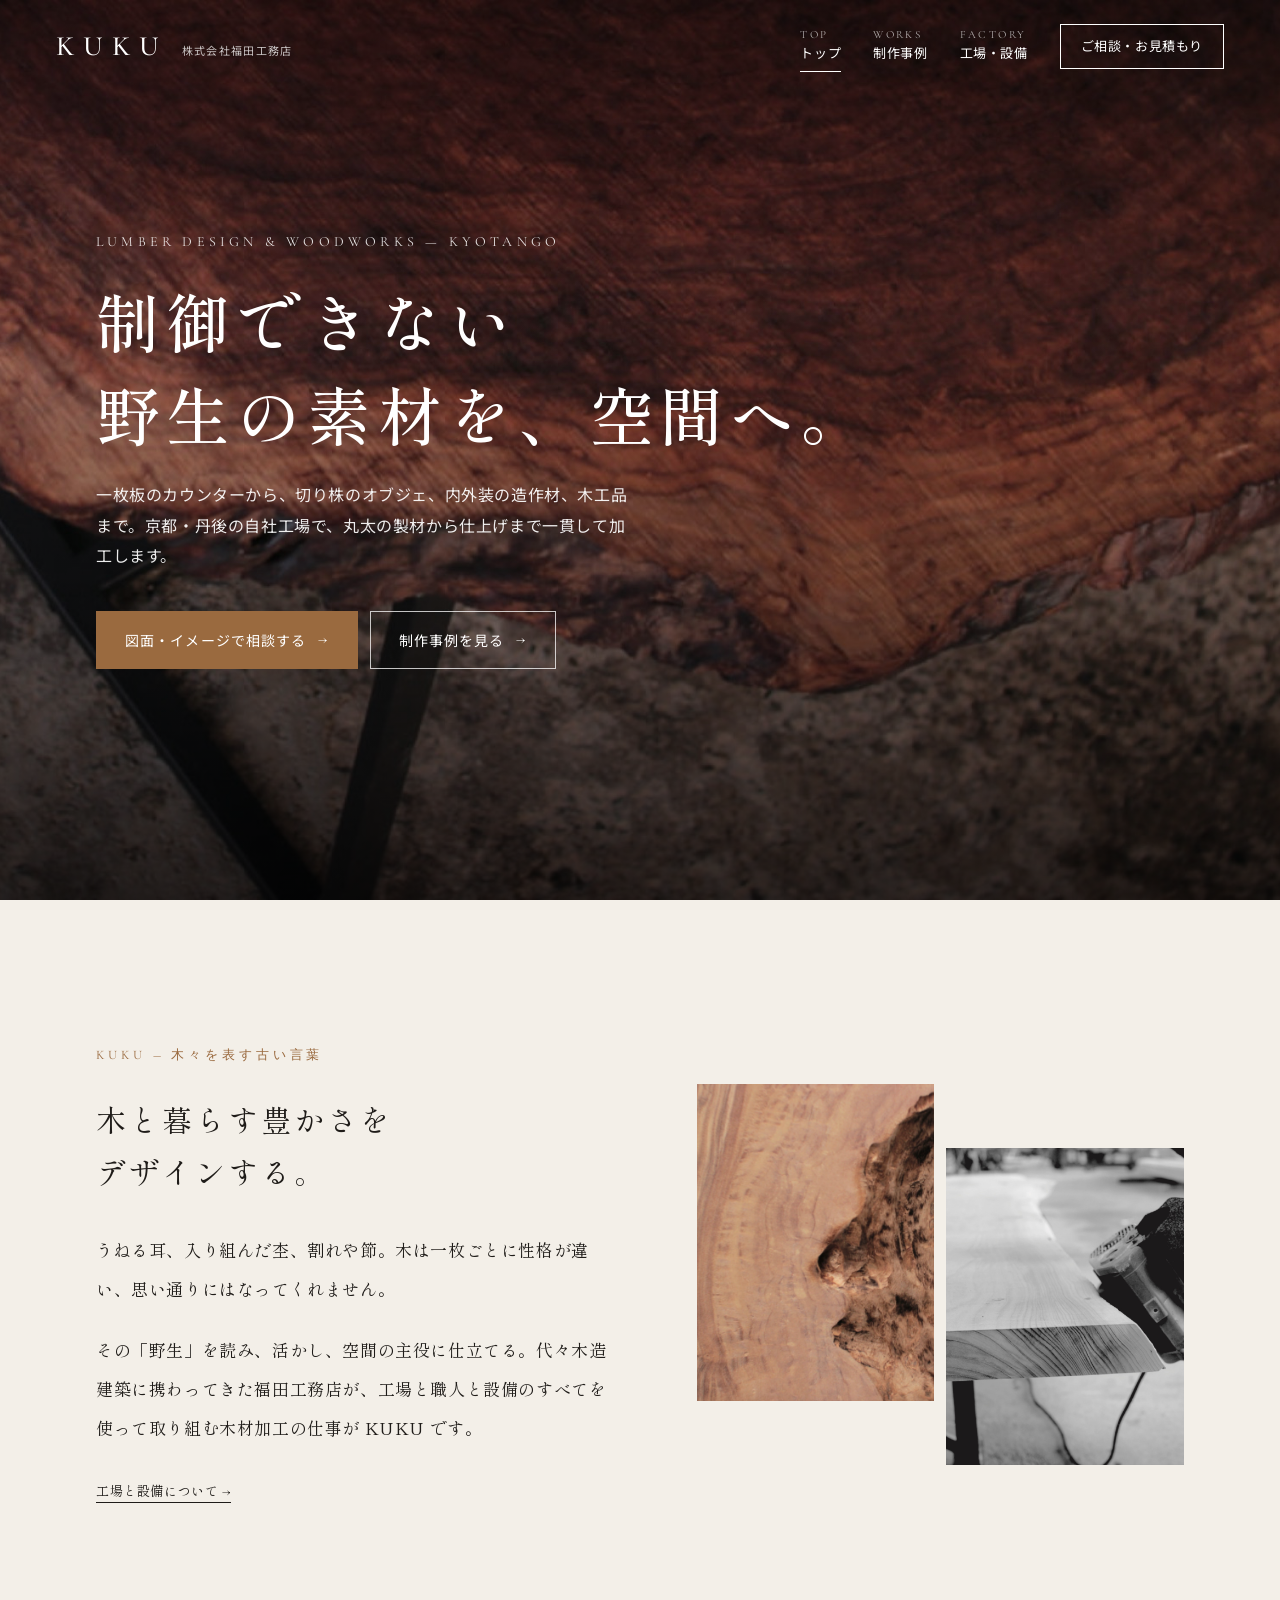
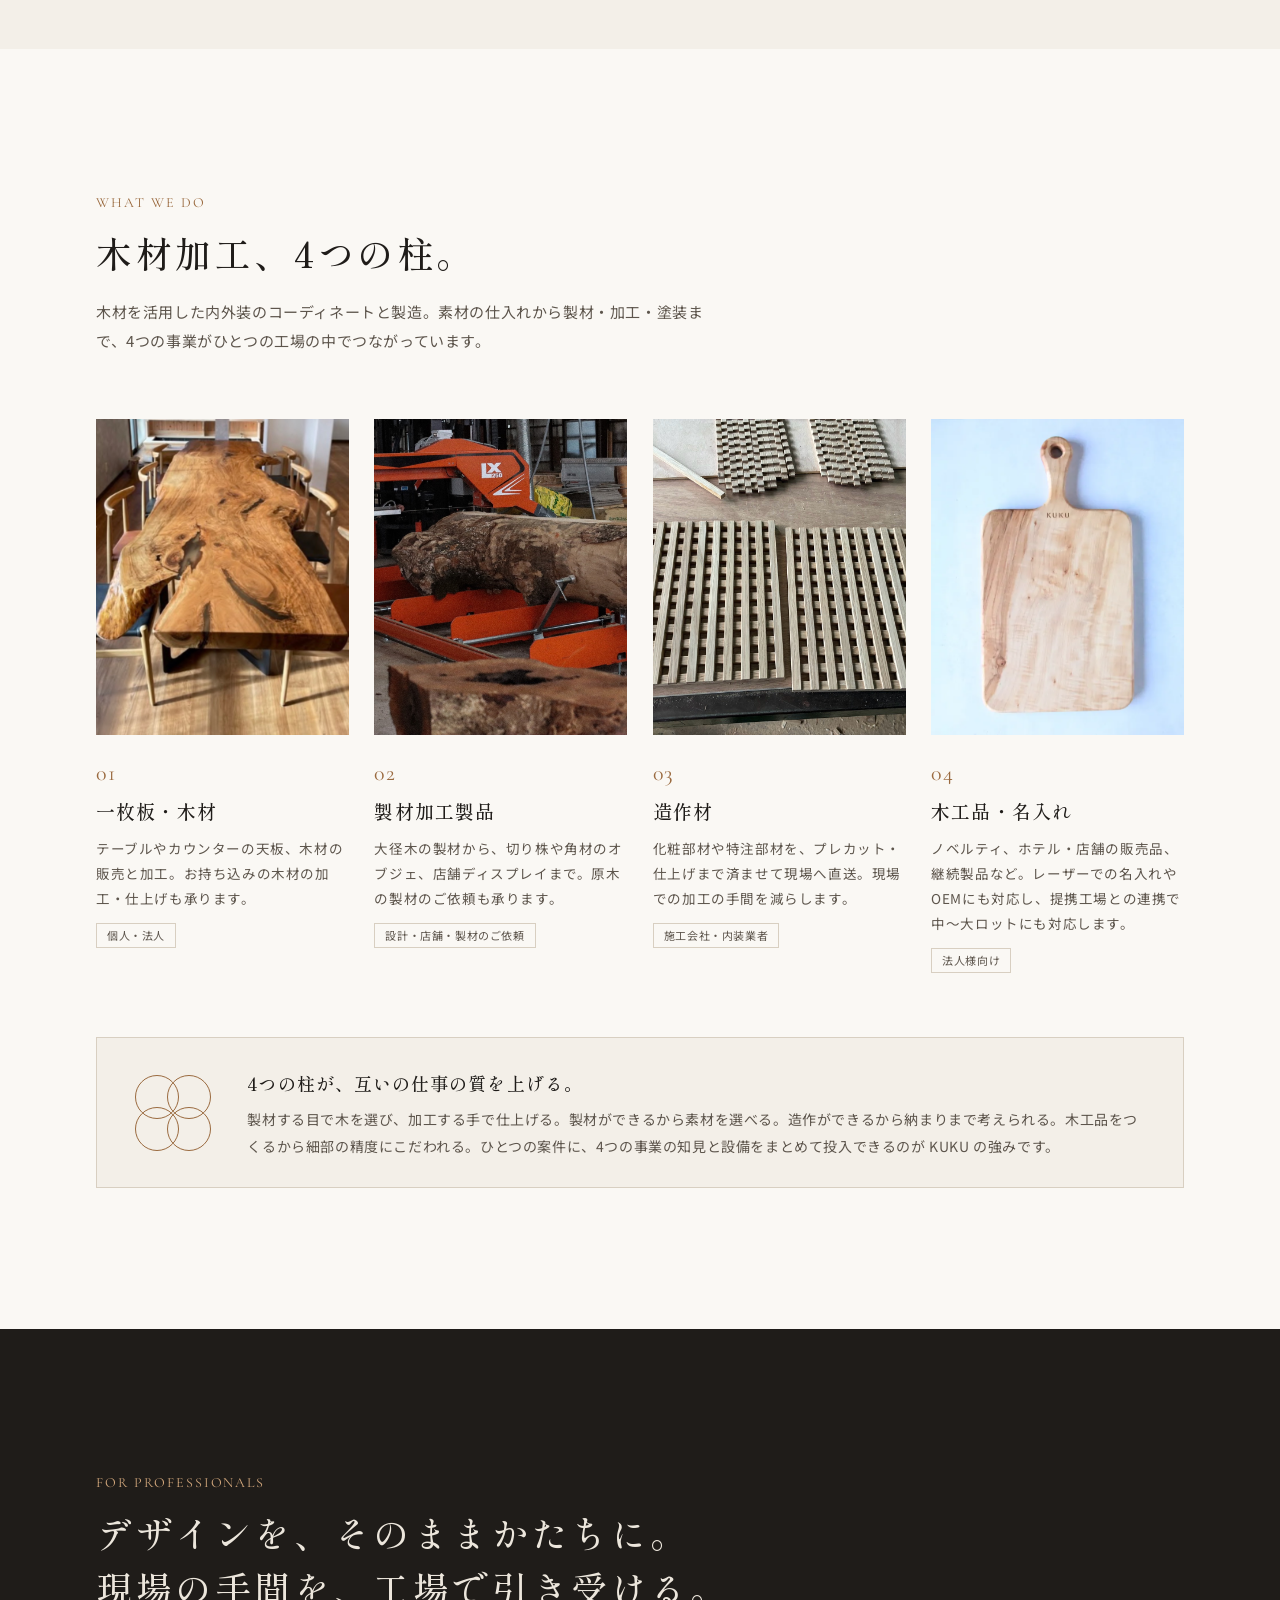
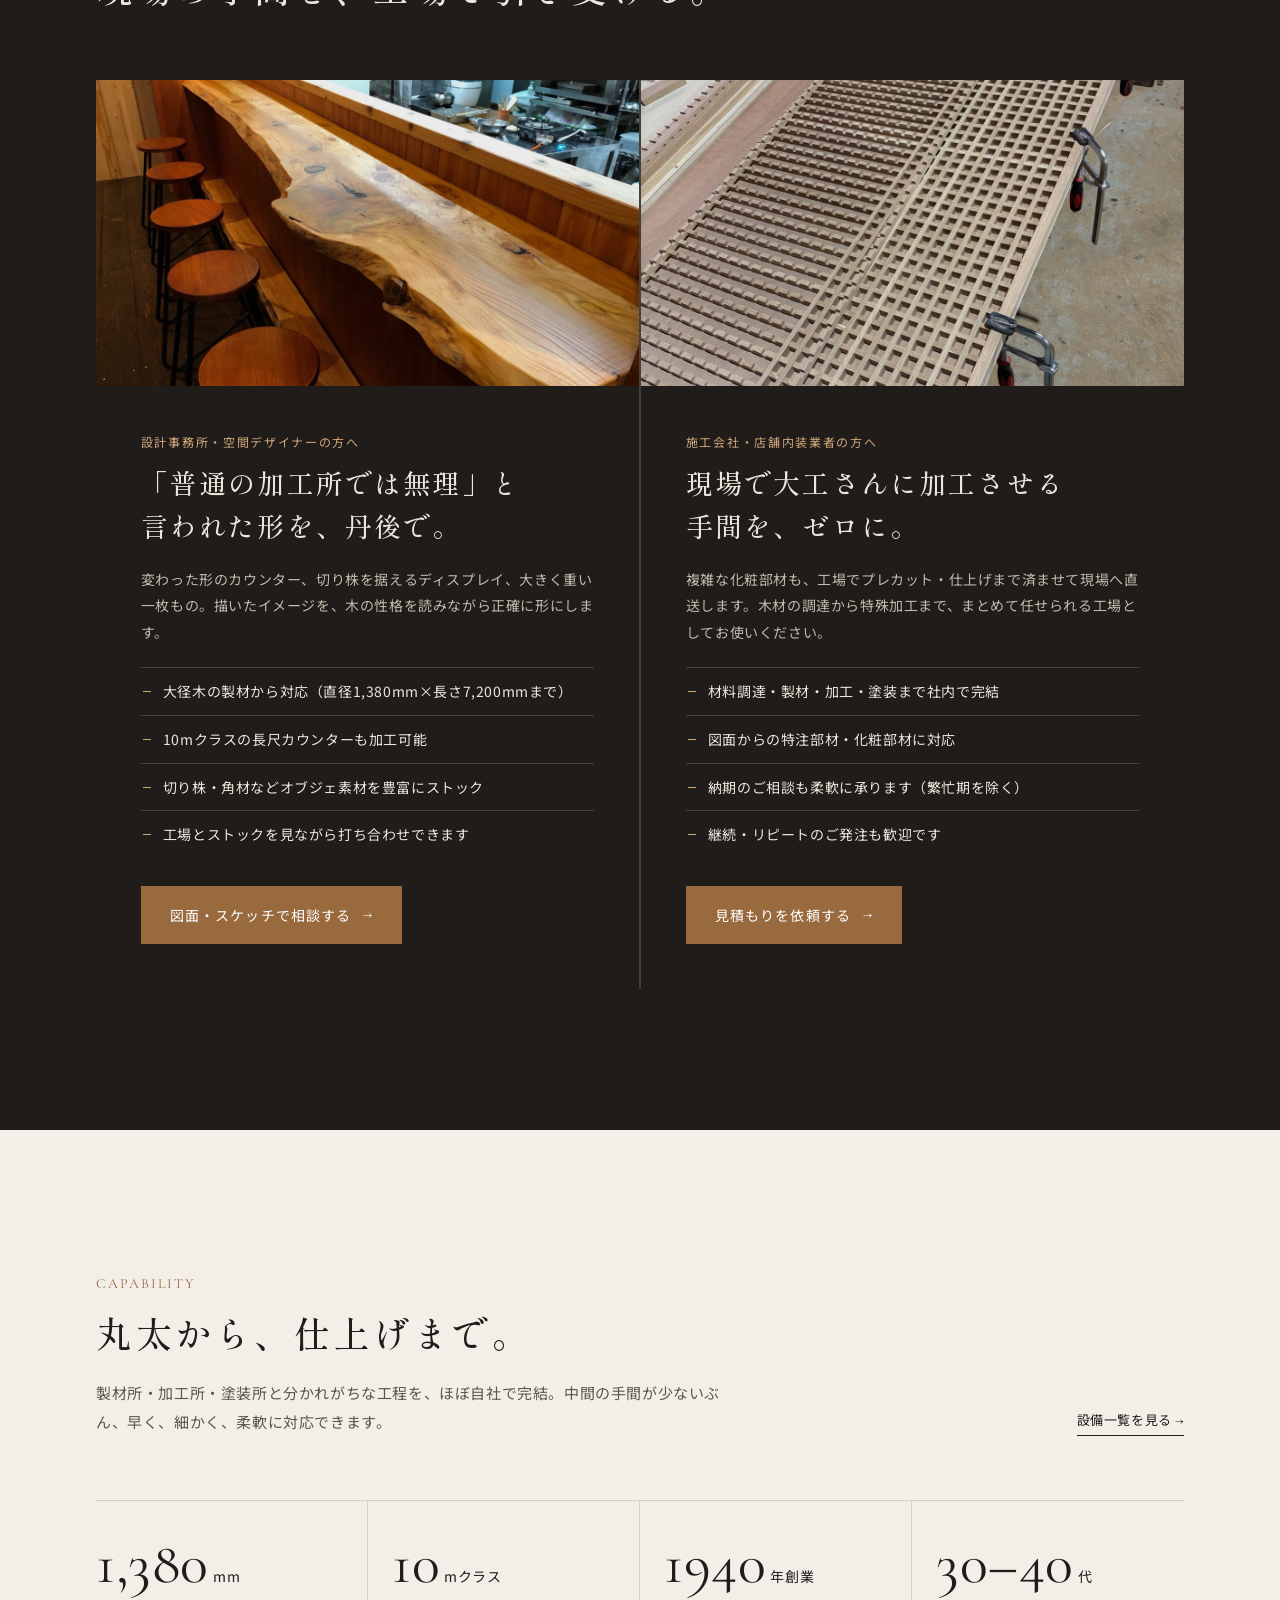
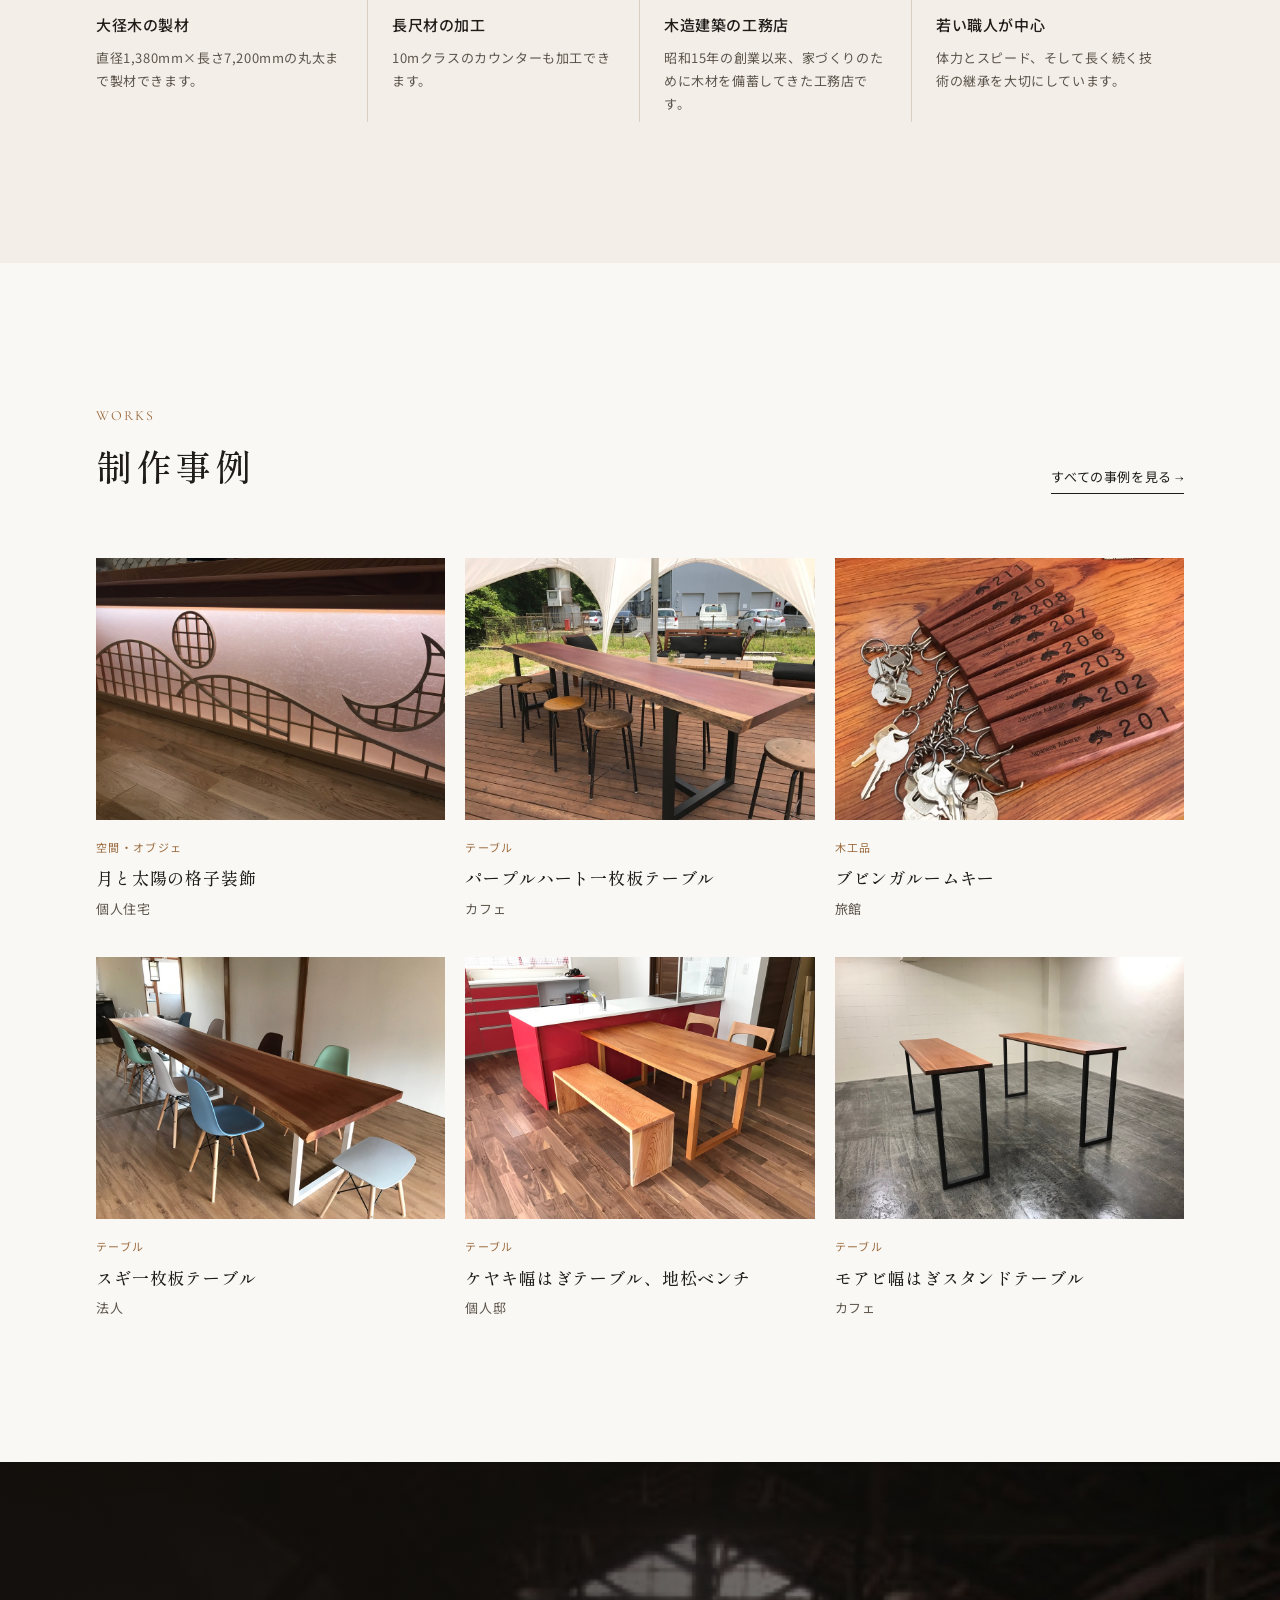
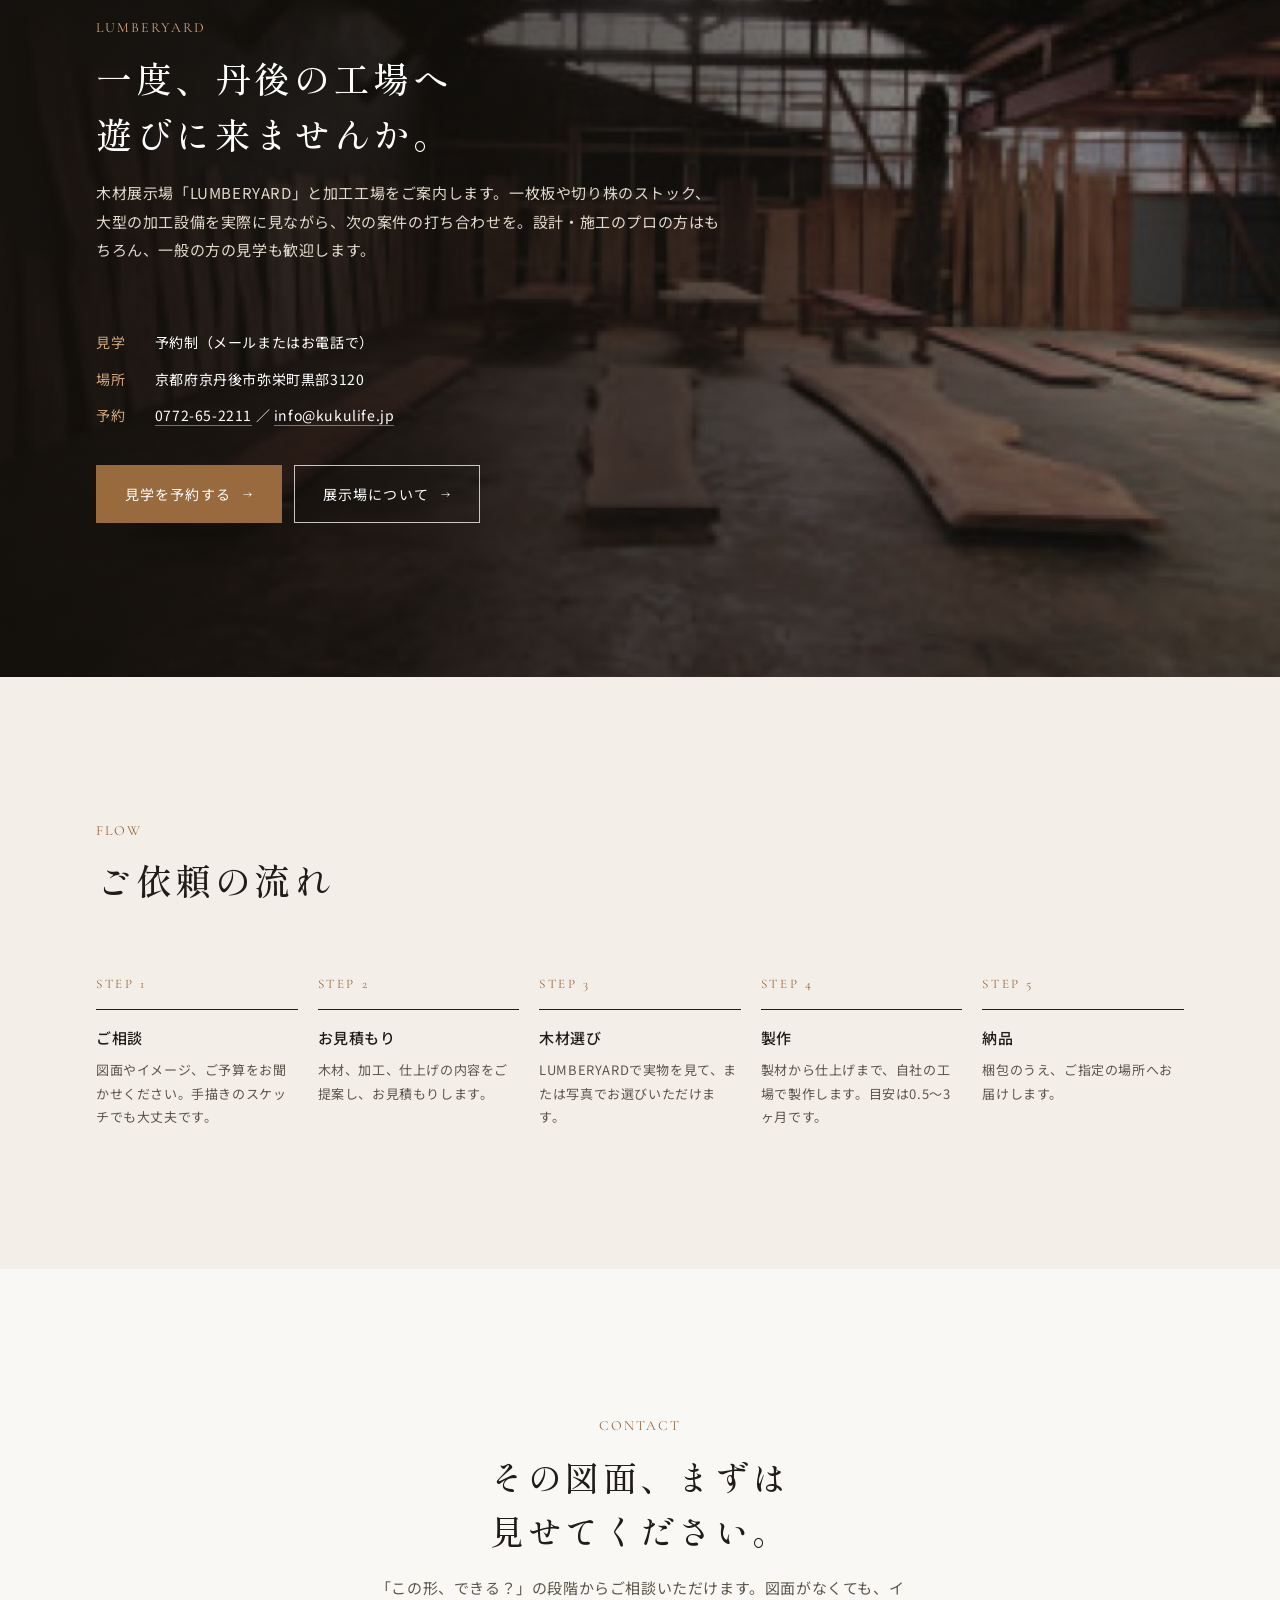
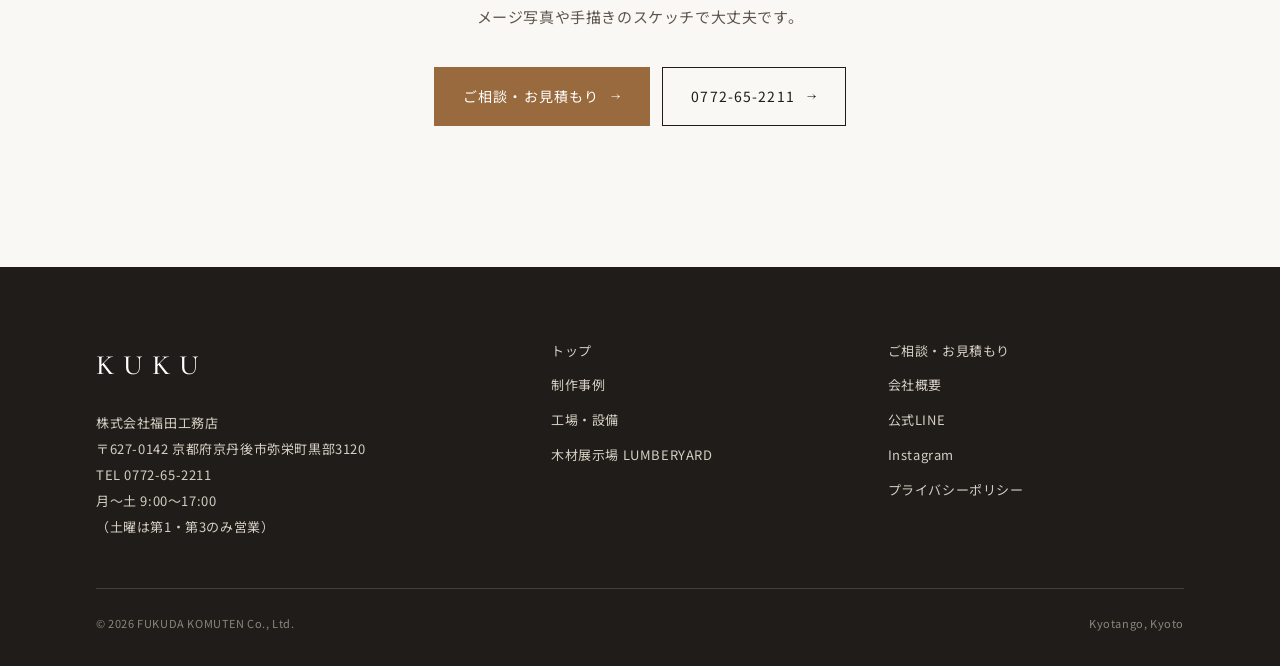
==== commit 64248762: "Works: add moon and sun lattice screen" ====
--- a/index.html
+++ b/index.html
@@ -173,12 +173,12 @@
         <a class="more" href="works.html">すべての事例を見る</a>
       </div>
       <div class="works-grid">
+        <figure class="work reveal"><div class="ph"><img src="img/w-moon-sun-lattice.jpg" alt="月と太陽の格子装飾（個人住宅）" loading="lazy"></div><figcaption><span class="cat">空間・オブジェ</span><h3>月と太陽の格子装飾</h3><p class="place">個人住宅</p></figcaption></figure>
         <figure class="work reveal"><div class="ph"><img src="img/w-purpleheart-table.jpg" alt="パープルハート一枚板テーブル（カフェ）" loading="lazy"></div><figcaption><span class="cat">テーブル</span><h3>パープルハート一枚板テーブル</h3><p class="place">カフェ</p></figcaption></figure>
         <figure class="work reveal"><div class="ph"><img src="img/w-bubinga-roomkey.jpg" alt="ブビンガルームキー（旅館）" loading="lazy"></div><figcaption><span class="cat">木工品</span><h3>ブビンガルームキー</h3><p class="place">旅館</p></figcaption></figure>
         <figure class="work reveal"><div class="ph"><img src="img/w-sugi-table.jpg" alt="スギ一枚板テーブル（法人）" loading="lazy"></div><figcaption><span class="cat">テーブル</span><h3>スギ一枚板テーブル</h3><p class="place">法人</p></figcaption></figure>
         <figure class="work reveal"><div class="ph"><img src="img/w-keyaki-table-bench.jpg" alt="ケヤキ幅はぎテーブル、地松ベンチ（個人邸）" loading="lazy"></div><figcaption><span class="cat">テーブル</span><h3>ケヤキ幅はぎテーブル、地松ベンチ</h3><p class="place">個人邸</p></figcaption></figure>
         <figure class="work reveal"><div class="ph"><img src="img/w-moabi-stand-table.jpg" alt="モアビ幅はぎスタンドテーブル（カフェ）" loading="lazy"></div><figcaption><span class="cat">テーブル</span><h3>モアビ幅はぎスタンドテーブル</h3><p class="place">カフェ</p></figcaption></figure>
-        <figure class="work reveal"><div class="ph"><img src="img/w-bubinga-glass-river.jpg" alt="ブビンガ×ガラスリバーテーブル（法人）" loading="lazy"></div><figcaption><span class="cat">テーブル</span><h3>ブビンガ×ガラスリバーテーブル</h3><p class="place">法人</p></figcaption></figure>
       </div>
     </div>
   </section>
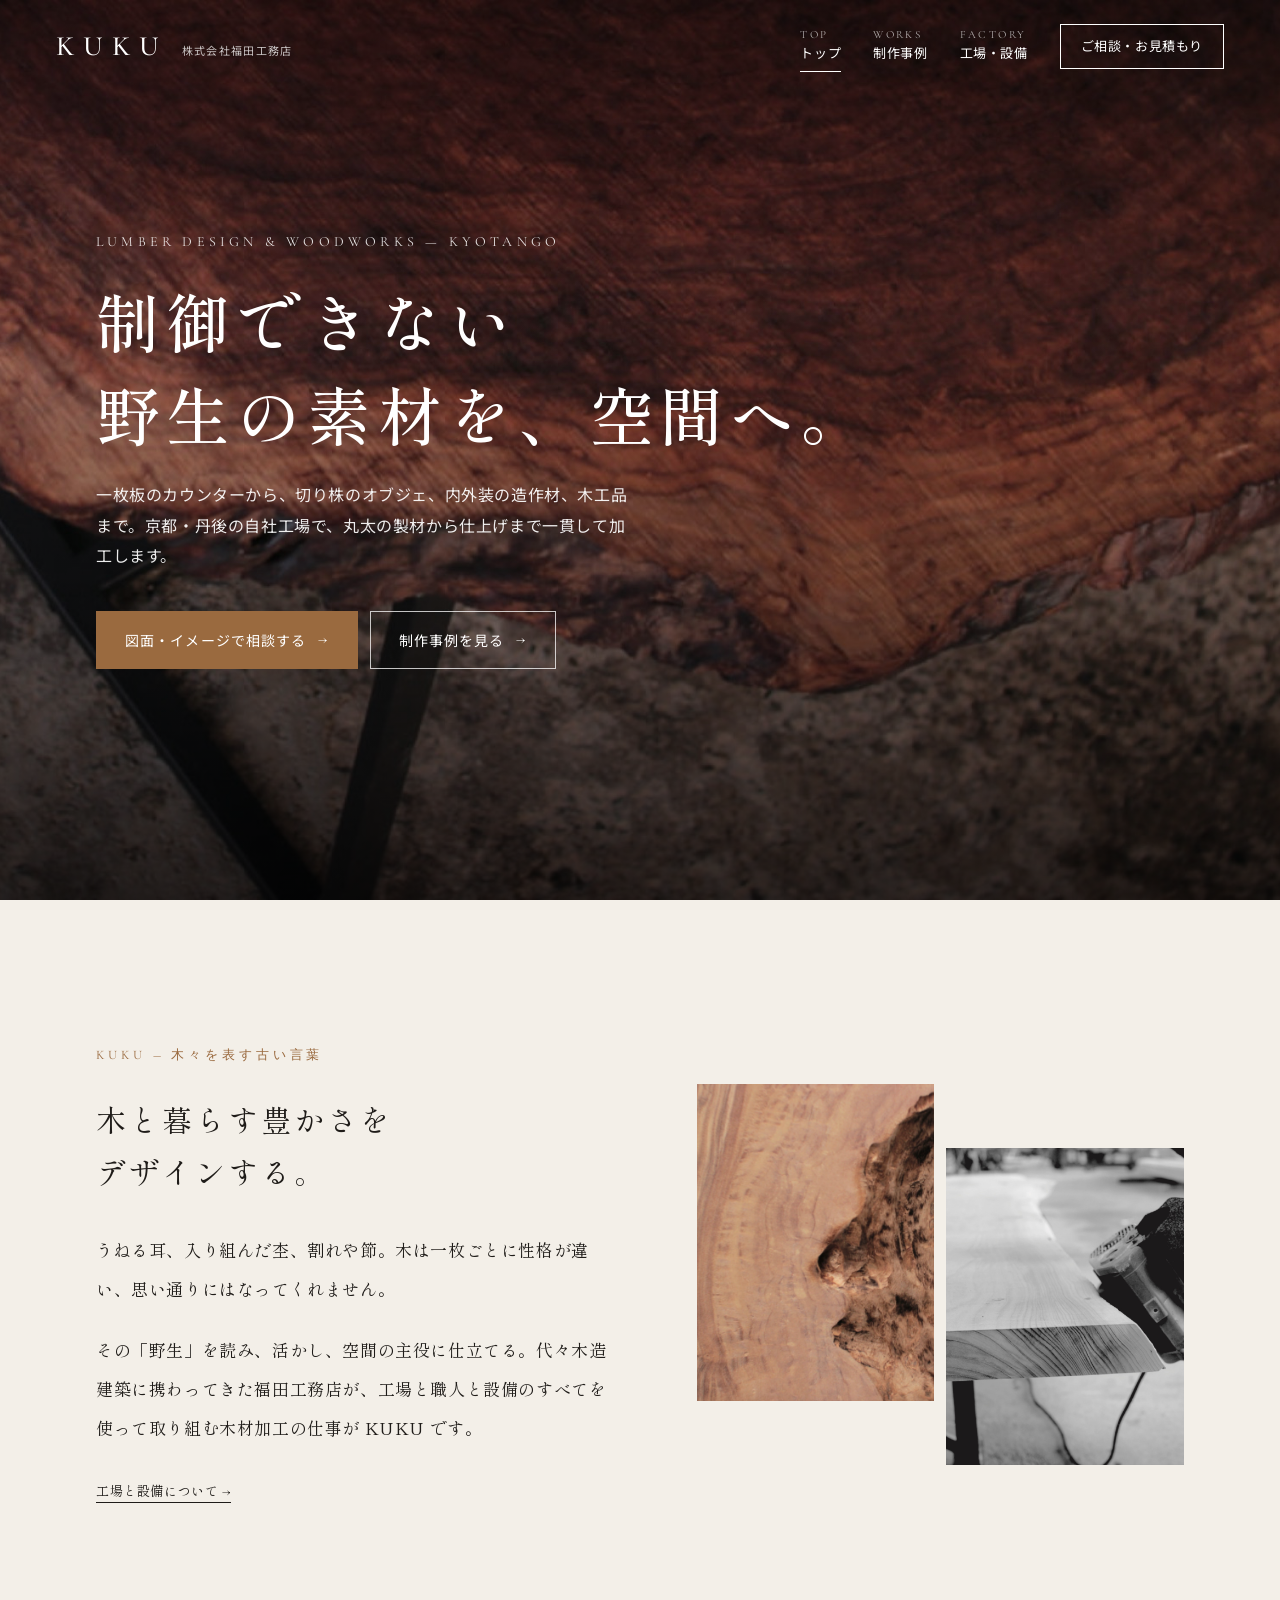
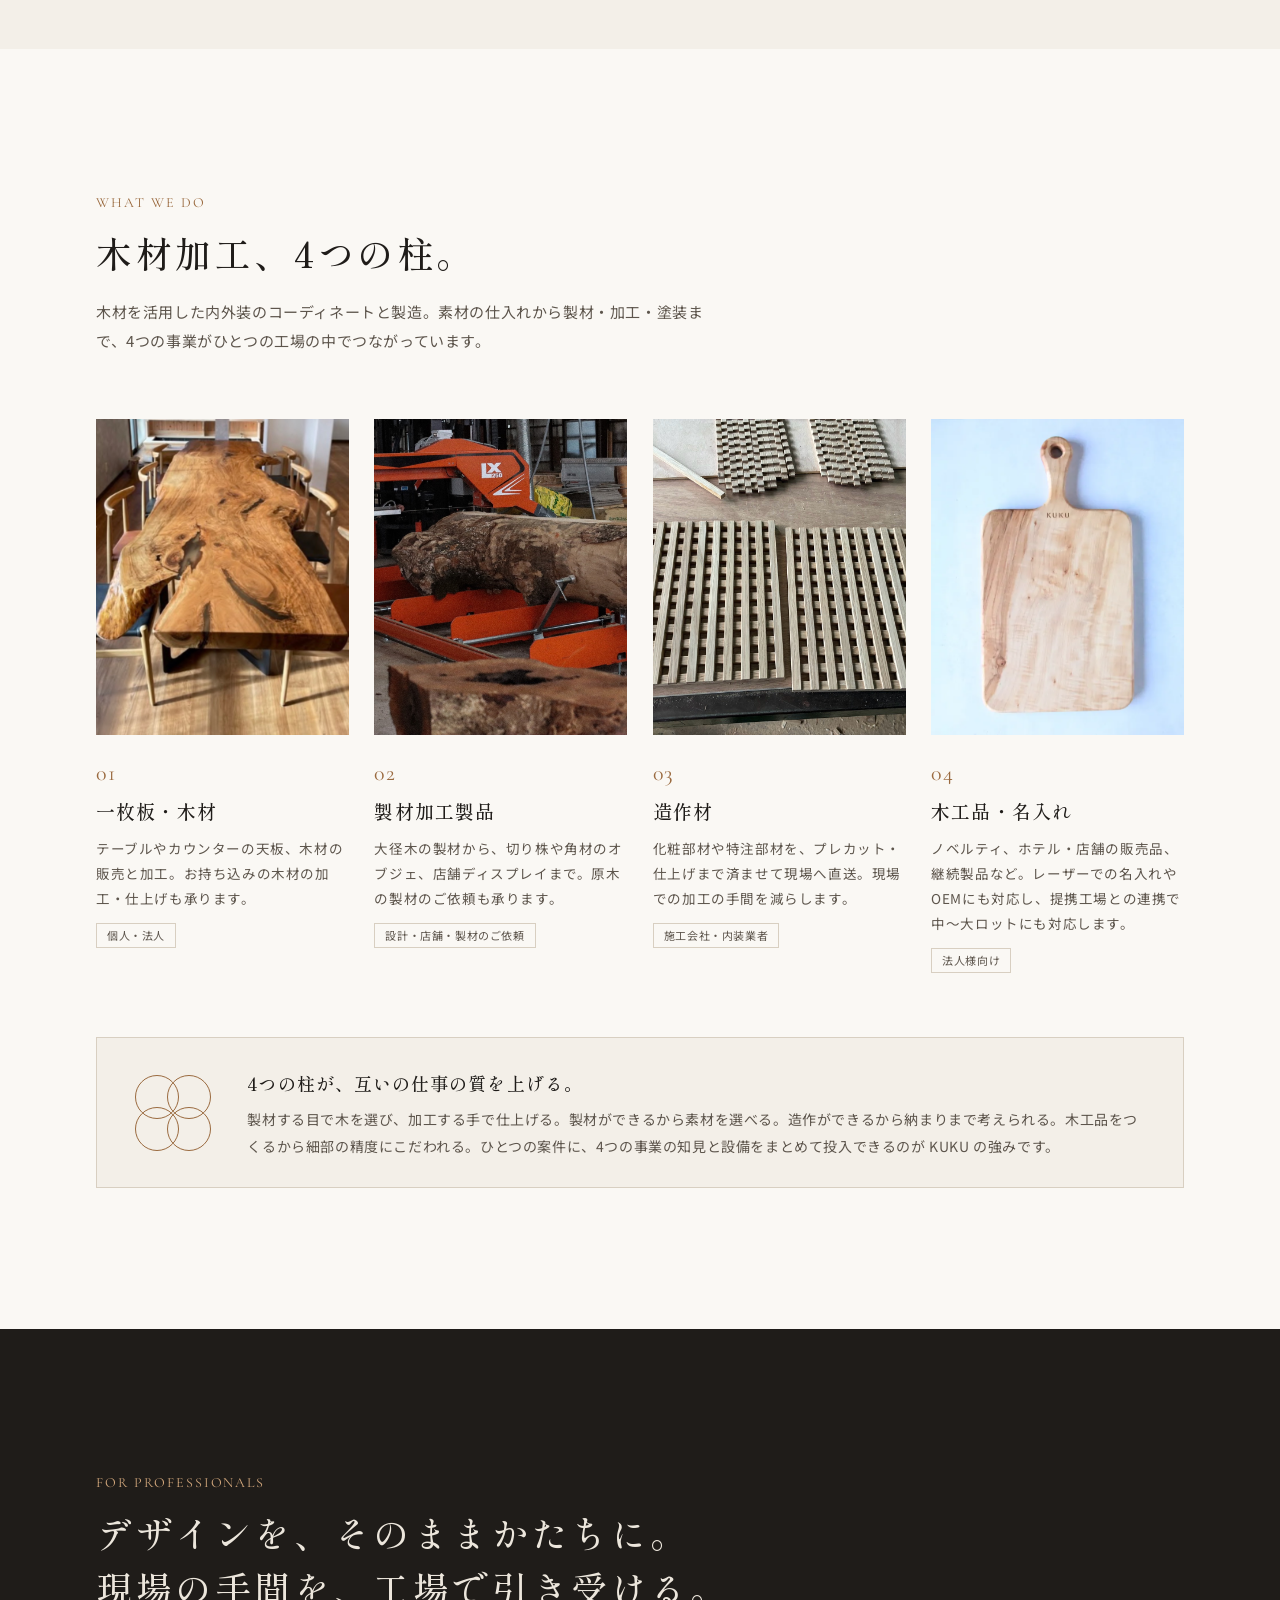
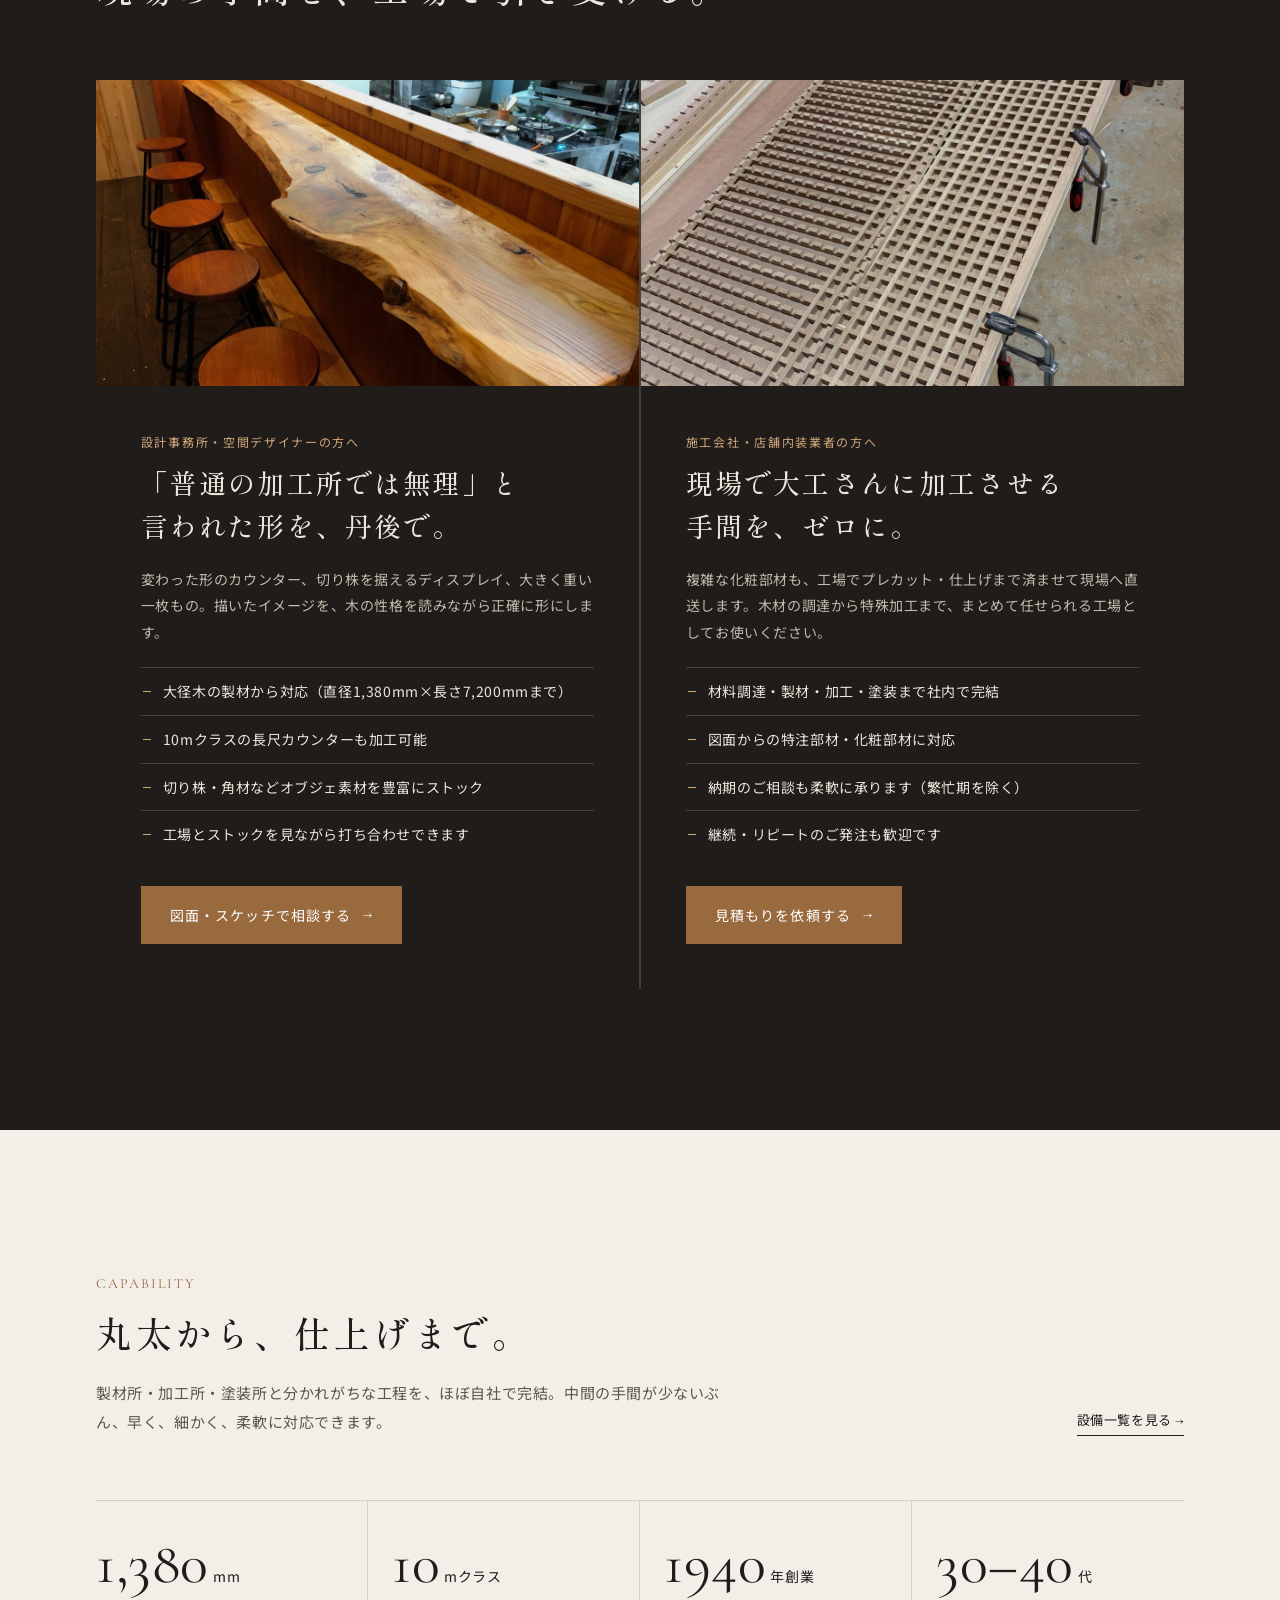
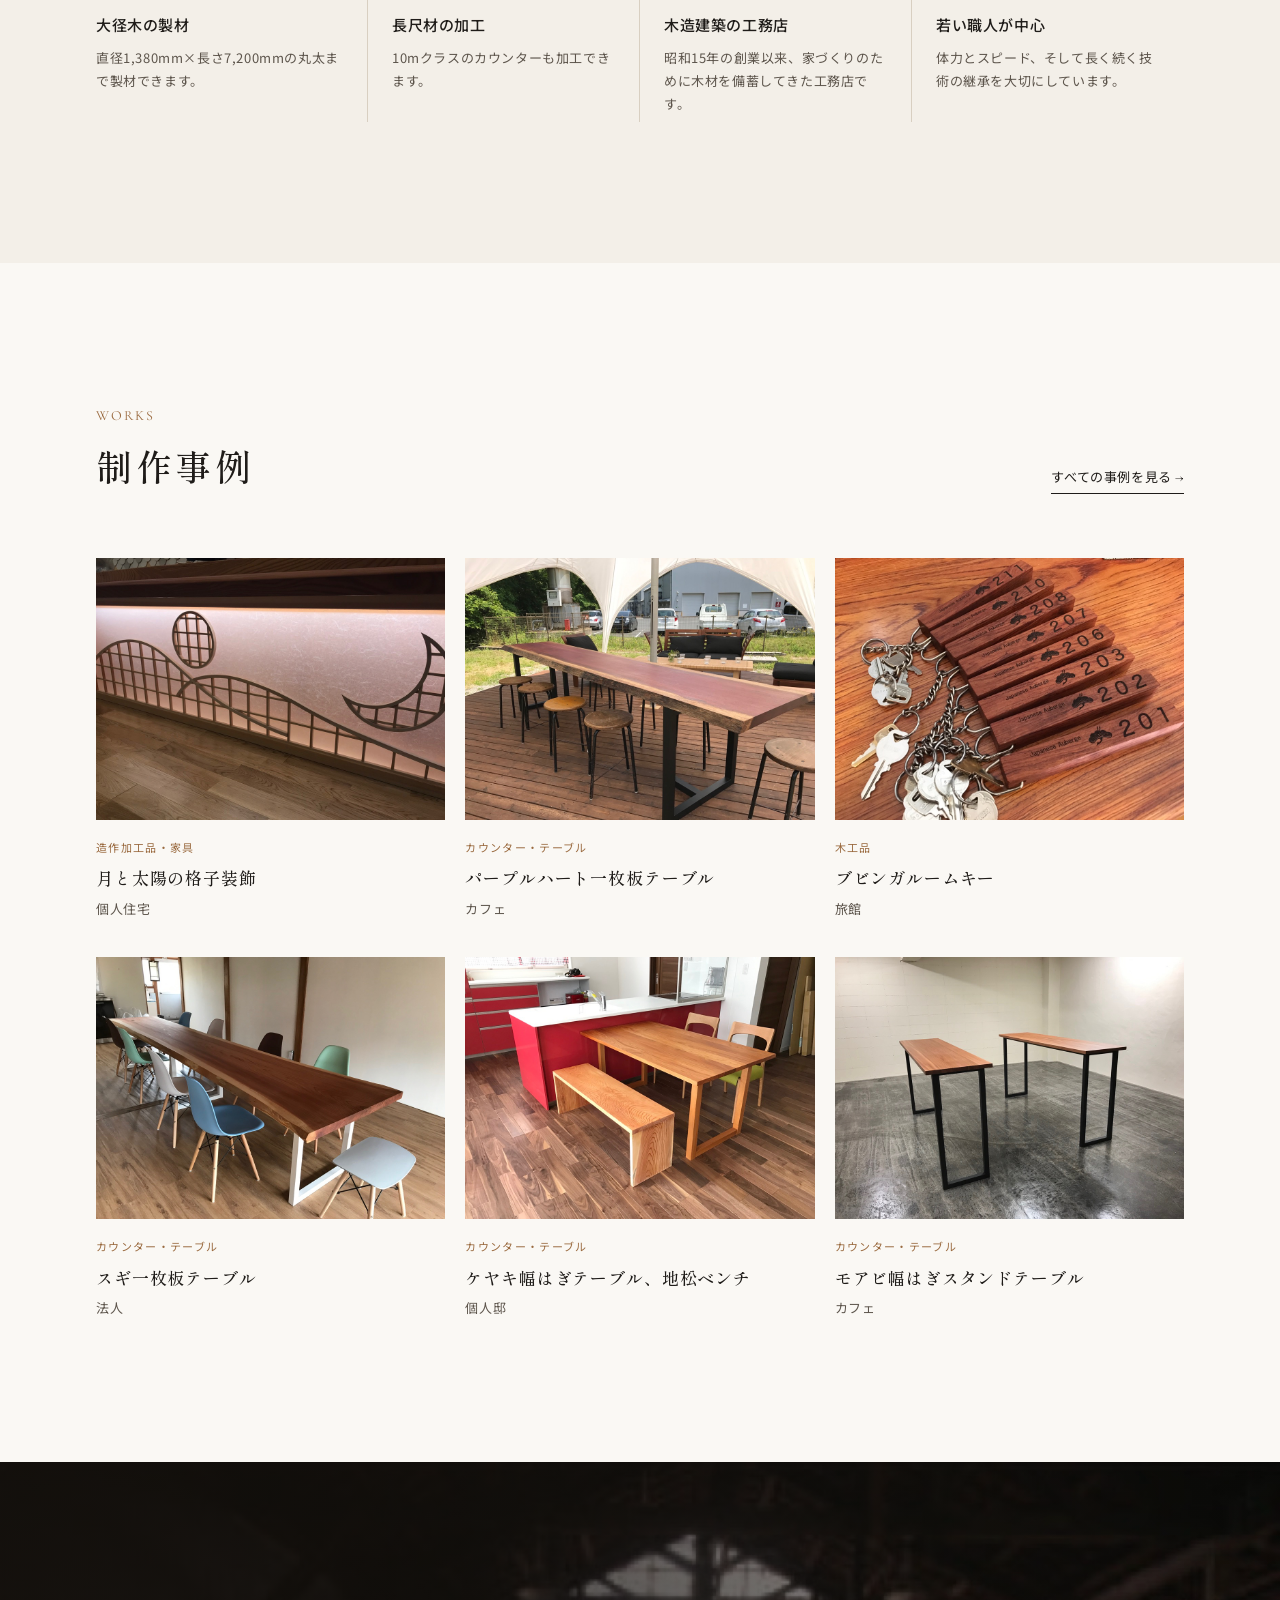
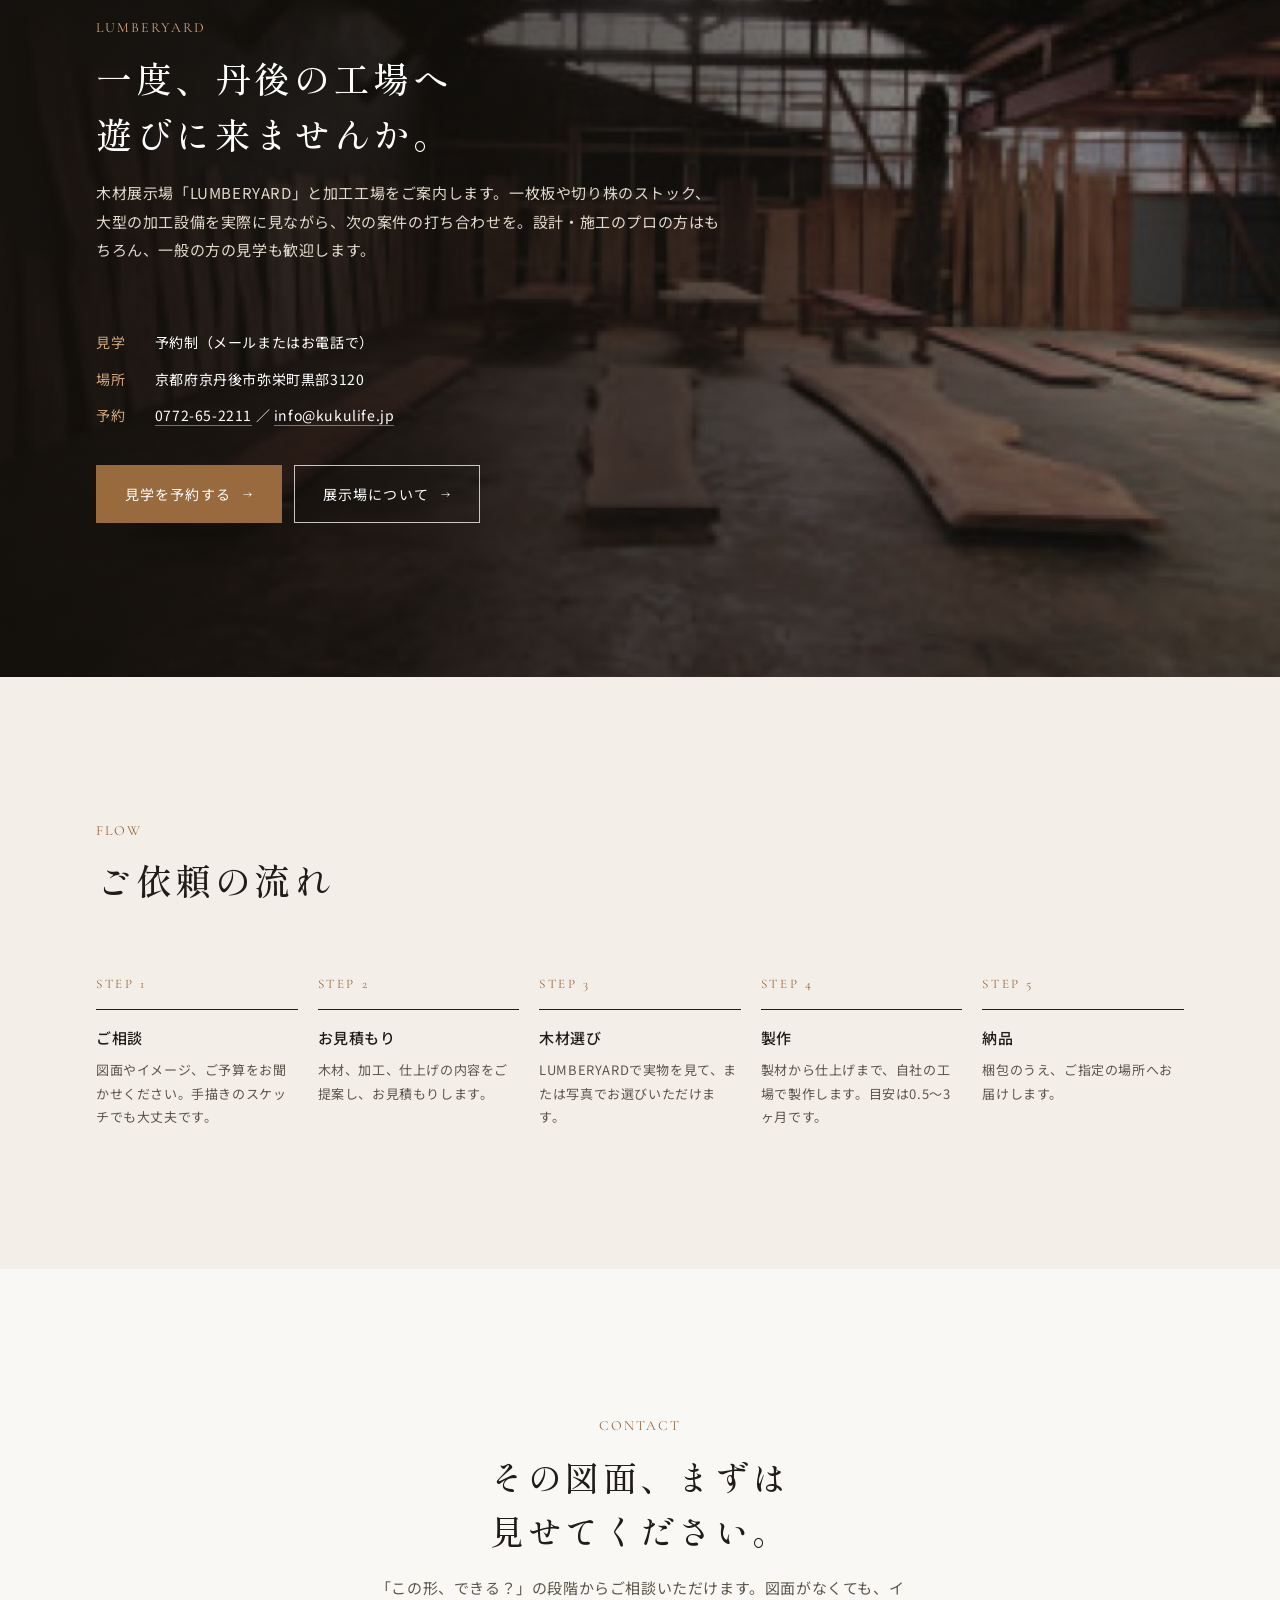
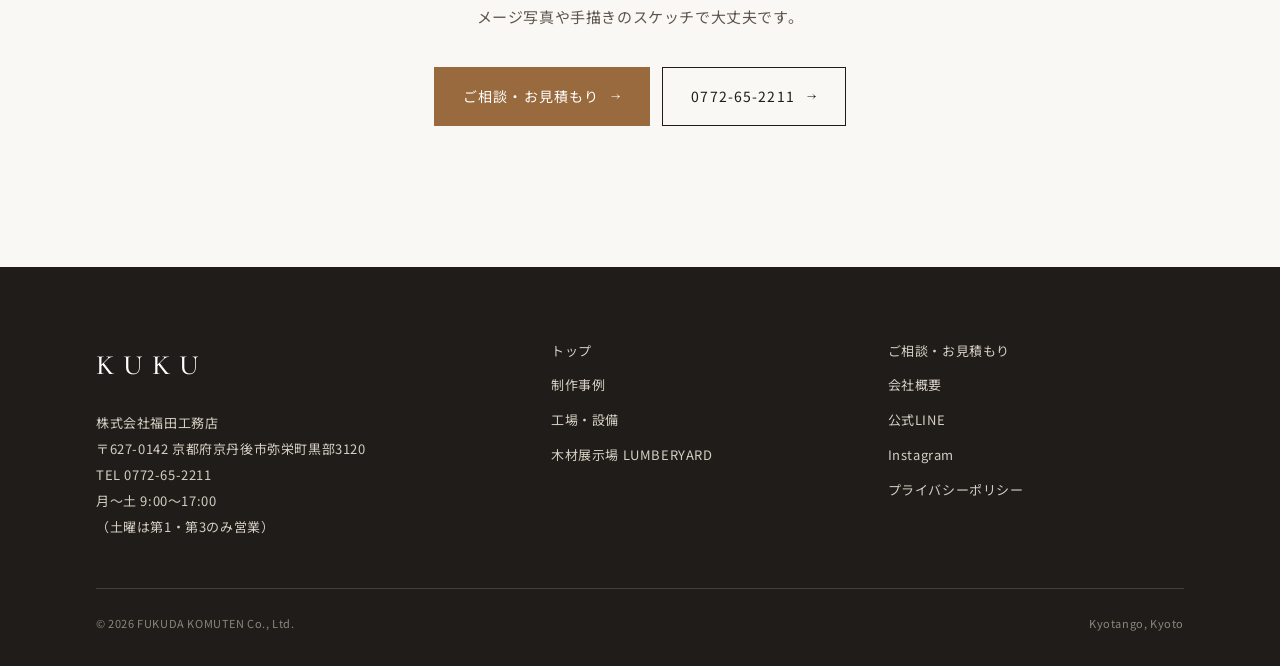
==== commit 4c8604c1: "Works: merge filters into four categories" ====
--- a/index.html
+++ b/index.html
@@ -173,12 +173,12 @@
         <a class="more" href="works.html">すべての事例を見る</a>
       </div>
       <div class="works-grid">
-        <figure class="work reveal"><div class="ph"><img src="img/w-moon-sun-lattice.jpg" alt="月と太陽の格子装飾（個人住宅）" loading="lazy"></div><figcaption><span class="cat">空間・オブジェ</span><h3>月と太陽の格子装飾</h3><p class="place">個人住宅</p></figcaption></figure>
-        <figure class="work reveal"><div class="ph"><img src="img/w-purpleheart-table.jpg" alt="パープルハート一枚板テーブル（カフェ）" loading="lazy"></div><figcaption><span class="cat">テーブル</span><h3>パープルハート一枚板テーブル</h3><p class="place">カフェ</p></figcaption></figure>
+        <figure class="work reveal"><div class="ph"><img src="img/w-moon-sun-lattice.jpg" alt="月と太陽の格子装飾（個人住宅）" loading="lazy"></div><figcaption><span class="cat">造作加工品・家具</span><h3>月と太陽の格子装飾</h3><p class="place">個人住宅</p></figcaption></figure>
+        <figure class="work reveal"><div class="ph"><img src="img/w-purpleheart-table.jpg" alt="パープルハート一枚板テーブル（カフェ）" loading="lazy"></div><figcaption><span class="cat">カウンター・テーブル</span><h3>パープルハート一枚板テーブル</h3><p class="place">カフェ</p></figcaption></figure>
         <figure class="work reveal"><div class="ph"><img src="img/w-bubinga-roomkey.jpg" alt="ブビンガルームキー（旅館）" loading="lazy"></div><figcaption><span class="cat">木工品</span><h3>ブビンガルームキー</h3><p class="place">旅館</p></figcaption></figure>
-        <figure class="work reveal"><div class="ph"><img src="img/w-sugi-table.jpg" alt="スギ一枚板テーブル（法人）" loading="lazy"></div><figcaption><span class="cat">テーブル</span><h3>スギ一枚板テーブル</h3><p class="place">法人</p></figcaption></figure>
-        <figure class="work reveal"><div class="ph"><img src="img/w-keyaki-table-bench.jpg" alt="ケヤキ幅はぎテーブル、地松ベンチ（個人邸）" loading="lazy"></div><figcaption><span class="cat">テーブル</span><h3>ケヤキ幅はぎテーブル、地松ベンチ</h3><p class="place">個人邸</p></figcaption></figure>
-        <figure class="work reveal"><div class="ph"><img src="img/w-moabi-stand-table.jpg" alt="モアビ幅はぎスタンドテーブル（カフェ）" loading="lazy"></div><figcaption><span class="cat">テーブル</span><h3>モアビ幅はぎスタンドテーブル</h3><p class="place">カフェ</p></figcaption></figure>
+        <figure class="work reveal"><div class="ph"><img src="img/w-sugi-table.jpg" alt="スギ一枚板テーブル（法人）" loading="lazy"></div><figcaption><span class="cat">カウンター・テーブル</span><h3>スギ一枚板テーブル</h3><p class="place">法人</p></figcaption></figure>
+        <figure class="work reveal"><div class="ph"><img src="img/w-keyaki-table-bench.jpg" alt="ケヤキ幅はぎテーブル、地松ベンチ（個人邸）" loading="lazy"></div><figcaption><span class="cat">カウンター・テーブル</span><h3>ケヤキ幅はぎテーブル、地松ベンチ</h3><p class="place">個人邸</p></figcaption></figure>
+        <figure class="work reveal"><div class="ph"><img src="img/w-moabi-stand-table.jpg" alt="モアビ幅はぎスタンドテーブル（カフェ）" loading="lazy"></div><figcaption><span class="cat">カウンター・テーブル</span><h3>モアビ幅はぎスタンドテーブル</h3><p class="place">カフェ</p></figcaption></figure>
       </div>
     </div>
   </section>
